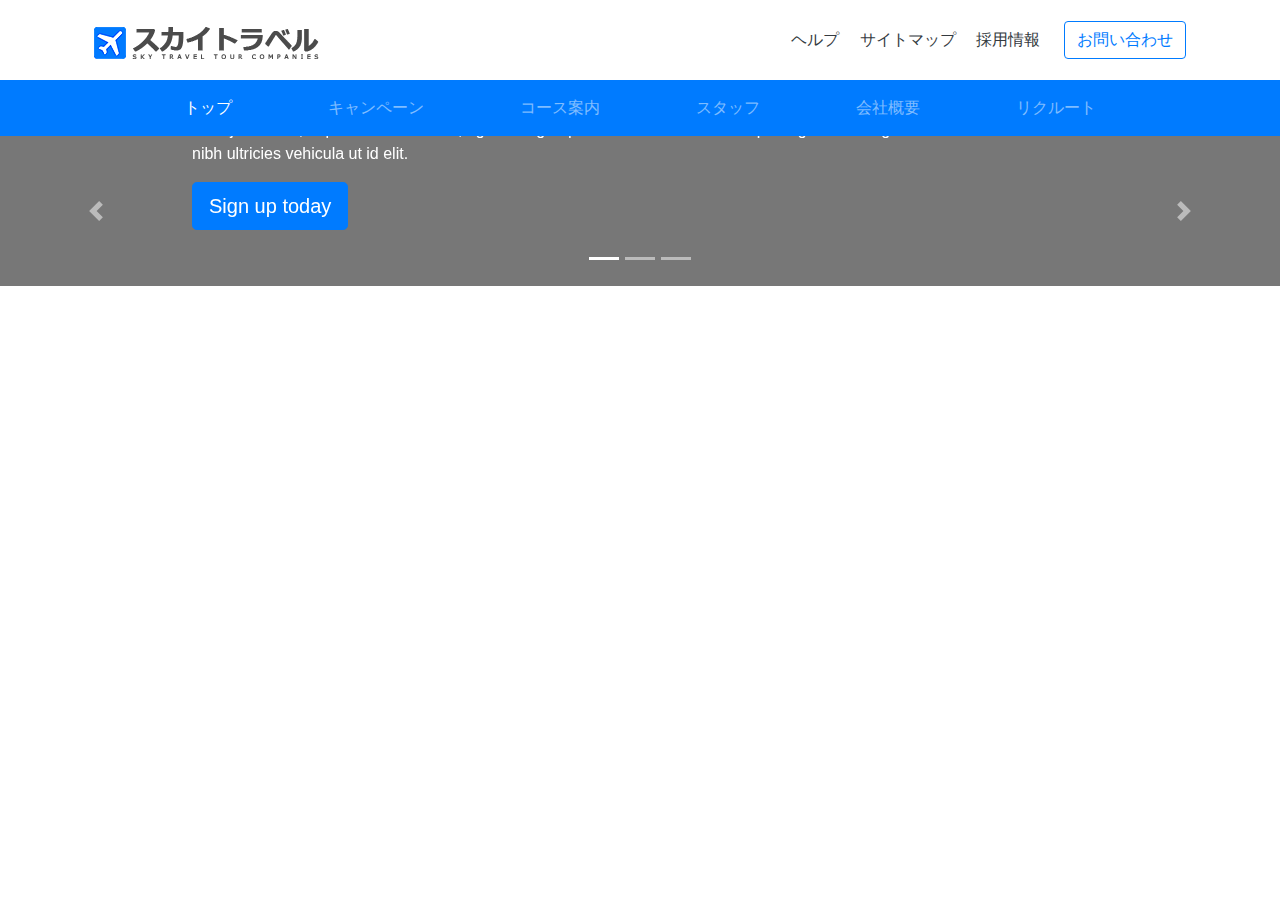
==== html/index.html @ 1e682286 "add nav" ====
<!DOCTYPE html>
<html lang="ja">

<head>
    <meta charset="UTF-8">
    <title>SkyTravel</title>
    <meta name="viewport" content="width=device-width, initial-scale=1.0">
    <link rel="stylesheet" href="css/style.css">
    <link rel="stylesheet" href="https://maxcdn.bootstrapcdn.com/font-awesome/4.6.2/css/font-awesome.min.css" />
    <link rel="icon" type="image/png" href="images/favicon.png">
</head>

<body>
    <header>
        <div class="container d-flex flex-column flex-md-row align-items-center p-3 px-md-4">
            <h1 class="my-0 mr-md-auto font-weight-normal"><a href="#"><img src="images/logo.png" alt="スカ
イトラベル"></a></h1>
            <nav class="my-2 my-md-0 mr-md-3">
                <a class="p-2 text-dark" href="#">ヘルプ</a>
                <a class="p-2 text-dark" href="#">サイトマップ</a>
                <a class="p-2 text-dark" href="#">採用情報</a>
            </nav>
            <a class="btn btn-outline-primary" href="#recruit">お問い合わせ</a>
        </div>
    </header>
    <nav class="navbar navbar-expand-md navbar-dark bg-primary">
        <div class="container">
            <button class="navbar-toggler" type="button" data-toggle="collapse" data-target="#navbarCollapse" aria-controls="navbarCollapse" aria-expanded="false" aria-label="Toggle navigation">
                <span class="navbar-toggler-icon"></span>
            </button>
            <div class="collapse navbar-collapse" id="navbarCollapse">
                <ul class="navbar-nav mx-auto">
                    <li class="nav-item active"><a class="nav-link px-5" href="index.html">トップ</a></li>
                    <li class="nav-item"><a class="nav-link px-5" href="#campain">キャンペーン</a></li>
                    <li class="nav-item"><a class="nav-link px-5" href="#course">コース案内</a></li>
                    <li class="nav-item"><a class="nav-link px-5" href="#staff">スタッフ</a></li>
                    <li class="nav-item"><a class="nav-link px-5" href="#corporate">会社概要</a></li>
                    <li class="nav-item"><a class="nav-link px-5" href="#recruit">リクルート</a></li>
                </ul>
            </div>
        </div>
    </nav>
    <main role="main">
        <div id="myCarousel" class="carousel slide" data-ride="carousel">
            <ol class="carousel-indicators">
                <li data-target="#myCarousel" data-slide-to="0" class="active"></li>
                <li data-target="#myCarousel" data-slide-to="1"></li>
                <li data-target="#myCarousel" data-slide-to="2"></li>
            </ol>
            <div class="carousel-inner">
                <div class="carousel-item active">
                    <svg class="bd-placeholder-img" width="100%" height="100%" xmlns="http://www.w3.org/2000/svg" preserveAspectRatio="xMidYMid slice" focusable="false" role="img">
                        <rect width="100%" height="100%" fill="#777" /></svg>
                    <div class="container">
                        <div class="carousel-caption text-left">
                            <h1>Example headline.</h1>
                            <p>Cras justo odio, dapibus ac facilisis in, egestas eget quam. Donec id elit non mi porta gravida at eget metus. Nullam id dolor id nibh ultricies vehicula ut id elit.</p>
                            <p><a class="btn btn-lg btn-primary" href="#" role="button">Sign up today</a></p>
                        </div>
                    </div>
                </div>
                <div class="carousel-item">
                    <svg class="bd-placeholder-img" width="100%" height="100%" xmlns="http://www.w3.org/2000/svg" preserveAspectRatio="xMidYMid slice" focusable="false" role="img">
                        <rect width="100%" height="100%" fill="#777" /></svg>
                    <div class="container">
                        <div class="carousel-caption">
                            <h1>Another example headline.</h1>
                            <p>Cras justo odio, dapibus ac facilisis in, egestas eget quam. Donec id elit non mi porta gravida at eget metus. Nullam id dolor id nibh ultricies vehicula ut id elit.</p>
                            <p><a class="btn btn-lg btn-primary" href="#" role="button">Learn more</a></p>
                        </div>
                    </div>
                </div>
                <div class="carousel-item">
                    <svg class="bd-placeholder-img" width="100%" height="100%" xmlns="http://www.w3.org/2000/svg" preserveAspectRatio="xMidYMid slice" focusable="false" role="img">
                        <rect width="100%" height="100%" fill="#777" /></svg>
                    <div class="container">
                        <div class="carousel-caption text-right">
                            <h1>One more for good measure.</h1>
                            <p>Cras justo odio, dapibus ac facilisis in, egestas eget quam. Donec id elit non mi porta gravida at eget metus. Nullam id dolor id nibh ultricies vehicula ut id elit.</p>
                            <p><a class="btn btn-lg btn-primary" href="#" role="button">Browse gallery</a></p>
                        </div>
                    </div>
                </div>
            </div>
            <a class="carousel-control-prev" href="#myCarousel" role="button" data-slide="prev">
                <span class="carousel-control-prev-icon" aria-hidden="true"></span>
                <span class="sr-only">Previous</span>
            </a>
            <a class="carousel-control-next" href="#myCarousel" role="button" data-slide="next">
                <span class="carousel-control-next-icon" aria-hidden="true"></span>
                <span class="sr-only">Next</span>
            </a>
        </div>
    </main>
    <script src="https://ajax.googleapis.com/ajax/libs/jquery/3.4.1/jquery.min.js"></script>
    <script src="js/bootstrap.bundle.min.js"></script>
    <script src="js/holder.min.js"></script>
</body>

</html>
---- html/css/style.css ----
@import url("https://fonts.googleapis.com/css?family=Raleway:400,700&display=swap");/*!
 * Bootstrap v4.3.1 (https://getbootstrap.com/)
 * Copyright 2011-2019 The Bootstrap Authors
 * Copyright 2011-2019 Twitter, Inc.
 * Licensed under MIT (https://github.com/twbs/bootstrap/blob/master/LICENSE)
 */:root{--blue: #007bff;--indigo: #6610f2;--purple: #6f42c1;--pink: #e83e8c;--red: #dc3545;--orange: #fd7e14;--yellow: #ffc107;--green: #28a745;--teal: #20c997;--cyan: #17a2b8;--white: #fff;--gray: #6c757d;--gray-dark: #343a40;--primary: #007bff;--secondary: #6c757d;--success: #28a745;--info: #17a2b8;--warning: #ffc107;--danger: #dc3545;--light: #f8f9fa;--dark: #343a40;--breakpoint-xs: 0;--breakpoint-sm: 576px;--breakpoint-md: 768px;--breakpoint-lg: 992px;--breakpoint-xl: 1200px;--font-family-sans-serif: -apple-system, BlinkMacSystemFont, "Segoe UI", Roboto, "Helvetica Neue", Arial, "Noto Sans", sans-serif, "Apple Color Emoji", "Segoe UI Emoji", "Segoe UI Symbol", "Noto Color Emoji";--font-family-monospace: SFMono-Regular, Menlo, Monaco, Consolas, "Liberation Mono", "Courier New", monospace}*,*::before,*::after{box-sizing:border-box}html{font-family:sans-serif;line-height:1.15;-webkit-text-size-adjust:100%;-webkit-tap-highlight-color:rgba(0,0,0,0)}article,aside,figcaption,figure,footer,header,hgroup,main,nav,section{display:block}body{margin:0;font-family:-apple-system,BlinkMacSystemFont,"Segoe UI",Roboto,"Helvetica Neue",Arial,"Noto Sans",sans-serif,"Apple Color Emoji","Segoe UI Emoji","Segoe UI Symbol","Noto Color Emoji";font-size:1rem;font-weight:400;line-height:1.5;color:#212529;text-align:left;background-color:#fff}[tabindex="-1"]:focus{outline:0 !important}hr{box-sizing:content-box;height:0;overflow:visible}h1,h2,h3,h4,h5,h6{margin-top:0;margin-bottom:.5rem}p{margin-top:0;margin-bottom:1rem}abbr[title],abbr[data-original-title]{text-decoration:underline;text-decoration:underline dotted;cursor:help;border-bottom:0;text-decoration-skip-ink:none}address{margin-bottom:1rem;font-style:normal;line-height:inherit}ol,ul,dl{margin-top:0;margin-bottom:1rem}ol ol,ul ul,ol ul,ul ol{margin-bottom:0}dt{font-weight:700}dd{margin-bottom:.5rem;margin-left:0}blockquote{margin:0 0 1rem}b,strong{font-weight:bolder}small{font-size:80%}sub,sup{position:relative;font-size:75%;line-height:0;vertical-align:baseline}sub{bottom:-.25em}sup{top:-.5em}a{color:#007bff;text-decoration:none;background-color:transparent}a:hover{color:#0056b3;text-decoration:underline}a:not([href]):not([tabindex]){color:inherit;text-decoration:none}a:not([href]):not([tabindex]):hover,a:not([href]):not([tabindex]):focus{color:inherit;text-decoration:none}a:not([href]):not([tabindex]):focus{outline:0}pre,code,kbd,samp{font-family:SFMono-Regular,Menlo,Monaco,Consolas,"Liberation Mono","Courier New",monospace;font-size:1em}pre{margin-top:0;margin-bottom:1rem;overflow:auto}figure{margin:0 0 1rem}img{vertical-align:middle;border-style:none}svg{overflow:hidden;vertical-align:middle}table{border-collapse:collapse}caption{padding-top:.75rem;padding-bottom:.75rem;color:#6c757d;text-align:left;caption-side:bottom}th{text-align:inherit}label{display:inline-block;margin-bottom:.5rem}button{border-radius:0}button:focus{outline:1px dotted;outline:5px auto -webkit-focus-ring-color}input,button,select,optgroup,textarea{margin:0;font-family:inherit;font-size:inherit;line-height:inherit}button,input{overflow:visible}button,select{text-transform:none}select{word-wrap:normal}button,[type="button"],[type="reset"],[type="submit"]{-webkit-appearance:button}button:not(:disabled),[type="button"]:not(:disabled),[type="reset"]:not(:disabled),[type="submit"]:not(:disabled){cursor:pointer}button::-moz-focus-inner,[type="button"]::-moz-focus-inner,[type="reset"]::-moz-focus-inner,[type="submit"]::-moz-focus-inner{padding:0;border-style:none}input[type="radio"],input[type="checkbox"]{box-sizing:border-box;padding:0}input[type="date"],input[type="time"],input[type="datetime-local"],input[type="month"]{-webkit-appearance:listbox}textarea{overflow:auto;resize:vertical}fieldset{min-width:0;padding:0;margin:0;border:0}legend{display:block;width:100%;max-width:100%;padding:0;margin-bottom:.5rem;font-size:1.5rem;line-height:inherit;color:inherit;white-space:normal}progress{vertical-align:baseline}[type="number"]::-webkit-inner-spin-button,[type="number"]::-webkit-outer-spin-button{height:auto}[type="search"]{outline-offset:-2px;-webkit-appearance:none}[type="search"]::-webkit-search-decoration{-webkit-appearance:none}::-webkit-file-upload-button{font:inherit;-webkit-appearance:button}output{display:inline-block}summary{display:list-item;cursor:pointer}template{display:none}[hidden]{display:none !important}h1,h2,h3,h4,h5,h6,.h1,.h2,.h3,.h4,.h5,.h6{margin-bottom:.5rem;font-weight:500;line-height:1.2}h1,.h1{font-size:2.5rem}h2,.h2{font-size:2rem}h3,.h3{font-size:1.75rem}h4,.h4{font-size:1.5rem}h5,.h5{font-size:1.25rem}h6,.h6{font-size:1rem}.lead{font-size:1.25rem;font-weight:300}.display-1{font-size:6rem;font-weight:300;line-height:1.2}.display-2{font-size:5.5rem;font-weight:300;line-height:1.2}.display-3{font-size:4.5rem;font-weight:300;line-height:1.2}.display-4{font-size:3.5rem;font-weight:300;line-height:1.2}hr{margin-top:1rem;margin-bottom:1rem;border:0;border-top:1px solid rgba(0,0,0,0.1)}small,.small{font-size:80%;font-weight:400}mark,.mark{padding:.2em;background-color:#fcf8e3}.list-unstyled{padding-left:0;list-style:none}.list-inline{padding-left:0;list-style:none}.list-inline-item{display:inline-block}.list-inline-item:not(:last-child){margin-right:.5rem}.initialism{font-size:90%;text-transform:uppercase}.blockquote{margin-bottom:1rem;font-size:1.25rem}.blockquote-footer{display:block;font-size:80%;color:#6c757d}.blockquote-footer::before{content:"\2014\00A0"}.img-fluid{max-width:100%;height:auto}.img-thumbnail{padding:.25rem;background-color:#fff;border:1px solid #dee2e6;border-radius:.25rem;max-width:100%;height:auto}.figure{display:inline-block}.figure-img{margin-bottom:.5rem;line-height:1}.figure-caption{font-size:90%;color:#6c757d}code{font-size:87.5%;color:#e83e8c;word-break:break-word}a>code{color:inherit}kbd{padding:.2rem .4rem;font-size:87.5%;color:#fff;background-color:#212529;border-radius:.2rem}kbd kbd{padding:0;font-size:100%;font-weight:700}pre{display:block;font-size:87.5%;color:#212529}pre code{font-size:inherit;color:inherit;word-break:normal}.pre-scrollable{max-height:340px;overflow-y:scroll}.container{width:100%;padding-right:15px;padding-left:15px;margin-right:auto;margin-left:auto}@media (min-width: 576px){.container{max-width:540px}}@media (min-width: 768px){.container{max-width:720px}}@media (min-width: 992px){.container{max-width:960px}}@media (min-width: 1200px){.container{max-width:1140px}}.container-fluid{width:100%;padding-right:15px;padding-left:15px;margin-right:auto;margin-left:auto}.row{display:flex;flex-wrap:wrap;margin-right:-15px;margin-left:-15px}.no-gutters{margin-right:0;margin-left:0}.no-gutters>.col,.no-gutters>[class*="col-"]{padding-right:0;padding-left:0}.col-1,.col-2,.col-3,.col-4,.col-5,.col-6,.col-7,.col-8,.col-9,.col-10,.col-11,.col-12,.col,.col-auto,.col-sm-1,.col-sm-2,.col-sm-3,.col-sm-4,.col-sm-5,.col-sm-6,.col-sm-7,.col-sm-8,.col-sm-9,.col-sm-10,.col-sm-11,.col-sm-12,.col-sm,.col-sm-auto,.col-md-1,.col-md-2,.col-md-3,.col-md-4,.col-md-5,.col-md-6,.col-md-7,.col-md-8,.col-md-9,.col-md-10,.col-md-11,.col-md-12,.col-md,.col-md-auto,.col-lg-1,.col-lg-2,.col-lg-3,.col-lg-4,.col-lg-5,.col-lg-6,.col-lg-7,.col-lg-8,.col-lg-9,.col-lg-10,.col-lg-11,.col-lg-12,.col-lg,.col-lg-auto,.col-xl-1,.col-xl-2,.col-xl-3,.col-xl-4,.col-xl-5,.col-xl-6,.col-xl-7,.col-xl-8,.col-xl-9,.col-xl-10,.col-xl-11,.col-xl-12,.col-xl,.col-xl-auto{position:relative;width:100%;padding-right:15px;padding-left:15px}.col{flex-basis:0;flex-grow:1;max-width:100%}.col-auto{flex:0 0 auto;width:auto;max-width:100%}.col-1{flex:0 0 8.33333%;max-width:8.33333%}.col-2{flex:0 0 16.66667%;max-width:16.66667%}.col-3{flex:0 0 25%;max-width:25%}.col-4{flex:0 0 33.33333%;max-width:33.33333%}.col-5{flex:0 0 41.66667%;max-width:41.66667%}.col-6{flex:0 0 50%;max-width:50%}.col-7{flex:0 0 58.33333%;max-width:58.33333%}.col-8{flex:0 0 66.66667%;max-width:66.66667%}.col-9{flex:0 0 75%;max-width:75%}.col-10{flex:0 0 83.33333%;max-width:83.33333%}.col-11{flex:0 0 91.66667%;max-width:91.66667%}.col-12{flex:0 0 100%;max-width:100%}.order-first{order:-1}.order-last{order:13}.order-0{order:0}.order-1{order:1}.order-2{order:2}.order-3{order:3}.order-4{order:4}.order-5{order:5}.order-6{order:6}.order-7{order:7}.order-8{order:8}.order-9{order:9}.order-10{order:10}.order-11{order:11}.order-12{order:12}.offset-1{margin-left:8.33333%}.offset-2{margin-left:16.66667%}.offset-3{margin-left:25%}.offset-4{margin-left:33.33333%}.offset-5{margin-left:41.66667%}.offset-6{margin-left:50%}.offset-7{margin-left:58.33333%}.offset-8{margin-left:66.66667%}.offset-9{margin-left:75%}.offset-10{margin-left:83.33333%}.offset-11{margin-left:91.66667%}@media (min-width: 576px){.col-sm{flex-basis:0;flex-grow:1;max-width:100%}.col-sm-auto{flex:0 0 auto;width:auto;max-width:100%}.col-sm-1{flex:0 0 8.33333%;max-width:8.33333%}.col-sm-2{flex:0 0 16.66667%;max-width:16.66667%}.col-sm-3{flex:0 0 25%;max-width:25%}.col-sm-4{flex:0 0 33.33333%;max-width:33.33333%}.col-sm-5{flex:0 0 41.66667%;max-width:41.66667%}.col-sm-6{flex:0 0 50%;max-width:50%}.col-sm-7{flex:0 0 58.33333%;max-width:58.33333%}.col-sm-8{flex:0 0 66.66667%;max-width:66.66667%}.col-sm-9{flex:0 0 75%;max-width:75%}.col-sm-10{flex:0 0 83.33333%;max-width:83.33333%}.col-sm-11{flex:0 0 91.66667%;max-width:91.66667%}.col-sm-12{flex:0 0 100%;max-width:100%}.order-sm-first{order:-1}.order-sm-last{order:13}.order-sm-0{order:0}.order-sm-1{order:1}.order-sm-2{order:2}.order-sm-3{order:3}.order-sm-4{order:4}.order-sm-5{order:5}.order-sm-6{order:6}.order-sm-7{order:7}.order-sm-8{order:8}.order-sm-9{order:9}.order-sm-10{order:10}.order-sm-11{order:11}.order-sm-12{order:12}.offset-sm-0{margin-left:0}.offset-sm-1{margin-left:8.33333%}.offset-sm-2{margin-left:16.66667%}.offset-sm-3{margin-left:25%}.offset-sm-4{margin-left:33.33333%}.offset-sm-5{margin-left:41.66667%}.offset-sm-6{margin-left:50%}.offset-sm-7{margin-left:58.33333%}.offset-sm-8{margin-left:66.66667%}.offset-sm-9{margin-left:75%}.offset-sm-10{margin-left:83.33333%}.offset-sm-11{margin-left:91.66667%}}@media (min-width: 768px){.col-md{flex-basis:0;flex-grow:1;max-width:100%}.col-md-auto{flex:0 0 auto;width:auto;max-width:100%}.col-md-1{flex:0 0 8.33333%;max-width:8.33333%}.col-md-2{flex:0 0 16.66667%;max-width:16.66667%}.col-md-3{flex:0 0 25%;max-width:25%}.col-md-4{flex:0 0 33.33333%;max-width:33.33333%}.col-md-5{flex:0 0 41.66667%;max-width:41.66667%}.col-md-6{flex:0 0 50%;max-width:50%}.col-md-7{flex:0 0 58.33333%;max-width:58.33333%}.col-md-8{flex:0 0 66.66667%;max-width:66.66667%}.col-md-9{flex:0 0 75%;max-width:75%}.col-md-10{flex:0 0 83.33333%;max-width:83.33333%}.col-md-11{flex:0 0 91.66667%;max-width:91.66667%}.col-md-12{flex:0 0 100%;max-width:100%}.order-md-first{order:-1}.order-md-last{order:13}.order-md-0{order:0}.order-md-1{order:1}.order-md-2{order:2}.order-md-3{order:3}.order-md-4{order:4}.order-md-5{order:5}.order-md-6{order:6}.order-md-7{order:7}.order-md-8{order:8}.order-md-9{order:9}.order-md-10{order:10}.order-md-11{order:11}.order-md-12{order:12}.offset-md-0{margin-left:0}.offset-md-1{margin-left:8.33333%}.offset-md-2{margin-left:16.66667%}.offset-md-3{margin-left:25%}.offset-md-4{margin-left:33.33333%}.offset-md-5{margin-left:41.66667%}.offset-md-6{margin-left:50%}.offset-md-7{margin-left:58.33333%}.offset-md-8{margin-left:66.66667%}.offset-md-9{margin-left:75%}.offset-md-10{margin-left:83.33333%}.offset-md-11{margin-left:91.66667%}}@media (min-width: 992px){.col-lg{flex-basis:0;flex-grow:1;max-width:100%}.col-lg-auto{flex:0 0 auto;width:auto;max-width:100%}.col-lg-1{flex:0 0 8.33333%;max-width:8.33333%}.col-lg-2{flex:0 0 16.66667%;max-width:16.66667%}.col-lg-3{flex:0 0 25%;max-width:25%}.col-lg-4{flex:0 0 33.33333%;max-width:33.33333%}.col-lg-5{flex:0 0 41.66667%;max-width:41.66667%}.col-lg-6{flex:0 0 50%;max-width:50%}.col-lg-7{flex:0 0 58.33333%;max-width:58.33333%}.col-lg-8{flex:0 0 66.66667%;max-width:66.66667%}.col-lg-9{flex:0 0 75%;max-width:75%}.col-lg-10{flex:0 0 83.33333%;max-width:83.33333%}.col-lg-11{flex:0 0 91.66667%;max-width:91.66667%}.col-lg-12{flex:0 0 100%;max-width:100%}.order-lg-first{order:-1}.order-lg-last{order:13}.order-lg-0{order:0}.order-lg-1{order:1}.order-lg-2{order:2}.order-lg-3{order:3}.order-lg-4{order:4}.order-lg-5{order:5}.order-lg-6{order:6}.order-lg-7{order:7}.order-lg-8{order:8}.order-lg-9{order:9}.order-lg-10{order:10}.order-lg-11{order:11}.order-lg-12{order:12}.offset-lg-0{margin-left:0}.offset-lg-1{margin-left:8.33333%}.offset-lg-2{margin-left:16.66667%}.offset-lg-3{margin-left:25%}.offset-lg-4{margin-left:33.33333%}.offset-lg-5{margin-left:41.66667%}.offset-lg-6{margin-left:50%}.offset-lg-7{margin-left:58.33333%}.offset-lg-8{margin-left:66.66667%}.offset-lg-9{margin-left:75%}.offset-lg-10{margin-left:83.33333%}.offset-lg-11{margin-left:91.66667%}}@media (min-width: 1200px){.col-xl{flex-basis:0;flex-grow:1;max-width:100%}.col-xl-auto{flex:0 0 auto;width:auto;max-width:100%}.col-xl-1{flex:0 0 8.33333%;max-width:8.33333%}.col-xl-2{flex:0 0 16.66667%;max-width:16.66667%}.col-xl-3{flex:0 0 25%;max-width:25%}.col-xl-4{flex:0 0 33.33333%;max-width:33.33333%}.col-xl-5{flex:0 0 41.66667%;max-width:41.66667%}.col-xl-6{flex:0 0 50%;max-width:50%}.col-xl-7{flex:0 0 58.33333%;max-width:58.33333%}.col-xl-8{flex:0 0 66.66667%;max-width:66.66667%}.col-xl-9{flex:0 0 75%;max-width:75%}.col-xl-10{flex:0 0 83.33333%;max-width:83.33333%}.col-xl-11{flex:0 0 91.66667%;max-width:91.66667%}.col-xl-12{flex:0 0 100%;max-width:100%}.order-xl-first{order:-1}.order-xl-last{order:13}.order-xl-0{order:0}.order-xl-1{order:1}.order-xl-2{order:2}.order-xl-3{order:3}.order-xl-4{order:4}.order-xl-5{order:5}.order-xl-6{order:6}.order-xl-7{order:7}.order-xl-8{order:8}.order-xl-9{order:9}.order-xl-10{order:10}.order-xl-11{order:11}.order-xl-12{order:12}.offset-xl-0{margin-left:0}.offset-xl-1{margin-left:8.33333%}.offset-xl-2{margin-left:16.66667%}.offset-xl-3{margin-left:25%}.offset-xl-4{margin-left:33.33333%}.offset-xl-5{margin-left:41.66667%}.offset-xl-6{margin-left:50%}.offset-xl-7{margin-left:58.33333%}.offset-xl-8{margin-left:66.66667%}.offset-xl-9{margin-left:75%}.offset-xl-10{margin-left:83.33333%}.offset-xl-11{margin-left:91.66667%}}.table{width:100%;margin-bottom:1rem;color:#212529}.table th,.table td{padding:.75rem;vertical-align:top;border-top:1px solid #dee2e6}.table thead th{vertical-align:bottom;border-bottom:2px solid #dee2e6}.table tbody+tbody{border-top:2px solid #dee2e6}.table-sm th,.table-sm td{padding:.3rem}.table-bordered{border:1px solid #dee2e6}.table-bordered th,.table-bordered td{border:1px solid #dee2e6}.table-bordered thead th,.table-bordered thead td{border-bottom-width:2px}.table-borderless th,.table-borderless td,.table-borderless thead th,.table-borderless tbody+tbody{border:0}.table-striped tbody tr:nth-of-type(odd){background-color:rgba(0,0,0,0.05)}.table-hover tbody tr:hover{color:#212529;background-color:rgba(0,0,0,0.075)}.table-primary,.table-primary>th,.table-primary>td{background-color:#b8daff}.table-primary th,.table-primary td,.table-primary thead th,.table-primary tbody+tbody{border-color:#7abaff}.table-hover .table-primary:hover{background-color:#9fcdff}.table-hover .table-primary:hover>td,.table-hover .table-primary:hover>th{background-color:#9fcdff}.table-secondary,.table-secondary>th,.table-secondary>td{background-color:#d6d8db}.table-secondary th,.table-secondary td,.table-secondary thead th,.table-secondary tbody+tbody{border-color:#b3b7bb}.table-hover .table-secondary:hover{background-color:#c8cbcf}.table-hover .table-secondary:hover>td,.table-hover .table-secondary:hover>th{background-color:#c8cbcf}.table-success,.table-success>th,.table-success>td{background-color:#c3e6cb}.table-success th,.table-success td,.table-success thead th,.table-success tbody+tbody{border-color:#8fd19e}.table-hover .table-success:hover{background-color:#b1dfbb}.table-hover .table-success:hover>td,.table-hover .table-success:hover>th{background-color:#b1dfbb}.table-info,.table-info>th,.table-info>td{background-color:#bee5eb}.table-info th,.table-info td,.table-info thead th,.table-info tbody+tbody{border-color:#86cfda}.table-hover .table-info:hover{background-color:#abdde5}.table-hover .table-info:hover>td,.table-hover .table-info:hover>th{background-color:#abdde5}.table-warning,.table-warning>th,.table-warning>td{background-color:#ffeeba}.table-warning th,.table-warning td,.table-warning thead th,.table-warning tbody+tbody{border-color:#ffdf7e}.table-hover .table-warning:hover{background-color:#ffe8a1}.table-hover .table-warning:hover>td,.table-hover .table-warning:hover>th{background-color:#ffe8a1}.table-danger,.table-danger>th,.table-danger>td{background-color:#f5c6cb}.table-danger th,.table-danger td,.table-danger thead th,.table-danger tbody+tbody{border-color:#ed969e}.table-hover .table-danger:hover{background-color:#f1b0b7}.table-hover .table-danger:hover>td,.table-hover .table-danger:hover>th{background-color:#f1b0b7}.table-light,.table-light>th,.table-light>td{background-color:#fdfdfe}.table-light th,.table-light td,.table-light thead th,.table-light tbody+tbody{border-color:#fbfcfc}.table-hover .table-light:hover{background-color:#ececf6}.table-hover .table-light:hover>td,.table-hover .table-light:hover>th{background-color:#ececf6}.table-dark,.table-dark>th,.table-dark>td{background-color:#c6c8ca}.table-dark th,.table-dark td,.table-dark thead th,.table-dark tbody+tbody{border-color:#95999c}.table-hover .table-dark:hover{background-color:#b9bbbe}.table-hover .table-dark:hover>td,.table-hover .table-dark:hover>th{background-color:#b9bbbe}.table-active,.table-active>th,.table-active>td{background-color:rgba(0,0,0,0.075)}.table-hover .table-active:hover{background-color:rgba(0,0,0,0.075)}.table-hover .table-active:hover>td,.table-hover .table-active:hover>th{background-color:rgba(0,0,0,0.075)}.table .thead-dark th{color:#fff;background-color:#343a40;border-color:#454d55}.table .thead-light th{color:#495057;background-color:#e9ecef;border-color:#dee2e6}.table-dark{color:#fff;background-color:#343a40}.table-dark th,.table-dark td,.table-dark thead th{border-color:#454d55}.table-dark.table-bordered{border:0}.table-dark.table-striped tbody tr:nth-of-type(odd){background-color:rgba(255,255,255,0.05)}.table-dark.table-hover tbody tr:hover{color:#fff;background-color:rgba(255,255,255,0.075)}@media (max-width: 575.98px){.table-responsive-sm{display:block;width:100%;overflow-x:auto;-webkit-overflow-scrolling:touch}.table-responsive-sm>.table-bordered{border:0}}@media (max-width: 767.98px){.table-responsive-md{display:block;width:100%;overflow-x:auto;-webkit-overflow-scrolling:touch}.table-responsive-md>.table-bordered{border:0}}@media (max-width: 991.98px){.table-responsive-lg{display:block;width:100%;overflow-x:auto;-webkit-overflow-scrolling:touch}.table-responsive-lg>.table-bordered{border:0}}@media (max-width: 1199.98px){.table-responsive-xl{display:block;width:100%;overflow-x:auto;-webkit-overflow-scrolling:touch}.table-responsive-xl>.table-bordered{border:0}}.table-responsive{display:block;width:100%;overflow-x:auto;-webkit-overflow-scrolling:touch}.table-responsive>.table-bordered{border:0}.form-control{display:block;width:100%;height:calc(1.5em + .75rem + 2px);padding:.375rem .75rem;font-size:1rem;font-weight:400;line-height:1.5;color:#495057;background-color:#fff;background-clip:padding-box;border:1px solid #ced4da;border-radius:.25rem;transition:border-color 0.15s ease-in-out,box-shadow 0.15s ease-in-out}@media (prefers-reduced-motion: reduce){.form-control{transition:none}}.form-control::-ms-expand{background-color:transparent;border:0}.form-control:focus{color:#495057;background-color:#fff;border-color:#80bdff;outline:0;box-shadow:0 0 0 .2rem rgba(0,123,255,0.25)}.form-control::placeholder{color:#6c757d;opacity:1}.form-control:disabled,.form-control[readonly]{background-color:#e9ecef;opacity:1}select.form-control:focus::-ms-value{color:#495057;background-color:#fff}.form-control-file,.form-control-range{display:block;width:100%}.col-form-label{padding-top:calc(.375rem + 1px);padding-bottom:calc(.375rem + 1px);margin-bottom:0;font-size:inherit;line-height:1.5}.col-form-label-lg{padding-top:calc(.5rem + 1px);padding-bottom:calc(.5rem + 1px);font-size:1.25rem;line-height:1.5}.col-form-label-sm{padding-top:calc(.25rem + 1px);padding-bottom:calc(.25rem + 1px);font-size:.875rem;line-height:1.5}.form-control-plaintext{display:block;width:100%;padding-top:.375rem;padding-bottom:.375rem;margin-bottom:0;line-height:1.5;color:#212529;background-color:transparent;border:solid transparent;border-width:1px 0}.form-control-plaintext.form-control-sm,.form-control-plaintext.form-control-lg{padding-right:0;padding-left:0}.form-control-sm{height:calc(1.5em + .5rem + 2px);padding:.25rem .5rem;font-size:.875rem;line-height:1.5;border-radius:.2rem}.form-control-lg{height:calc(1.5em + 1rem + 2px);padding:.5rem 1rem;font-size:1.25rem;line-height:1.5;border-radius:.3rem}select.form-control[size],select.form-control[multiple]{height:auto}textarea.form-control{height:auto}.form-group{margin-bottom:1rem}.form-text{display:block;margin-top:.25rem}.form-row{display:flex;flex-wrap:wrap;margin-right:-5px;margin-left:-5px}.form-row>.col,.form-row>[class*="col-"]{padding-right:5px;padding-left:5px}.form-check{position:relative;display:block;padding-left:1.25rem}.form-check-input{position:absolute;margin-top:.3rem;margin-left:-1.25rem}.form-check-input:disabled ~ .form-check-label{color:#6c757d}.form-check-label{margin-bottom:0}.form-check-inline{display:inline-flex;align-items:center;padding-left:0;margin-right:.75rem}.form-check-inline .form-check-input{position:static;margin-top:0;margin-right:.3125rem;margin-left:0}.valid-feedback{display:none;width:100%;margin-top:.25rem;font-size:80%;color:#28a745}.valid-tooltip{position:absolute;top:100%;z-index:5;display:none;max-width:100%;padding:.25rem .5rem;margin-top:.1rem;font-size:.875rem;line-height:1.5;color:#fff;background-color:rgba(40,167,69,0.9);border-radius:.25rem}.was-validated .form-control:valid,.form-control.is-valid{border-color:#28a745;padding-right:calc(1.5em + .75rem);background-image:url("data:image/svg+xml,%3csvg xmlns='http://www.w3.org/2000/svg' viewBox='0 0 8 8'%3e%3cpath fill='%2328a745' d='M2.3 6.73L.6 4.53c-.4-1.04.46-1.4 1.1-.8l1.1 1.4 3.4-3.8c.6-.63 1.6-.27 1.2.7l-4 4.6c-.43.5-.8.4-1.1.1z'/%3e%3c/svg%3e");background-repeat:no-repeat;background-position:center right calc(.375em + .1875rem);background-size:calc(.75em + .375rem) calc(.75em + .375rem)}.was-validated .form-control:valid:focus,.form-control.is-valid:focus{border-color:#28a745;box-shadow:0 0 0 .2rem rgba(40,167,69,0.25)}.was-validated .form-control:valid ~ .valid-feedback,.was-validated .form-control:valid ~ .valid-tooltip,.form-control.is-valid ~ .valid-feedback,.form-control.is-valid ~ .valid-tooltip{display:block}.was-validated textarea.form-control:valid,textarea.form-control.is-valid{padding-right:calc(1.5em + .75rem);background-position:top calc(.375em + .1875rem) right calc(.375em + .1875rem)}.was-validated .custom-select:valid,.custom-select.is-valid{border-color:#28a745;padding-right:calc((1em + .75rem) * 3 / 4 + 1.75rem);background:url("data:image/svg+xml,%3csvg xmlns='http://www.w3.org/2000/svg' viewBox='0 0 4 5'%3e%3cpath fill='%23343a40' d='M2 0L0 2h4zm0 5L0 3h4z'/%3e%3c/svg%3e") no-repeat right .75rem center/8px 10px,url("data:image/svg+xml,%3csvg xmlns='http://www.w3.org/2000/svg' viewBox='0 0 8 8'%3e%3cpath fill='%2328a745' d='M2.3 6.73L.6 4.53c-.4-1.04.46-1.4 1.1-.8l1.1 1.4 3.4-3.8c.6-.63 1.6-.27 1.2.7l-4 4.6c-.43.5-.8.4-1.1.1z'/%3e%3c/svg%3e") #fff no-repeat center right 1.75rem/calc(.75em + .375rem) calc(.75em + .375rem)}.was-validated .custom-select:valid:focus,.custom-select.is-valid:focus{border-color:#28a745;box-shadow:0 0 0 .2rem rgba(40,167,69,0.25)}.was-validated .custom-select:valid ~ .valid-feedback,.was-validated .custom-select:valid ~ .valid-tooltip,.custom-select.is-valid ~ .valid-feedback,.custom-select.is-valid ~ .valid-tooltip{display:block}.was-validated .form-control-file:valid ~ .valid-feedback,.was-validated .form-control-file:valid ~ .valid-tooltip,.form-control-file.is-valid ~ .valid-feedback,.form-control-file.is-valid ~ .valid-tooltip{display:block}.was-validated .form-check-input:valid ~ .form-check-label,.form-check-input.is-valid ~ .form-check-label{color:#28a745}.was-validated .form-check-input:valid ~ .valid-feedback,.was-validated .form-check-input:valid ~ .valid-tooltip,.form-check-input.is-valid ~ .valid-feedback,.form-check-input.is-valid ~ .valid-tooltip{display:block}.was-validated .custom-control-input:valid ~ .custom-control-label,.custom-control-input.is-valid ~ .custom-control-label{color:#28a745}.was-validated .custom-control-input:valid ~ .custom-control-label::before,.custom-control-input.is-valid ~ .custom-control-label::before{border-color:#28a745}.was-validated .custom-control-input:valid ~ .valid-feedback,.was-validated .custom-control-input:valid ~ .valid-tooltip,.custom-control-input.is-valid ~ .valid-feedback,.custom-control-input.is-valid ~ .valid-tooltip{display:block}.was-validated .custom-control-input:valid:checked ~ .custom-control-label::before,.custom-control-input.is-valid:checked ~ .custom-control-label::before{border-color:#34ce57;background-color:#34ce57}.was-validated .custom-control-input:valid:focus ~ .custom-control-label::before,.custom-control-input.is-valid:focus ~ .custom-control-label::before{box-shadow:0 0 0 .2rem rgba(40,167,69,0.25)}.was-validated .custom-control-input:valid:focus:not(:checked) ~ .custom-control-label::before,.custom-control-input.is-valid:focus:not(:checked) ~ .custom-control-label::before{border-color:#28a745}.was-validated .custom-file-input:valid ~ .custom-file-label,.custom-file-input.is-valid ~ .custom-file-label{border-color:#28a745}.was-validated .custom-file-input:valid ~ .valid-feedback,.was-validated .custom-file-input:valid ~ .valid-tooltip,.custom-file-input.is-valid ~ .valid-feedback,.custom-file-input.is-valid ~ .valid-tooltip{display:block}.was-validated .custom-file-input:valid:focus ~ .custom-file-label,.custom-file-input.is-valid:focus ~ .custom-file-label{border-color:#28a745;box-shadow:0 0 0 .2rem rgba(40,167,69,0.25)}.invalid-feedback{display:none;width:100%;margin-top:.25rem;font-size:80%;color:#dc3545}.invalid-tooltip{position:absolute;top:100%;z-index:5;display:none;max-width:100%;padding:.25rem .5rem;margin-top:.1rem;font-size:.875rem;line-height:1.5;color:#fff;background-color:rgba(220,53,69,0.9);border-radius:.25rem}.was-validated .form-control:invalid,.form-control.is-invalid{border-color:#dc3545;padding-right:calc(1.5em + .75rem);background-image:url("data:image/svg+xml,%3csvg xmlns='http://www.w3.org/2000/svg' fill='%23dc3545' viewBox='-2 -2 7 7'%3e%3cpath stroke='%23dc3545' d='M0 0l3 3m0-3L0 3'/%3e%3ccircle r='.5'/%3e%3ccircle cx='3' r='.5'/%3e%3ccircle cy='3' r='.5'/%3e%3ccircle cx='3' cy='3' r='.5'/%3e%3c/svg%3E");background-repeat:no-repeat;background-position:center right calc(.375em + .1875rem);background-size:calc(.75em + .375rem) calc(.75em + .375rem)}.was-validated .form-control:invalid:focus,.form-control.is-invalid:focus{border-color:#dc3545;box-shadow:0 0 0 .2rem rgba(220,53,69,0.25)}.was-validated .form-control:invalid ~ .invalid-feedback,.was-validated .form-control:invalid ~ .invalid-tooltip,.form-control.is-invalid ~ .invalid-feedback,.form-control.is-invalid ~ .invalid-tooltip{display:block}.was-validated textarea.form-control:invalid,textarea.form-control.is-invalid{padding-right:calc(1.5em + .75rem);background-position:top calc(.375em + .1875rem) right calc(.375em + .1875rem)}.was-validated .custom-select:invalid,.custom-select.is-invalid{border-color:#dc3545;padding-right:calc((1em + .75rem) * 3 / 4 + 1.75rem);background:url("data:image/svg+xml,%3csvg xmlns='http://www.w3.org/2000/svg' viewBox='0 0 4 5'%3e%3cpath fill='%23343a40' d='M2 0L0 2h4zm0 5L0 3h4z'/%3e%3c/svg%3e") no-repeat right .75rem center/8px 10px,url("data:image/svg+xml,%3csvg xmlns='http://www.w3.org/2000/svg' fill='%23dc3545' viewBox='-2 -2 7 7'%3e%3cpath stroke='%23dc3545' d='M0 0l3 3m0-3L0 3'/%3e%3ccircle r='.5'/%3e%3ccircle cx='3' r='.5'/%3e%3ccircle cy='3' r='.5'/%3e%3ccircle cx='3' cy='3' r='.5'/%3e%3c/svg%3E") #fff no-repeat center right 1.75rem/calc(.75em + .375rem) calc(.75em + .375rem)}.was-validated .custom-select:invalid:focus,.custom-select.is-invalid:focus{border-color:#dc3545;box-shadow:0 0 0 .2rem rgba(220,53,69,0.25)}.was-validated .custom-select:invalid ~ .invalid-feedback,.was-validated .custom-select:invalid ~ .invalid-tooltip,.custom-select.is-invalid ~ .invalid-feedback,.custom-select.is-invalid ~ .invalid-tooltip{display:block}.was-validated .form-control-file:invalid ~ .invalid-feedback,.was-validated .form-control-file:invalid ~ .invalid-tooltip,.form-control-file.is-invalid ~ .invalid-feedback,.form-control-file.is-invalid ~ .invalid-tooltip{display:block}.was-validated .form-check-input:invalid ~ .form-check-label,.form-check-input.is-invalid ~ .form-check-label{color:#dc3545}.was-validated .form-check-input:invalid ~ .invalid-feedback,.was-validated .form-check-input:invalid ~ .invalid-tooltip,.form-check-input.is-invalid ~ .invalid-feedback,.form-check-input.is-invalid ~ .invalid-tooltip{display:block}.was-validated .custom-control-input:invalid ~ .custom-control-label,.custom-control-input.is-invalid ~ .custom-control-label{color:#dc3545}.was-validated .custom-control-input:invalid ~ .custom-control-label::before,.custom-control-input.is-invalid ~ .custom-control-label::before{border-color:#dc3545}.was-validated .custom-control-input:invalid ~ .invalid-feedback,.was-validated .custom-control-input:invalid ~ .invalid-tooltip,.custom-control-input.is-invalid ~ .invalid-feedback,.custom-control-input.is-invalid ~ .invalid-tooltip{display:block}.was-validated .custom-control-input:invalid:checked ~ .custom-control-label::before,.custom-control-input.is-invalid:checked ~ .custom-control-label::before{border-color:#e4606d;background-color:#e4606d}.was-validated .custom-control-input:invalid:focus ~ .custom-control-label::before,.custom-control-input.is-invalid:focus ~ .custom-control-label::before{box-shadow:0 0 0 .2rem rgba(220,53,69,0.25)}.was-validated .custom-control-input:invalid:focus:not(:checked) ~ .custom-control-label::before,.custom-control-input.is-invalid:focus:not(:checked) ~ .custom-control-label::before{border-color:#dc3545}.was-validated .custom-file-input:invalid ~ .custom-file-label,.custom-file-input.is-invalid ~ .custom-file-label{border-color:#dc3545}.was-validated .custom-file-input:invalid ~ .invalid-feedback,.was-validated .custom-file-input:invalid ~ .invalid-tooltip,.custom-file-input.is-invalid ~ .invalid-feedback,.custom-file-input.is-invalid ~ .invalid-tooltip{display:block}.was-validated .custom-file-input:invalid:focus ~ .custom-file-label,.custom-file-input.is-invalid:focus ~ .custom-file-label{border-color:#dc3545;box-shadow:0 0 0 .2rem rgba(220,53,69,0.25)}.form-inline{display:flex;flex-flow:row wrap;align-items:center}.form-inline .form-check{width:100%}@media (min-width: 576px){.form-inline label{display:flex;align-items:center;justify-content:center;margin-bottom:0}.form-inline .form-group{display:flex;flex:0 0 auto;flex-flow:row wrap;align-items:center;margin-bottom:0}.form-inline .form-control{display:inline-block;width:auto;vertical-align:middle}.form-inline .form-control-plaintext{display:inline-block}.form-inline .input-group,.form-inline .custom-select{width:auto}.form-inline .form-check{display:flex;align-items:center;justify-content:center;width:auto;padding-left:0}.form-inline .form-check-input{position:relative;flex-shrink:0;margin-top:0;margin-right:.25rem;margin-left:0}.form-inline .custom-control{align-items:center;justify-content:center}.form-inline .custom-control-label{margin-bottom:0}}.btn{display:inline-block;font-weight:400;color:#212529;text-align:center;vertical-align:middle;user-select:none;background-color:transparent;border:1px solid transparent;padding:.375rem .75rem;font-size:1rem;line-height:1.5;border-radius:.25rem;transition:color 0.15s ease-in-out,background-color 0.15s ease-in-out,border-color 0.15s ease-in-out,box-shadow 0.15s ease-in-out}@media (prefers-reduced-motion: reduce){.btn{transition:none}}.btn:hover{color:#212529;text-decoration:none}.btn:focus,.btn.focus{outline:0;box-shadow:0 0 0 .2rem rgba(0,123,255,0.25)}.btn.disabled,.btn:disabled{opacity:.65}a.btn.disabled,fieldset:disabled a.btn{pointer-events:none}.btn-primary{color:#fff;background-color:#007bff;border-color:#007bff}.btn-primary:hover{color:#fff;background-color:#0069d9;border-color:#0062cc}.btn-primary:focus,.btn-primary.focus{box-shadow:0 0 0 .2rem rgba(38,143,255,0.5)}.btn-primary.disabled,.btn-primary:disabled{color:#fff;background-color:#007bff;border-color:#007bff}.btn-primary:not(:disabled):not(.disabled):active,.btn-primary:not(:disabled):not(.disabled).active,.show>.btn-primary.dropdown-toggle{color:#fff;background-color:#0062cc;border-color:#005cbf}.btn-primary:not(:disabled):not(.disabled):active:focus,.btn-primary:not(:disabled):not(.disabled).active:focus,.show>.btn-primary.dropdown-toggle:focus{box-shadow:0 0 0 .2rem rgba(38,143,255,0.5)}.btn-secondary{color:#fff;background-color:#6c757d;border-color:#6c757d}.btn-secondary:hover{color:#fff;background-color:#5a6268;border-color:#545b62}.btn-secondary:focus,.btn-secondary.focus{box-shadow:0 0 0 .2rem rgba(130,138,145,0.5)}.btn-secondary.disabled,.btn-secondary:disabled{color:#fff;background-color:#6c757d;border-color:#6c757d}.btn-secondary:not(:disabled):not(.disabled):active,.btn-secondary:not(:disabled):not(.disabled).active,.show>.btn-secondary.dropdown-toggle{color:#fff;background-color:#545b62;border-color:#4e555b}.btn-secondary:not(:disabled):not(.disabled):active:focus,.btn-secondary:not(:disabled):not(.disabled).active:focus,.show>.btn-secondary.dropdown-toggle:focus{box-shadow:0 0 0 .2rem rgba(130,138,145,0.5)}.btn-success{color:#fff;background-color:#28a745;border-color:#28a745}.btn-success:hover{color:#fff;background-color:#218838;border-color:#1e7e34}.btn-success:focus,.btn-success.focus{box-shadow:0 0 0 .2rem rgba(72,180,97,0.5)}.btn-success.disabled,.btn-success:disabled{color:#fff;background-color:#28a745;border-color:#28a745}.btn-success:not(:disabled):not(.disabled):active,.btn-success:not(:disabled):not(.disabled).active,.show>.btn-success.dropdown-toggle{color:#fff;background-color:#1e7e34;border-color:#1c7430}.btn-success:not(:disabled):not(.disabled):active:focus,.btn-success:not(:disabled):not(.disabled).active:focus,.show>.btn-success.dropdown-toggle:focus{box-shadow:0 0 0 .2rem rgba(72,180,97,0.5)}.btn-info{color:#fff;background-color:#17a2b8;border-color:#17a2b8}.btn-info:hover{color:#fff;background-color:#138496;border-color:#117a8b}.btn-info:focus,.btn-info.focus{box-shadow:0 0 0 .2rem rgba(58,176,195,0.5)}.btn-info.disabled,.btn-info:disabled{color:#fff;background-color:#17a2b8;border-color:#17a2b8}.btn-info:not(:disabled):not(.disabled):active,.btn-info:not(:disabled):not(.disabled).active,.show>.btn-info.dropdown-toggle{color:#fff;background-color:#117a8b;border-color:#10707f}.btn-info:not(:disabled):not(.disabled):active:focus,.btn-info:not(:disabled):not(.disabled).active:focus,.show>.btn-info.dropdown-toggle:focus{box-shadow:0 0 0 .2rem rgba(58,176,195,0.5)}.btn-warning{color:#212529;background-color:#ffc107;border-color:#ffc107}.btn-warning:hover{color:#212529;background-color:#e0a800;border-color:#d39e00}.btn-warning:focus,.btn-warning.focus{box-shadow:0 0 0 .2rem rgba(222,170,12,0.5)}.btn-warning.disabled,.btn-warning:disabled{color:#212529;background-color:#ffc107;border-color:#ffc107}.btn-warning:not(:disabled):not(.disabled):active,.btn-warning:not(:disabled):not(.disabled).active,.show>.btn-warning.dropdown-toggle{color:#212529;background-color:#d39e00;border-color:#c69500}.btn-warning:not(:disabled):not(.disabled):active:focus,.btn-warning:not(:disabled):not(.disabled).active:focus,.show>.btn-warning.dropdown-toggle:focus{box-shadow:0 0 0 .2rem rgba(222,170,12,0.5)}.btn-danger{color:#fff;background-color:#dc3545;border-color:#dc3545}.btn-danger:hover{color:#fff;background-color:#c82333;border-color:#bd2130}.btn-danger:focus,.btn-danger.focus{box-shadow:0 0 0 .2rem rgba(225,83,97,0.5)}.btn-danger.disabled,.btn-danger:disabled{color:#fff;background-color:#dc3545;border-color:#dc3545}.btn-danger:not(:disabled):not(.disabled):active,.btn-danger:not(:disabled):not(.disabled).active,.show>.btn-danger.dropdown-toggle{color:#fff;background-color:#bd2130;border-color:#b21f2d}.btn-danger:not(:disabled):not(.disabled):active:focus,.btn-danger:not(:disabled):not(.disabled).active:focus,.show>.btn-danger.dropdown-toggle:focus{box-shadow:0 0 0 .2rem rgba(225,83,97,0.5)}.btn-light{color:#212529;background-color:#f8f9fa;border-color:#f8f9fa}.btn-light:hover{color:#212529;background-color:#e2e6ea;border-color:#dae0e5}.btn-light:focus,.btn-light.focus{box-shadow:0 0 0 .2rem rgba(216,217,219,0.5)}.btn-light.disabled,.btn-light:disabled{color:#212529;background-color:#f8f9fa;border-color:#f8f9fa}.btn-light:not(:disabled):not(.disabled):active,.btn-light:not(:disabled):not(.disabled).active,.show>.btn-light.dropdown-toggle{color:#212529;background-color:#dae0e5;border-color:#d3d9df}.btn-light:not(:disabled):not(.disabled):active:focus,.btn-light:not(:disabled):not(.disabled).active:focus,.show>.btn-light.dropdown-toggle:focus{box-shadow:0 0 0 .2rem rgba(216,217,219,0.5)}.btn-dark{color:#fff;background-color:#343a40;border-color:#343a40}.btn-dark:hover{color:#fff;background-color:#23272b;border-color:#1d2124}.btn-dark:focus,.btn-dark.focus{box-shadow:0 0 0 .2rem rgba(82,88,93,0.5)}.btn-dark.disabled,.btn-dark:disabled{color:#fff;background-color:#343a40;border-color:#343a40}.btn-dark:not(:disabled):not(.disabled):active,.btn-dark:not(:disabled):not(.disabled).active,.show>.btn-dark.dropdown-toggle{color:#fff;background-color:#1d2124;border-color:#171a1d}.btn-dark:not(:disabled):not(.disabled):active:focus,.btn-dark:not(:disabled):not(.disabled).active:focus,.show>.btn-dark.dropdown-toggle:focus{box-shadow:0 0 0 .2rem rgba(82,88,93,0.5)}.btn-outline-primary{color:#007bff;border-color:#007bff}.btn-outline-primary:hover{color:#fff;background-color:#007bff;border-color:#007bff}.btn-outline-primary:focus,.btn-outline-primary.focus{box-shadow:0 0 0 .2rem rgba(0,123,255,0.5)}.btn-outline-primary.disabled,.btn-outline-primary:disabled{color:#007bff;background-color:transparent}.btn-outline-primary:not(:disabled):not(.disabled):active,.btn-outline-primary:not(:disabled):not(.disabled).active,.show>.btn-outline-primary.dropdown-toggle{color:#fff;background-color:#007bff;border-color:#007bff}.btn-outline-primary:not(:disabled):not(.disabled):active:focus,.btn-outline-primary:not(:disabled):not(.disabled).active:focus,.show>.btn-outline-primary.dropdown-toggle:focus{box-shadow:0 0 0 .2rem rgba(0,123,255,0.5)}.btn-outline-secondary{color:#6c757d;border-color:#6c757d}.btn-outline-secondary:hover{color:#fff;background-color:#6c757d;border-color:#6c757d}.btn-outline-secondary:focus,.btn-outline-secondary.focus{box-shadow:0 0 0 .2rem rgba(108,117,125,0.5)}.btn-outline-secondary.disabled,.btn-outline-secondary:disabled{color:#6c757d;background-color:transparent}.btn-outline-secondary:not(:disabled):not(.disabled):active,.btn-outline-secondary:not(:disabled):not(.disabled).active,.show>.btn-outline-secondary.dropdown-toggle{color:#fff;background-color:#6c757d;border-color:#6c757d}.btn-outline-secondary:not(:disabled):not(.disabled):active:focus,.btn-outline-secondary:not(:disabled):not(.disabled).active:focus,.show>.btn-outline-secondary.dropdown-toggle:focus{box-shadow:0 0 0 .2rem rgba(108,117,125,0.5)}.btn-outline-success{color:#28a745;border-color:#28a745}.btn-outline-success:hover{color:#fff;background-color:#28a745;border-color:#28a745}.btn-outline-success:focus,.btn-outline-success.focus{box-shadow:0 0 0 .2rem rgba(40,167,69,0.5)}.btn-outline-success.disabled,.btn-outline-success:disabled{color:#28a745;background-color:transparent}.btn-outline-success:not(:disabled):not(.disabled):active,.btn-outline-success:not(:disabled):not(.disabled).active,.show>.btn-outline-success.dropdown-toggle{color:#fff;background-color:#28a745;border-color:#28a745}.btn-outline-success:not(:disabled):not(.disabled):active:focus,.btn-outline-success:not(:disabled):not(.disabled).active:focus,.show>.btn-outline-success.dropdown-toggle:focus{box-shadow:0 0 0 .2rem rgba(40,167,69,0.5)}.btn-outline-info{color:#17a2b8;border-color:#17a2b8}.btn-outline-info:hover{color:#fff;background-color:#17a2b8;border-color:#17a2b8}.btn-outline-info:focus,.btn-outline-info.focus{box-shadow:0 0 0 .2rem rgba(23,162,184,0.5)}.btn-outline-info.disabled,.btn-outline-info:disabled{color:#17a2b8;background-color:transparent}.btn-outline-info:not(:disabled):not(.disabled):active,.btn-outline-info:not(:disabled):not(.disabled).active,.show>.btn-outline-info.dropdown-toggle{color:#fff;background-color:#17a2b8;border-color:#17a2b8}.btn-outline-info:not(:disabled):not(.disabled):active:focus,.btn-outline-info:not(:disabled):not(.disabled).active:focus,.show>.btn-outline-info.dropdown-toggle:focus{box-shadow:0 0 0 .2rem rgba(23,162,184,0.5)}.btn-outline-warning{color:#ffc107;border-color:#ffc107}.btn-outline-warning:hover{color:#212529;background-color:#ffc107;border-color:#ffc107}.btn-outline-warning:focus,.btn-outline-warning.focus{box-shadow:0 0 0 .2rem rgba(255,193,7,0.5)}.btn-outline-warning.disabled,.btn-outline-warning:disabled{color:#ffc107;background-color:transparent}.btn-outline-warning:not(:disabled):not(.disabled):active,.btn-outline-warning:not(:disabled):not(.disabled).active,.show>.btn-outline-warning.dropdown-toggle{color:#212529;background-color:#ffc107;border-color:#ffc107}.btn-outline-warning:not(:disabled):not(.disabled):active:focus,.btn-outline-warning:not(:disabled):not(.disabled).active:focus,.show>.btn-outline-warning.dropdown-toggle:focus{box-shadow:0 0 0 .2rem rgba(255,193,7,0.5)}.btn-outline-danger{color:#dc3545;border-color:#dc3545}.btn-outline-danger:hover{color:#fff;background-color:#dc3545;border-color:#dc3545}.btn-outline-danger:focus,.btn-outline-danger.focus{box-shadow:0 0 0 .2rem rgba(220,53,69,0.5)}.btn-outline-danger.disabled,.btn-outline-danger:disabled{color:#dc3545;background-color:transparent}.btn-outline-danger:not(:disabled):not(.disabled):active,.btn-outline-danger:not(:disabled):not(.disabled).active,.show>.btn-outline-danger.dropdown-toggle{color:#fff;background-color:#dc3545;border-color:#dc3545}.btn-outline-danger:not(:disabled):not(.disabled):active:focus,.btn-outline-danger:not(:disabled):not(.disabled).active:focus,.show>.btn-outline-danger.dropdown-toggle:focus{box-shadow:0 0 0 .2rem rgba(220,53,69,0.5)}.btn-outline-light{color:#f8f9fa;border-color:#f8f9fa}.btn-outline-light:hover{color:#212529;background-color:#f8f9fa;border-color:#f8f9fa}.btn-outline-light:focus,.btn-outline-light.focus{box-shadow:0 0 0 .2rem rgba(248,249,250,0.5)}.btn-outline-light.disabled,.btn-outline-light:disabled{color:#f8f9fa;background-color:transparent}.btn-outline-light:not(:disabled):not(.disabled):active,.btn-outline-light:not(:disabled):not(.disabled).active,.show>.btn-outline-light.dropdown-toggle{color:#212529;background-color:#f8f9fa;border-color:#f8f9fa}.btn-outline-light:not(:disabled):not(.disabled):active:focus,.btn-outline-light:not(:disabled):not(.disabled).active:focus,.show>.btn-outline-light.dropdown-toggle:focus{box-shadow:0 0 0 .2rem rgba(248,249,250,0.5)}.btn-outline-dark{color:#343a40;border-color:#343a40}.btn-outline-dark:hover{color:#fff;background-color:#343a40;border-color:#343a40}.btn-outline-dark:focus,.btn-outline-dark.focus{box-shadow:0 0 0 .2rem rgba(52,58,64,0.5)}.btn-outline-dark.disabled,.btn-outline-dark:disabled{color:#343a40;background-color:transparent}.btn-outline-dark:not(:disabled):not(.disabled):active,.btn-outline-dark:not(:disabled):not(.disabled).active,.show>.btn-outline-dark.dropdown-toggle{color:#fff;background-color:#343a40;border-color:#343a40}.btn-outline-dark:not(:disabled):not(.disabled):active:focus,.btn-outline-dark:not(:disabled):not(.disabled).active:focus,.show>.btn-outline-dark.dropdown-toggle:focus{box-shadow:0 0 0 .2rem rgba(52,58,64,0.5)}.btn-link{font-weight:400;color:#007bff;text-decoration:none}.btn-link:hover{color:#0056b3;text-decoration:underline}.btn-link:focus,.btn-link.focus{text-decoration:underline;box-shadow:none}.btn-link:disabled,.btn-link.disabled{color:#6c757d;pointer-events:none}.btn-lg,.btn-group-lg>.btn{padding:.5rem 1rem;font-size:1.25rem;line-height:1.5;border-radius:.3rem}.btn-sm,.btn-group-sm>.btn{padding:.25rem .5rem;font-size:.875rem;line-height:1.5;border-radius:.2rem}.btn-block{display:block;width:100%}.btn-block+.btn-block{margin-top:.5rem}input[type="submit"].btn-block,input[type="reset"].btn-block,input[type="button"].btn-block{width:100%}.fade{transition:opacity 0.15s linear}@media (prefers-reduced-motion: reduce){.fade{transition:none}}.fade:not(.show){opacity:0}.collapse:not(.show){display:none}.collapsing{position:relative;height:0;overflow:hidden;transition:height 0.35s ease}@media (prefers-reduced-motion: reduce){.collapsing{transition:none}}.dropup,.dropright,.dropdown,.dropleft{position:relative}.dropdown-toggle{white-space:nowrap}.dropdown-toggle::after{display:inline-block;margin-left:.255em;vertical-align:.255em;content:"";border-top:.3em solid;border-right:.3em solid transparent;border-bottom:0;border-left:.3em solid transparent}.dropdown-toggle:empty::after{margin-left:0}.dropdown-menu{position:absolute;top:100%;left:0;z-index:1000;display:none;float:left;min-width:10rem;padding:.5rem 0;margin:.125rem 0 0;font-size:1rem;color:#212529;text-align:left;list-style:none;background-color:#fff;background-clip:padding-box;border:1px solid rgba(0,0,0,0.15);border-radius:.25rem}.dropdown-menu-left{right:auto;left:0}.dropdown-menu-right{right:0;left:auto}@media (min-width: 576px){.dropdown-menu-sm-left{right:auto;left:0}.dropdown-menu-sm-right{right:0;left:auto}}@media (min-width: 768px){.dropdown-menu-md-left{right:auto;left:0}.dropdown-menu-md-right{right:0;left:auto}}@media (min-width: 992px){.dropdown-menu-lg-left{right:auto;left:0}.dropdown-menu-lg-right{right:0;left:auto}}@media (min-width: 1200px){.dropdown-menu-xl-left{right:auto;left:0}.dropdown-menu-xl-right{right:0;left:auto}}.dropup .dropdown-menu{top:auto;bottom:100%;margin-top:0;margin-bottom:.125rem}.dropup .dropdown-toggle::after{display:inline-block;margin-left:.255em;vertical-align:.255em;content:"";border-top:0;border-right:.3em solid transparent;border-bottom:.3em solid;border-left:.3em solid transparent}.dropup .dropdown-toggle:empty::after{margin-left:0}.dropright .dropdown-menu{top:0;right:auto;left:100%;margin-top:0;margin-left:.125rem}.dropright .dropdown-toggle::after{display:inline-block;margin-left:.255em;vertical-align:.255em;content:"";border-top:.3em solid transparent;border-right:0;border-bottom:.3em solid transparent;border-left:.3em solid}.dropright .dropdown-toggle:empty::after{margin-left:0}.dropright .dropdown-toggle::after{vertical-align:0}.dropleft .dropdown-menu{top:0;right:100%;left:auto;margin-top:0;margin-right:.125rem}.dropleft .dropdown-toggle::after{display:inline-block;margin-left:.255em;vertical-align:.255em;content:""}.dropleft .dropdown-toggle::after{display:none}.dropleft .dropdown-toggle::before{display:inline-block;margin-right:.255em;vertical-align:.255em;content:"";border-top:.3em solid transparent;border-right:.3em solid;border-bottom:.3em solid transparent}.dropleft .dropdown-toggle:empty::after{margin-left:0}.dropleft .dropdown-toggle::before{vertical-align:0}.dropdown-menu[x-placement^="top"],.dropdown-menu[x-placement^="right"],.dropdown-menu[x-placement^="bottom"],.dropdown-menu[x-placement^="left"]{right:auto;bottom:auto}.dropdown-divider{height:0;margin:.5rem 0;overflow:hidden;border-top:1px solid #e9ecef}.dropdown-item{display:block;width:100%;padding:.25rem 1.5rem;clear:both;font-weight:400;color:#212529;text-align:inherit;white-space:nowrap;background-color:transparent;border:0}.dropdown-item:hover,.dropdown-item:focus{color:#16181b;text-decoration:none;background-color:#f8f9fa}.dropdown-item.active,.dropdown-item:active{color:#fff;text-decoration:none;background-color:#007bff}.dropdown-item.disabled,.dropdown-item:disabled{color:#6c757d;pointer-events:none;background-color:transparent}.dropdown-menu.show{display:block}.dropdown-header{display:block;padding:.5rem 1.5rem;margin-bottom:0;font-size:.875rem;color:#6c757d;white-space:nowrap}.dropdown-item-text{display:block;padding:.25rem 1.5rem;color:#212529}.btn-group,.btn-group-vertical{position:relative;display:inline-flex;vertical-align:middle}.btn-group>.btn,.btn-group-vertical>.btn{position:relative;flex:1 1 auto}.btn-group>.btn:hover,.btn-group-vertical>.btn:hover{z-index:1}.btn-group>.btn:focus,.btn-group>.btn:active,.btn-group>.btn.active,.btn-group-vertical>.btn:focus,.btn-group-vertical>.btn:active,.btn-group-vertical>.btn.active{z-index:1}.btn-toolbar{display:flex;flex-wrap:wrap;justify-content:flex-start}.btn-toolbar .input-group{width:auto}.btn-group>.btn:not(:first-child),.btn-group>.btn-group:not(:first-child){margin-left:-1px}.btn-group>.btn:not(:last-child):not(.dropdown-toggle),.btn-group>.btn-group:not(:last-child)>.btn{border-top-right-radius:0;border-bottom-right-radius:0}.btn-group>.btn:not(:first-child),.btn-group>.btn-group:not(:first-child)>.btn{border-top-left-radius:0;border-bottom-left-radius:0}.dropdown-toggle-split{padding-right:.5625rem;padding-left:.5625rem}.dropdown-toggle-split::after,.dropup .dropdown-toggle-split::after,.dropright .dropdown-toggle-split::after{margin-left:0}.dropleft .dropdown-toggle-split::before{margin-right:0}.btn-sm+.dropdown-toggle-split,.btn-group-sm>.btn+.dropdown-toggle-split{padding-right:.375rem;padding-left:.375rem}.btn-lg+.dropdown-toggle-split,.btn-group-lg>.btn+.dropdown-toggle-split{padding-right:.75rem;padding-left:.75rem}.btn-group-vertical{flex-direction:column;align-items:flex-start;justify-content:center}.btn-group-vertical>.btn,.btn-group-vertical>.btn-group{width:100%}.btn-group-vertical>.btn:not(:first-child),.btn-group-vertical>.btn-group:not(:first-child){margin-top:-1px}.btn-group-vertical>.btn:not(:last-child):not(.dropdown-toggle),.btn-group-vertical>.btn-group:not(:last-child)>.btn{border-bottom-right-radius:0;border-bottom-left-radius:0}.btn-group-vertical>.btn:not(:first-child),.btn-group-vertical>.btn-group:not(:first-child)>.btn{border-top-left-radius:0;border-top-right-radius:0}.btn-group-toggle>.btn,.btn-group-toggle>.btn-group>.btn{margin-bottom:0}.btn-group-toggle>.btn input[type="radio"],.btn-group-toggle>.btn input[type="checkbox"],.btn-group-toggle>.btn-group>.btn input[type="radio"],.btn-group-toggle>.btn-group>.btn input[type="checkbox"]{position:absolute;clip:rect(0, 0, 0, 0);pointer-events:none}.input-group{position:relative;display:flex;flex-wrap:wrap;align-items:stretch;width:100%}.input-group>.form-control,.input-group>.form-control-plaintext,.input-group>.custom-select,.input-group>.custom-file{position:relative;flex:1 1 auto;width:1%;margin-bottom:0}.input-group>.form-control+.form-control,.input-group>.form-control+.custom-select,.input-group>.form-control+.custom-file,.input-group>.form-control-plaintext+.form-control,.input-group>.form-control-plaintext+.custom-select,.input-group>.form-control-plaintext+.custom-file,.input-group>.custom-select+.form-control,.input-group>.custom-select+.custom-select,.input-group>.custom-select+.custom-file,.input-group>.custom-file+.form-control,.input-group>.custom-file+.custom-select,.input-group>.custom-file+.custom-file{margin-left:-1px}.input-group>.form-control:focus,.input-group>.custom-select:focus,.input-group>.custom-file .custom-file-input:focus ~ .custom-file-label{z-index:3}.input-group>.custom-file .custom-file-input:focus{z-index:4}.input-group>.form-control:not(:last-child),.input-group>.custom-select:not(:last-child){border-top-right-radius:0;border-bottom-right-radius:0}.input-group>.form-control:not(:first-child),.input-group>.custom-select:not(:first-child){border-top-left-radius:0;border-bottom-left-radius:0}.input-group>.custom-file{display:flex;align-items:center}.input-group>.custom-file:not(:last-child) .custom-file-label,.input-group>.custom-file:not(:last-child) .custom-file-label::after{border-top-right-radius:0;border-bottom-right-radius:0}.input-group>.custom-file:not(:first-child) .custom-file-label{border-top-left-radius:0;border-bottom-left-radius:0}.input-group-prepend,.input-group-append{display:flex}.input-group-prepend .btn,.input-group-append .btn{position:relative;z-index:2}.input-group-prepend .btn:focus,.input-group-append .btn:focus{z-index:3}.input-group-prepend .btn+.btn,.input-group-prepend .btn+.input-group-text,.input-group-prepend .input-group-text+.input-group-text,.input-group-prepend .input-group-text+.btn,.input-group-append .btn+.btn,.input-group-append .btn+.input-group-text,.input-group-append .input-group-text+.input-group-text,.input-group-append .input-group-text+.btn{margin-left:-1px}.input-group-prepend{margin-right:-1px}.input-group-append{margin-left:-1px}.input-group-text{display:flex;align-items:center;padding:.375rem .75rem;margin-bottom:0;font-size:1rem;font-weight:400;line-height:1.5;color:#495057;text-align:center;white-space:nowrap;background-color:#e9ecef;border:1px solid #ced4da;border-radius:.25rem}.input-group-text input[type="radio"],.input-group-text input[type="checkbox"]{margin-top:0}.input-group-lg>.form-control:not(textarea),.input-group-lg>.custom-select{height:calc(1.5em + 1rem + 2px)}.input-group-lg>.form-control,.input-group-lg>.custom-select,.input-group-lg>.input-group-prepend>.input-group-text,.input-group-lg>.input-group-append>.input-group-text,.input-group-lg>.input-group-prepend>.btn,.input-group-lg>.input-group-append>.btn{padding:.5rem 1rem;font-size:1.25rem;line-height:1.5;border-radius:.3rem}.input-group-sm>.form-control:not(textarea),.input-group-sm>.custom-select{height:calc(1.5em + .5rem + 2px)}.input-group-sm>.form-control,.input-group-sm>.custom-select,.input-group-sm>.input-group-prepend>.input-group-text,.input-group-sm>.input-group-append>.input-group-text,.input-group-sm>.input-group-prepend>.btn,.input-group-sm>.input-group-append>.btn{padding:.25rem .5rem;font-size:.875rem;line-height:1.5;border-radius:.2rem}.input-group-lg>.custom-select,.input-group-sm>.custom-select{padding-right:1.75rem}.input-group>.input-group-prepend>.btn,.input-group>.input-group-prepend>.input-group-text,.input-group>.input-group-append:not(:last-child)>.btn,.input-group>.input-group-append:not(:last-child)>.input-group-text,.input-group>.input-group-append:last-child>.btn:not(:last-child):not(.dropdown-toggle),.input-group>.input-group-append:last-child>.input-group-text:not(:last-child){border-top-right-radius:0;border-bottom-right-radius:0}.input-group>.input-group-append>.btn,.input-group>.input-group-append>.input-group-text,.input-group>.input-group-prepend:not(:first-child)>.btn,.input-group>.input-group-prepend:not(:first-child)>.input-group-text,.input-group>.input-group-prepend:first-child>.btn:not(:first-child),.input-group>.input-group-prepend:first-child>.input-group-text:not(:first-child){border-top-left-radius:0;border-bottom-left-radius:0}.custom-control{position:relative;display:block;min-height:1.5rem;padding-left:1.5rem}.custom-control-inline{display:inline-flex;margin-right:1rem}.custom-control-input{position:absolute;z-index:-1;opacity:0}.custom-control-input:checked ~ .custom-control-label::before{color:#fff;border-color:#007bff;background-color:#007bff}.custom-control-input:focus ~ .custom-control-label::before{box-shadow:0 0 0 .2rem rgba(0,123,255,0.25)}.custom-control-input:focus:not(:checked) ~ .custom-control-label::before{border-color:#80bdff}.custom-control-input:not(:disabled):active ~ .custom-control-label::before{color:#fff;background-color:#b3d7ff;border-color:#b3d7ff}.custom-control-input:disabled ~ .custom-control-label{color:#6c757d}.custom-control-input:disabled ~ .custom-control-label::before{background-color:#e9ecef}.custom-control-label{position:relative;margin-bottom:0;vertical-align:top}.custom-control-label::before{position:absolute;top:.25rem;left:-1.5rem;display:block;width:1rem;height:1rem;pointer-events:none;content:"";background-color:#fff;border:#adb5bd solid 1px}.custom-control-label::after{position:absolute;top:.25rem;left:-1.5rem;display:block;width:1rem;height:1rem;content:"";background:no-repeat 50% / 50% 50%}.custom-checkbox .custom-control-label::before{border-radius:.25rem}.custom-checkbox .custom-control-input:checked ~ .custom-control-label::after{background-image:url("data:image/svg+xml,%3csvg xmlns='http://www.w3.org/2000/svg' viewBox='0 0 8 8'%3e%3cpath fill='%23fff' d='M6.564.75l-3.59 3.612-1.538-1.55L0 4.26 2.974 7.25 8 2.193z'/%3e%3c/svg%3e")}.custom-checkbox .custom-control-input:indeterminate ~ .custom-control-label::before{border-color:#007bff;background-color:#007bff}.custom-checkbox .custom-control-input:indeterminate ~ .custom-control-label::after{background-image:url("data:image/svg+xml,%3csvg xmlns='http://www.w3.org/2000/svg' viewBox='0 0 4 4'%3e%3cpath stroke='%23fff' d='M0 2h4'/%3e%3c/svg%3e")}.custom-checkbox .custom-control-input:disabled:checked ~ .custom-control-label::before{background-color:rgba(0,123,255,0.5)}.custom-checkbox .custom-control-input:disabled:indeterminate ~ .custom-control-label::before{background-color:rgba(0,123,255,0.5)}.custom-radio .custom-control-label::before{border-radius:50%}.custom-radio .custom-control-input:checked ~ .custom-control-label::after{background-image:url("data:image/svg+xml,%3csvg xmlns='http://www.w3.org/2000/svg' viewBox='-4 -4 8 8'%3e%3ccircle r='3' fill='%23fff'/%3e%3c/svg%3e")}.custom-radio .custom-control-input:disabled:checked ~ .custom-control-label::before{background-color:rgba(0,123,255,0.5)}.custom-switch{padding-left:2.25rem}.custom-switch .custom-control-label::before{left:-2.25rem;width:1.75rem;pointer-events:all;border-radius:.5rem}.custom-switch .custom-control-label::after{top:calc(.25rem + 2px);left:calc(-2.25rem + 2px);width:calc(1rem - 4px);height:calc(1rem - 4px);background-color:#adb5bd;border-radius:.5rem;transition:transform 0.15s ease-in-out,background-color 0.15s ease-in-out,border-color 0.15s ease-in-out,box-shadow 0.15s ease-in-out}@media (prefers-reduced-motion: reduce){.custom-switch .custom-control-label::after{transition:none}}.custom-switch .custom-control-input:checked ~ .custom-control-label::after{background-color:#fff;transform:translateX(.75rem)}.custom-switch .custom-control-input:disabled:checked ~ .custom-control-label::before{background-color:rgba(0,123,255,0.5)}.custom-select{display:inline-block;width:100%;height:calc(1.5em + .75rem + 2px);padding:.375rem 1.75rem .375rem .75rem;font-size:1rem;font-weight:400;line-height:1.5;color:#495057;vertical-align:middle;background:url("data:image/svg+xml,%3csvg xmlns='http://www.w3.org/2000/svg' viewBox='0 0 4 5'%3e%3cpath fill='%23343a40' d='M2 0L0 2h4zm0 5L0 3h4z'/%3e%3c/svg%3e") no-repeat right .75rem center/8px 10px;background-color:#fff;border:1px solid #ced4da;border-radius:.25rem;appearance:none}.custom-select:focus{border-color:#80bdff;outline:0;box-shadow:0 0 0 .2rem rgba(0,123,255,0.25)}.custom-select:focus::-ms-value{color:#495057;background-color:#fff}.custom-select[multiple],.custom-select[size]:not([size="1"]){height:auto;padding-right:.75rem;background-image:none}.custom-select:disabled{color:#6c757d;background-color:#e9ecef}.custom-select::-ms-expand{display:none}.custom-select-sm{height:calc(1.5em + .5rem + 2px);padding-top:.25rem;padding-bottom:.25rem;padding-left:.5rem;font-size:.875rem}.custom-select-lg{height:calc(1.5em + 1rem + 2px);padding-top:.5rem;padding-bottom:.5rem;padding-left:1rem;font-size:1.25rem}.custom-file{position:relative;display:inline-block;width:100%;height:calc(1.5em + .75rem + 2px);margin-bottom:0}.custom-file-input{position:relative;z-index:2;width:100%;height:calc(1.5em + .75rem + 2px);margin:0;opacity:0}.custom-file-input:focus ~ .custom-file-label{border-color:#80bdff;box-shadow:0 0 0 .2rem rgba(0,123,255,0.25)}.custom-file-input:disabled ~ .custom-file-label{background-color:#e9ecef}.custom-file-input:lang(en) ~ .custom-file-label::after{content:"Browse"}.custom-file-input ~ .custom-file-label[data-browse]::after{content:attr(data-browse)}.custom-file-label{position:absolute;top:0;right:0;left:0;z-index:1;height:calc(1.5em + .75rem + 2px);padding:.375rem .75rem;font-weight:400;line-height:1.5;color:#495057;background-color:#fff;border:1px solid #ced4da;border-radius:.25rem}.custom-file-label::after{position:absolute;top:0;right:0;bottom:0;z-index:3;display:block;height:calc(1.5em + .75rem);padding:.375rem .75rem;line-height:1.5;color:#495057;content:"Browse";background-color:#e9ecef;border-left:inherit;border-radius:0 .25rem .25rem 0}.custom-range{width:100%;height:calc(1rem + .4rem);padding:0;background-color:transparent;appearance:none}.custom-range:focus{outline:none}.custom-range:focus::-webkit-slider-thumb{box-shadow:0 0 0 1px #fff,0 0 0 .2rem rgba(0,123,255,0.25)}.custom-range:focus::-moz-range-thumb{box-shadow:0 0 0 1px #fff,0 0 0 .2rem rgba(0,123,255,0.25)}.custom-range:focus::-ms-thumb{box-shadow:0 0 0 1px #fff,0 0 0 .2rem rgba(0,123,255,0.25)}.custom-range::-moz-focus-outer{border:0}.custom-range::-webkit-slider-thumb{width:1rem;height:1rem;margin-top:-.25rem;background-color:#007bff;border:0;border-radius:1rem;transition:background-color 0.15s ease-in-out,border-color 0.15s ease-in-out,box-shadow 0.15s ease-in-out;appearance:none}@media (prefers-reduced-motion: reduce){.custom-range::-webkit-slider-thumb{transition:none}}.custom-range::-webkit-slider-thumb:active{background-color:#b3d7ff}.custom-range::-webkit-slider-runnable-track{width:100%;height:.5rem;color:transparent;cursor:pointer;background-color:#dee2e6;border-color:transparent;border-radius:1rem}.custom-range::-moz-range-thumb{width:1rem;height:1rem;background-color:#007bff;border:0;border-radius:1rem;transition:background-color 0.15s ease-in-out,border-color 0.15s ease-in-out,box-shadow 0.15s ease-in-out;appearance:none}@media (prefers-reduced-motion: reduce){.custom-range::-moz-range-thumb{transition:none}}.custom-range::-moz-range-thumb:active{background-color:#b3d7ff}.custom-range::-moz-range-track{width:100%;height:.5rem;color:transparent;cursor:pointer;background-color:#dee2e6;border-color:transparent;border-radius:1rem}.custom-range::-ms-thumb{width:1rem;height:1rem;margin-top:0;margin-right:.2rem;margin-left:.2rem;background-color:#007bff;border:0;border-radius:1rem;transition:background-color 0.15s ease-in-out,border-color 0.15s ease-in-out,box-shadow 0.15s ease-in-out;appearance:none}@media (prefers-reduced-motion: reduce){.custom-range::-ms-thumb{transition:none}}.custom-range::-ms-thumb:active{background-color:#b3d7ff}.custom-range::-ms-track{width:100%;height:.5rem;color:transparent;cursor:pointer;background-color:transparent;border-color:transparent;border-width:.5rem}.custom-range::-ms-fill-lower{background-color:#dee2e6;border-radius:1rem}.custom-range::-ms-fill-upper{margin-right:15px;background-color:#dee2e6;border-radius:1rem}.custom-range:disabled::-webkit-slider-thumb{background-color:#adb5bd}.custom-range:disabled::-webkit-slider-runnable-track{cursor:default}.custom-range:disabled::-moz-range-thumb{background-color:#adb5bd}.custom-range:disabled::-moz-range-track{cursor:default}.custom-range:disabled::-ms-thumb{background-color:#adb5bd}.custom-control-label::before,.custom-file-label,.custom-select{transition:background-color 0.15s ease-in-out,border-color 0.15s ease-in-out,box-shadow 0.15s ease-in-out}@media (prefers-reduced-motion: reduce){.custom-control-label::before,.custom-file-label,.custom-select{transition:none}}.nav{display:flex;flex-wrap:wrap;padding-left:0;margin-bottom:0;list-style:none}.nav-link{display:block;padding:.5rem 1rem}.nav-link:hover,.nav-link:focus{text-decoration:none}.nav-link.disabled{color:#6c757d;pointer-events:none;cursor:default}.nav-tabs{border-bottom:1px solid #dee2e6}.nav-tabs .nav-item{margin-bottom:-1px}.nav-tabs .nav-link{border:1px solid transparent;border-top-left-radius:.25rem;border-top-right-radius:.25rem}.nav-tabs .nav-link:hover,.nav-tabs .nav-link:focus{border-color:#e9ecef #e9ecef #dee2e6}.nav-tabs .nav-link.disabled{color:#6c757d;background-color:transparent;border-color:transparent}.nav-tabs .nav-link.active,.nav-tabs .nav-item.show .nav-link{color:#495057;background-color:#fff;border-color:#dee2e6 #dee2e6 #fff}.nav-tabs .dropdown-menu{margin-top:-1px;border-top-left-radius:0;border-top-right-radius:0}.nav-pills .nav-link{border-radius:.25rem}.nav-pills .nav-link.active,.nav-pills .show>.nav-link{color:#fff;background-color:#007bff}.nav-fill .nav-item{flex:1 1 auto;text-align:center}.nav-justified .nav-item{flex-basis:0;flex-grow:1;text-align:center}.tab-content>.tab-pane{display:none}.tab-content>.active{display:block}.navbar{position:relative;display:flex;flex-wrap:wrap;align-items:center;justify-content:space-between;padding:.5rem 1rem}.navbar>.container,.navbar>.container-fluid{display:flex;flex-wrap:wrap;align-items:center;justify-content:space-between}.navbar-brand{display:inline-block;padding-top:.3125rem;padding-bottom:.3125rem;margin-right:1rem;font-size:1.25rem;line-height:inherit;white-space:nowrap}.navbar-brand:hover,.navbar-brand:focus{text-decoration:none}.navbar-nav{display:flex;flex-direction:column;padding-left:0;margin-bottom:0;list-style:none}.navbar-nav .nav-link{padding-right:0;padding-left:0}.navbar-nav .dropdown-menu{position:static;float:none}.navbar-text{display:inline-block;padding-top:.5rem;padding-bottom:.5rem}.navbar-collapse{flex-basis:100%;flex-grow:1;align-items:center}.navbar-toggler{padding:.25rem .75rem;font-size:1.25rem;line-height:1;background-color:transparent;border:1px solid transparent;border-radius:.25rem}.navbar-toggler:hover,.navbar-toggler:focus{text-decoration:none}.navbar-toggler-icon{display:inline-block;width:1.5em;height:1.5em;vertical-align:middle;content:"";background:no-repeat center center;background-size:100% 100%}@media (max-width: 575.98px){.navbar-expand-sm>.container,.navbar-expand-sm>.container-fluid{padding-right:0;padding-left:0}}@media (min-width: 576px){.navbar-expand-sm{flex-flow:row nowrap;justify-content:flex-start}.navbar-expand-sm .navbar-nav{flex-direction:row}.navbar-expand-sm .navbar-nav .dropdown-menu{position:absolute}.navbar-expand-sm .navbar-nav .nav-link{padding-right:.5rem;padding-left:.5rem}.navbar-expand-sm>.container,.navbar-expand-sm>.container-fluid{flex-wrap:nowrap}.navbar-expand-sm .navbar-collapse{display:flex !important;flex-basis:auto}.navbar-expand-sm .navbar-toggler{display:none}}@media (max-width: 767.98px){.navbar-expand-md>.container,.navbar-expand-md>.container-fluid{padding-right:0;padding-left:0}}@media (min-width: 768px){.navbar-expand-md{flex-flow:row nowrap;justify-content:flex-start}.navbar-expand-md .navbar-nav{flex-direction:row}.navbar-expand-md .navbar-nav .dropdown-menu{position:absolute}.navbar-expand-md .navbar-nav .nav-link{padding-right:.5rem;padding-left:.5rem}.navbar-expand-md>.container,.navbar-expand-md>.container-fluid{flex-wrap:nowrap}.navbar-expand-md .navbar-collapse{display:flex !important;flex-basis:auto}.navbar-expand-md .navbar-toggler{display:none}}@media (max-width: 991.98px){.navbar-expand-lg>.container,.navbar-expand-lg>.container-fluid{padding-right:0;padding-left:0}}@media (min-width: 992px){.navbar-expand-lg{flex-flow:row nowrap;justify-content:flex-start}.navbar-expand-lg .navbar-nav{flex-direction:row}.navbar-expand-lg .navbar-nav .dropdown-menu{position:absolute}.navbar-expand-lg .navbar-nav .nav-link{padding-right:.5rem;padding-left:.5rem}.navbar-expand-lg>.container,.navbar-expand-lg>.container-fluid{flex-wrap:nowrap}.navbar-expand-lg .navbar-collapse{display:flex !important;flex-basis:auto}.navbar-expand-lg .navbar-toggler{display:none}}@media (max-width: 1199.98px){.navbar-expand-xl>.container,.navbar-expand-xl>.container-fluid{padding-right:0;padding-left:0}}@media (min-width: 1200px){.navbar-expand-xl{flex-flow:row nowrap;justify-content:flex-start}.navbar-expand-xl .navbar-nav{flex-direction:row}.navbar-expand-xl .navbar-nav .dropdown-menu{position:absolute}.navbar-expand-xl .navbar-nav .nav-link{padding-right:.5rem;padding-left:.5rem}.navbar-expand-xl>.container,.navbar-expand-xl>.container-fluid{flex-wrap:nowrap}.navbar-expand-xl .navbar-collapse{display:flex !important;flex-basis:auto}.navbar-expand-xl .navbar-toggler{display:none}}.navbar-expand{flex-flow:row nowrap;justify-content:flex-start}.navbar-expand>.container,.navbar-expand>.container-fluid{padding-right:0;padding-left:0}.navbar-expand .navbar-nav{flex-direction:row}.navbar-expand .navbar-nav .dropdown-menu{position:absolute}.navbar-expand .navbar-nav .nav-link{padding-right:.5rem;padding-left:.5rem}.navbar-expand>.container,.navbar-expand>.container-fluid{flex-wrap:nowrap}.navbar-expand .navbar-collapse{display:flex !important;flex-basis:auto}.navbar-expand .navbar-toggler{display:none}.navbar-light .navbar-brand{color:rgba(0,0,0,0.9)}.navbar-light .navbar-brand:hover,.navbar-light .navbar-brand:focus{color:rgba(0,0,0,0.9)}.navbar-light .navbar-nav .nav-link{color:rgba(0,0,0,0.5)}.navbar-light .navbar-nav .nav-link:hover,.navbar-light .navbar-nav .nav-link:focus{color:rgba(0,0,0,0.7)}.navbar-light .navbar-nav .nav-link.disabled{color:rgba(0,0,0,0.3)}.navbar-light .navbar-nav .show>.nav-link,.navbar-light .navbar-nav .active>.nav-link,.navbar-light .navbar-nav .nav-link.show,.navbar-light .navbar-nav .nav-link.active{color:rgba(0,0,0,0.9)}.navbar-light .navbar-toggler{color:rgba(0,0,0,0.5);border-color:rgba(0,0,0,0.1)}.navbar-light .navbar-toggler-icon{background-image:url("data:image/svg+xml,%3csvg viewBox='0 0 30 30' xmlns='http://www.w3.org/2000/svg'%3e%3cpath stroke='rgba(0,0,0,0.5)' stroke-width='2' stroke-linecap='round' stroke-miterlimit='10' d='M4 7h22M4 15h22M4 23h22'/%3e%3c/svg%3e")}.navbar-light .navbar-text{color:rgba(0,0,0,0.5)}.navbar-light .navbar-text a{color:rgba(0,0,0,0.9)}.navbar-light .navbar-text a:hover,.navbar-light .navbar-text a:focus{color:rgba(0,0,0,0.9)}.navbar-dark .navbar-brand{color:#fff}.navbar-dark .navbar-brand:hover,.navbar-dark .navbar-brand:focus{color:#fff}.navbar-dark .navbar-nav .nav-link{color:rgba(255,255,255,0.5)}.navbar-dark .navbar-nav .nav-link:hover,.navbar-dark .navbar-nav .nav-link:focus{color:rgba(255,255,255,0.75)}.navbar-dark .navbar-nav .nav-link.disabled{color:rgba(255,255,255,0.25)}.navbar-dark .navbar-nav .show>.nav-link,.navbar-dark .navbar-nav .active>.nav-link,.navbar-dark .navbar-nav .nav-link.show,.navbar-dark .navbar-nav .nav-link.active{color:#fff}.navbar-dark .navbar-toggler{color:rgba(255,255,255,0.5);border-color:rgba(255,255,255,0.1)}.navbar-dark .navbar-toggler-icon{background-image:url("data:image/svg+xml,%3csvg viewBox='0 0 30 30' xmlns='http://www.w3.org/2000/svg'%3e%3cpath stroke='rgba(255,255,255,0.5)' stroke-width='2' stroke-linecap='round' stroke-miterlimit='10' d='M4 7h22M4 15h22M4 23h22'/%3e%3c/svg%3e")}.navbar-dark .navbar-text{color:rgba(255,255,255,0.5)}.navbar-dark .navbar-text a{color:#fff}.navbar-dark .navbar-text a:hover,.navbar-dark .navbar-text a:focus{color:#fff}.card{position:relative;display:flex;flex-direction:column;min-width:0;word-wrap:break-word;background-color:#fff;background-clip:border-box;border:1px solid rgba(0,0,0,0.125);border-radius:.25rem}.card>hr{margin-right:0;margin-left:0}.card>.list-group:first-child .list-group-item:first-child{border-top-left-radius:.25rem;border-top-right-radius:.25rem}.card>.list-group:last-child .list-group-item:last-child{border-bottom-right-radius:.25rem;border-bottom-left-radius:.25rem}.card-body{flex:1 1 auto;padding:1.25rem}.card-title{margin-bottom:.75rem}.card-subtitle{margin-top:-.375rem;margin-bottom:0}.card-text:last-child{margin-bottom:0}.card-link:hover{text-decoration:none}.card-link+.card-link{margin-left:1.25rem}.card-header{padding:.75rem 1.25rem;margin-bottom:0;background-color:rgba(0,0,0,0.03);border-bottom:1px solid rgba(0,0,0,0.125)}.card-header:first-child{border-radius:calc(.25rem - 1px) calc(.25rem - 1px) 0 0}.card-header+.list-group .list-group-item:first-child{border-top:0}.card-footer{padding:.75rem 1.25rem;background-color:rgba(0,0,0,0.03);border-top:1px solid rgba(0,0,0,0.125)}.card-footer:last-child{border-radius:0 0 calc(.25rem - 1px) calc(.25rem - 1px)}.card-header-tabs{margin-right:-.625rem;margin-bottom:-.75rem;margin-left:-.625rem;border-bottom:0}.card-header-pills{margin-right:-.625rem;margin-left:-.625rem}.card-img-overlay{position:absolute;top:0;right:0;bottom:0;left:0;padding:1.25rem}.card-img{width:100%;border-radius:calc(.25rem - 1px)}.card-img-top{width:100%;border-top-left-radius:calc(.25rem - 1px);border-top-right-radius:calc(.25rem - 1px)}.card-img-bottom{width:100%;border-bottom-right-radius:calc(.25rem - 1px);border-bottom-left-radius:calc(.25rem - 1px)}.card-deck{display:flex;flex-direction:column}.card-deck .card{margin-bottom:15px}@media (min-width: 576px){.card-deck{flex-flow:row wrap;margin-right:-15px;margin-left:-15px}.card-deck .card{display:flex;flex:1 0 0%;flex-direction:column;margin-right:15px;margin-bottom:0;margin-left:15px}}.card-group{display:flex;flex-direction:column}.card-group>.card{margin-bottom:15px}@media (min-width: 576px){.card-group{flex-flow:row wrap}.card-group>.card{flex:1 0 0%;margin-bottom:0}.card-group>.card+.card{margin-left:0;border-left:0}.card-group>.card:not(:last-child){border-top-right-radius:0;border-bottom-right-radius:0}.card-group>.card:not(:last-child) .card-img-top,.card-group>.card:not(:last-child) .card-header{border-top-right-radius:0}.card-group>.card:not(:last-child) .card-img-bottom,.card-group>.card:not(:last-child) .card-footer{border-bottom-right-radius:0}.card-group>.card:not(:first-child){border-top-left-radius:0;border-bottom-left-radius:0}.card-group>.card:not(:first-child) .card-img-top,.card-group>.card:not(:first-child) .card-header{border-top-left-radius:0}.card-group>.card:not(:first-child) .card-img-bottom,.card-group>.card:not(:first-child) .card-footer{border-bottom-left-radius:0}}.card-columns .card{margin-bottom:.75rem}@media (min-width: 576px){.card-columns{column-count:3;column-gap:1.25rem;orphans:1;widows:1}.card-columns .card{display:inline-block;width:100%}}.accordion>.card{overflow:hidden}.accordion>.card:not(:first-of-type) .card-header:first-child{border-radius:0}.accordion>.card:not(:first-of-type):not(:last-of-type){border-bottom:0;border-radius:0}.accordion>.card:first-of-type{border-bottom:0;border-bottom-right-radius:0;border-bottom-left-radius:0}.accordion>.card:last-of-type{border-top-left-radius:0;border-top-right-radius:0}.accordion>.card .card-header{margin-bottom:-1px}.breadcrumb{display:flex;flex-wrap:wrap;padding:.75rem 1rem;margin-bottom:1rem;list-style:none;background-color:#e9ecef;border-radius:.25rem}.breadcrumb-item+.breadcrumb-item{padding-left:.5rem}.breadcrumb-item+.breadcrumb-item::before{display:inline-block;padding-right:.5rem;color:#6c757d;content:"/"}.breadcrumb-item+.breadcrumb-item:hover::before{text-decoration:underline}.breadcrumb-item+.breadcrumb-item:hover::before{text-decoration:none}.breadcrumb-item.active{color:#6c757d}.pagination{display:flex;padding-left:0;list-style:none;border-radius:.25rem}.page-link{position:relative;display:block;padding:.5rem .75rem;margin-left:-1px;line-height:1.25;color:#007bff;background-color:#fff;border:1px solid #dee2e6}.page-link:hover{z-index:2;color:#0056b3;text-decoration:none;background-color:#e9ecef;border-color:#dee2e6}.page-link:focus{z-index:2;outline:0;box-shadow:0 0 0 .2rem rgba(0,123,255,0.25)}.page-item:first-child .page-link{margin-left:0;border-top-left-radius:.25rem;border-bottom-left-radius:.25rem}.page-item:last-child .page-link{border-top-right-radius:.25rem;border-bottom-right-radius:.25rem}.page-item.active .page-link{z-index:1;color:#fff;background-color:#007bff;border-color:#007bff}.page-item.disabled .page-link{color:#6c757d;pointer-events:none;cursor:auto;background-color:#fff;border-color:#dee2e6}.pagination-lg .page-link{padding:.75rem 1.5rem;font-size:1.25rem;line-height:1.5}.pagination-lg .page-item:first-child .page-link{border-top-left-radius:.3rem;border-bottom-left-radius:.3rem}.pagination-lg .page-item:last-child .page-link{border-top-right-radius:.3rem;border-bottom-right-radius:.3rem}.pagination-sm .page-link{padding:.25rem .5rem;font-size:.875rem;line-height:1.5}.pagination-sm .page-item:first-child .page-link{border-top-left-radius:.2rem;border-bottom-left-radius:.2rem}.pagination-sm .page-item:last-child .page-link{border-top-right-radius:.2rem;border-bottom-right-radius:.2rem}.badge{display:inline-block;padding:.25em .4em;font-size:75%;font-weight:700;line-height:1;text-align:center;white-space:nowrap;vertical-align:baseline;border-radius:.25rem;transition:color 0.15s ease-in-out,background-color 0.15s ease-in-out,border-color 0.15s ease-in-out,box-shadow 0.15s ease-in-out}@media (prefers-reduced-motion: reduce){.badge{transition:none}}a.badge:hover,a.badge:focus{text-decoration:none}.badge:empty{display:none}.btn .badge{position:relative;top:-1px}.badge-pill{padding-right:.6em;padding-left:.6em;border-radius:10rem}.badge-primary{color:#fff;background-color:#007bff}a.badge-primary:hover,a.badge-primary:focus{color:#fff;background-color:#0062cc}a.badge-primary:focus,a.badge-primary.focus{outline:0;box-shadow:0 0 0 .2rem rgba(0,123,255,0.5)}.badge-secondary{color:#fff;background-color:#6c757d}a.badge-secondary:hover,a.badge-secondary:focus{color:#fff;background-color:#545b62}a.badge-secondary:focus,a.badge-secondary.focus{outline:0;box-shadow:0 0 0 .2rem rgba(108,117,125,0.5)}.badge-success{color:#fff;background-color:#28a745}a.badge-success:hover,a.badge-success:focus{color:#fff;background-color:#1e7e34}a.badge-success:focus,a.badge-success.focus{outline:0;box-shadow:0 0 0 .2rem rgba(40,167,69,0.5)}.badge-info{color:#fff;background-color:#17a2b8}a.badge-info:hover,a.badge-info:focus{color:#fff;background-color:#117a8b}a.badge-info:focus,a.badge-info.focus{outline:0;box-shadow:0 0 0 .2rem rgba(23,162,184,0.5)}.badge-warning{color:#212529;background-color:#ffc107}a.badge-warning:hover,a.badge-warning:focus{color:#212529;background-color:#d39e00}a.badge-warning:focus,a.badge-warning.focus{outline:0;box-shadow:0 0 0 .2rem rgba(255,193,7,0.5)}.badge-danger{color:#fff;background-color:#dc3545}a.badge-danger:hover,a.badge-danger:focus{color:#fff;background-color:#bd2130}a.badge-danger:focus,a.badge-danger.focus{outline:0;box-shadow:0 0 0 .2rem rgba(220,53,69,0.5)}.badge-light{color:#212529;background-color:#f8f9fa}a.badge-light:hover,a.badge-light:focus{color:#212529;background-color:#dae0e5}a.badge-light:focus,a.badge-light.focus{outline:0;box-shadow:0 0 0 .2rem rgba(248,249,250,0.5)}.badge-dark{color:#fff;background-color:#343a40}a.badge-dark:hover,a.badge-dark:focus{color:#fff;background-color:#1d2124}a.badge-dark:focus,a.badge-dark.focus{outline:0;box-shadow:0 0 0 .2rem rgba(52,58,64,0.5)}.jumbotron{padding:2rem 1rem;margin-bottom:2rem;background-color:#e9ecef;border-radius:.3rem}@media (min-width: 576px){.jumbotron{padding:4rem 2rem}}.jumbotron-fluid{padding-right:0;padding-left:0;border-radius:0}.alert{position:relative;padding:.75rem 1.25rem;margin-bottom:1rem;border:1px solid transparent;border-radius:.25rem}.alert-heading{color:inherit}.alert-link{font-weight:700}.alert-dismissible{padding-right:4rem}.alert-dismissible .close{position:absolute;top:0;right:0;padding:.75rem 1.25rem;color:inherit}.alert-primary{color:#004085;background-color:#cce5ff;border-color:#b8daff}.alert-primary hr{border-top-color:#9fcdff}.alert-primary .alert-link{color:#002752}.alert-secondary{color:#383d41;background-color:#e2e3e5;border-color:#d6d8db}.alert-secondary hr{border-top-color:#c8cbcf}.alert-secondary .alert-link{color:#202326}.alert-success{color:#155724;background-color:#d4edda;border-color:#c3e6cb}.alert-success hr{border-top-color:#b1dfbb}.alert-success .alert-link{color:#0b2e13}.alert-info{color:#0c5460;background-color:#d1ecf1;border-color:#bee5eb}.alert-info hr{border-top-color:#abdde5}.alert-info .alert-link{color:#062c33}.alert-warning{color:#856404;background-color:#fff3cd;border-color:#ffeeba}.alert-warning hr{border-top-color:#ffe8a1}.alert-warning .alert-link{color:#533f03}.alert-danger{color:#721c24;background-color:#f8d7da;border-color:#f5c6cb}.alert-danger hr{border-top-color:#f1b0b7}.alert-danger .alert-link{color:#491217}.alert-light{color:#818182;background-color:#fefefe;border-color:#fdfdfe}.alert-light hr{border-top-color:#ececf6}.alert-light .alert-link{color:#686868}.alert-dark{color:#1b1e21;background-color:#d6d8d9;border-color:#c6c8ca}.alert-dark hr{border-top-color:#b9bbbe}.alert-dark .alert-link{color:#040505}@keyframes progress-bar-stripes{from{background-position:1rem 0}to{background-position:0 0}}.progress{display:flex;height:1rem;overflow:hidden;font-size:.75rem;background-color:#e9ecef;border-radius:.25rem}.progress-bar{display:flex;flex-direction:column;justify-content:center;color:#fff;text-align:center;white-space:nowrap;background-color:#007bff;transition:width 0.6s ease}@media (prefers-reduced-motion: reduce){.progress-bar{transition:none}}.progress-bar-striped{background-image:linear-gradient(45deg, rgba(255,255,255,0.15) 25%, transparent 25%, transparent 50%, rgba(255,255,255,0.15) 50%, rgba(255,255,255,0.15) 75%, transparent 75%, transparent);background-size:1rem 1rem}.progress-bar-animated{animation:progress-bar-stripes 1s linear infinite}@media (prefers-reduced-motion: reduce){.progress-bar-animated{animation:none}}.media{display:flex;align-items:flex-start}.media-body{flex:1}.list-group{display:flex;flex-direction:column;padding-left:0;margin-bottom:0}.list-group-item-action{width:100%;color:#495057;text-align:inherit}.list-group-item-action:hover,.list-group-item-action:focus{z-index:1;color:#495057;text-decoration:none;background-color:#f8f9fa}.list-group-item-action:active{color:#212529;background-color:#e9ecef}.list-group-item{position:relative;display:block;padding:.75rem 1.25rem;margin-bottom:-1px;background-color:#fff;border:1px solid rgba(0,0,0,0.125)}.list-group-item:first-child{border-top-left-radius:.25rem;border-top-right-radius:.25rem}.list-group-item:last-child{margin-bottom:0;border-bottom-right-radius:.25rem;border-bottom-left-radius:.25rem}.list-group-item.disabled,.list-group-item:disabled{color:#6c757d;pointer-events:none;background-color:#fff}.list-group-item.active{z-index:2;color:#fff;background-color:#007bff;border-color:#007bff}.list-group-horizontal{flex-direction:row}.list-group-horizontal .list-group-item{margin-right:-1px;margin-bottom:0}.list-group-horizontal .list-group-item:first-child{border-top-left-radius:.25rem;border-bottom-left-radius:.25rem;border-top-right-radius:0}.list-group-horizontal .list-group-item:last-child{margin-right:0;border-top-right-radius:.25rem;border-bottom-right-radius:.25rem;border-bottom-left-radius:0}@media (min-width: 576px){.list-group-horizontal-sm{flex-direction:row}.list-group-horizontal-sm .list-group-item{margin-right:-1px;margin-bottom:0}.list-group-horizontal-sm .list-group-item:first-child{border-top-left-radius:.25rem;border-bottom-left-radius:.25rem;border-top-right-radius:0}.list-group-horizontal-sm .list-group-item:last-child{margin-right:0;border-top-right-radius:.25rem;border-bottom-right-radius:.25rem;border-bottom-left-radius:0}}@media (min-width: 768px){.list-group-horizontal-md{flex-direction:row}.list-group-horizontal-md .list-group-item{margin-right:-1px;margin-bottom:0}.list-group-horizontal-md .list-group-item:first-child{border-top-left-radius:.25rem;border-bottom-left-radius:.25rem;border-top-right-radius:0}.list-group-horizontal-md .list-group-item:last-child{margin-right:0;border-top-right-radius:.25rem;border-bottom-right-radius:.25rem;border-bottom-left-radius:0}}@media (min-width: 992px){.list-group-horizontal-lg{flex-direction:row}.list-group-horizontal-lg .list-group-item{margin-right:-1px;margin-bottom:0}.list-group-horizontal-lg .list-group-item:first-child{border-top-left-radius:.25rem;border-bottom-left-radius:.25rem;border-top-right-radius:0}.list-group-horizontal-lg .list-group-item:last-child{margin-right:0;border-top-right-radius:.25rem;border-bottom-right-radius:.25rem;border-bottom-left-radius:0}}@media (min-width: 1200px){.list-group-horizontal-xl{flex-direction:row}.list-group-horizontal-xl .list-group-item{margin-right:-1px;margin-bottom:0}.list-group-horizontal-xl .list-group-item:first-child{border-top-left-radius:.25rem;border-bottom-left-radius:.25rem;border-top-right-radius:0}.list-group-horizontal-xl .list-group-item:last-child{margin-right:0;border-top-right-radius:.25rem;border-bottom-right-radius:.25rem;border-bottom-left-radius:0}}.list-group-flush .list-group-item{border-right:0;border-left:0;border-radius:0}.list-group-flush .list-group-item:last-child{margin-bottom:-1px}.list-group-flush:first-child .list-group-item:first-child{border-top:0}.list-group-flush:last-child .list-group-item:last-child{margin-bottom:0;border-bottom:0}.list-group-item-primary{color:#004085;background-color:#b8daff}.list-group-item-primary.list-group-item-action:hover,.list-group-item-primary.list-group-item-action:focus{color:#004085;background-color:#9fcdff}.list-group-item-primary.list-group-item-action.active{color:#fff;background-color:#004085;border-color:#004085}.list-group-item-secondary{color:#383d41;background-color:#d6d8db}.list-group-item-secondary.list-group-item-action:hover,.list-group-item-secondary.list-group-item-action:focus{color:#383d41;background-color:#c8cbcf}.list-group-item-secondary.list-group-item-action.active{color:#fff;background-color:#383d41;border-color:#383d41}.list-group-item-success{color:#155724;background-color:#c3e6cb}.list-group-item-success.list-group-item-action:hover,.list-group-item-success.list-group-item-action:focus{color:#155724;background-color:#b1dfbb}.list-group-item-success.list-group-item-action.active{color:#fff;background-color:#155724;border-color:#155724}.list-group-item-info{color:#0c5460;background-color:#bee5eb}.list-group-item-info.list-group-item-action:hover,.list-group-item-info.list-group-item-action:focus{color:#0c5460;background-color:#abdde5}.list-group-item-info.list-group-item-action.active{color:#fff;background-color:#0c5460;border-color:#0c5460}.list-group-item-warning{color:#856404;background-color:#ffeeba}.list-group-item-warning.list-group-item-action:hover,.list-group-item-warning.list-group-item-action:focus{color:#856404;background-color:#ffe8a1}.list-group-item-warning.list-group-item-action.active{color:#fff;background-color:#856404;border-color:#856404}.list-group-item-danger{color:#721c24;background-color:#f5c6cb}.list-group-item-danger.list-group-item-action:hover,.list-group-item-danger.list-group-item-action:focus{color:#721c24;background-color:#f1b0b7}.list-group-item-danger.list-group-item-action.active{color:#fff;background-color:#721c24;border-color:#721c24}.list-group-item-light{color:#818182;background-color:#fdfdfe}.list-group-item-light.list-group-item-action:hover,.list-group-item-light.list-group-item-action:focus{color:#818182;background-color:#ececf6}.list-group-item-light.list-group-item-action.active{color:#fff;background-color:#818182;border-color:#818182}.list-group-item-dark{color:#1b1e21;background-color:#c6c8ca}.list-group-item-dark.list-group-item-action:hover,.list-group-item-dark.list-group-item-action:focus{color:#1b1e21;background-color:#b9bbbe}.list-group-item-dark.list-group-item-action.active{color:#fff;background-color:#1b1e21;border-color:#1b1e21}.close{float:right;font-size:1.5rem;font-weight:700;line-height:1;color:#000;text-shadow:0 1px 0 #fff;opacity:.5}.close:hover{color:#000;text-decoration:none}.close:not(:disabled):not(.disabled):hover,.close:not(:disabled):not(.disabled):focus{opacity:.75}button.close{padding:0;background-color:transparent;border:0;appearance:none}a.close.disabled{pointer-events:none}.toast{max-width:350px;overflow:hidden;font-size:.875rem;background-color:rgba(255,255,255,0.85);background-clip:padding-box;border:1px solid rgba(0,0,0,0.1);box-shadow:0 0.25rem 0.75rem rgba(0,0,0,0.1);backdrop-filter:blur(10px);opacity:0;border-radius:.25rem}.toast:not(:last-child){margin-bottom:.75rem}.toast.showing{opacity:1}.toast.show{display:block;opacity:1}.toast.hide{display:none}.toast-header{display:flex;align-items:center;padding:.25rem .75rem;color:#6c757d;background-color:rgba(255,255,255,0.85);background-clip:padding-box;border-bottom:1px solid rgba(0,0,0,0.05)}.toast-body{padding:.75rem}.modal-open{overflow:hidden}.modal-open .modal{overflow-x:hidden;overflow-y:auto}.modal{position:fixed;top:0;left:0;z-index:1050;display:none;width:100%;height:100%;overflow:hidden;outline:0}.modal-dialog{position:relative;width:auto;margin:.5rem;pointer-events:none}.modal.fade .modal-dialog{transition:transform 0.3s ease-out;transform:translate(0, -50px)}@media (prefers-reduced-motion: reduce){.modal.fade .modal-dialog{transition:none}}.modal.show .modal-dialog{transform:none}.modal-dialog-scrollable{display:flex;max-height:calc(100% - 1rem)}.modal-dialog-scrollable .modal-content{max-height:calc(100vh - 1rem);overflow:hidden}.modal-dialog-scrollable .modal-header,.modal-dialog-scrollable .modal-footer{flex-shrink:0}.modal-dialog-scrollable .modal-body{overflow-y:auto}.modal-dialog-centered{display:flex;align-items:center;min-height:calc(100% - 1rem)}.modal-dialog-centered::before{display:block;height:calc(100vh - 1rem);content:""}.modal-dialog-centered.modal-dialog-scrollable{flex-direction:column;justify-content:center;height:100%}.modal-dialog-centered.modal-dialog-scrollable .modal-content{max-height:none}.modal-dialog-centered.modal-dialog-scrollable::before{content:none}.modal-content{position:relative;display:flex;flex-direction:column;width:100%;pointer-events:auto;background-color:#fff;background-clip:padding-box;border:1px solid rgba(0,0,0,0.2);border-radius:.3rem;outline:0}.modal-backdrop{position:fixed;top:0;left:0;z-index:1040;width:100vw;height:100vh;background-color:#000}.modal-backdrop.fade{opacity:0}.modal-backdrop.show{opacity:.5}.modal-header{display:flex;align-items:flex-start;justify-content:space-between;padding:1rem 1rem;border-bottom:1px solid #dee2e6;border-top-left-radius:.3rem;border-top-right-radius:.3rem}.modal-header .close{padding:1rem 1rem;margin:-1rem -1rem -1rem auto}.modal-title{margin-bottom:0;line-height:1.5}.modal-body{position:relative;flex:1 1 auto;padding:1rem}.modal-footer{display:flex;align-items:center;justify-content:flex-end;padding:1rem;border-top:1px solid #dee2e6;border-bottom-right-radius:.3rem;border-bottom-left-radius:.3rem}.modal-footer>:not(:first-child){margin-left:.25rem}.modal-footer>:not(:last-child){margin-right:.25rem}.modal-scrollbar-measure{position:absolute;top:-9999px;width:50px;height:50px;overflow:scroll}@media (min-width: 576px){.modal-dialog{max-width:500px;margin:1.75rem auto}.modal-dialog-scrollable{max-height:calc(100% - 3.5rem)}.modal-dialog-scrollable .modal-content{max-height:calc(100vh - 3.5rem)}.modal-dialog-centered{min-height:calc(100% - 3.5rem)}.modal-dialog-centered::before{height:calc(100vh - 3.5rem)}.modal-sm{max-width:300px}}@media (min-width: 992px){.modal-lg,.modal-xl{max-width:800px}}@media (min-width: 1200px){.modal-xl{max-width:1140px}}.tooltip{position:absolute;z-index:1070;display:block;margin:0;font-family:-apple-system,BlinkMacSystemFont,"Segoe UI",Roboto,"Helvetica Neue",Arial,"Noto Sans",sans-serif,"Apple Color Emoji","Segoe UI Emoji","Segoe UI Symbol","Noto Color Emoji";font-style:normal;font-weight:400;line-height:1.5;text-align:left;text-align:start;text-decoration:none;text-shadow:none;text-transform:none;letter-spacing:normal;word-break:normal;word-spacing:normal;white-space:normal;line-break:auto;font-size:.875rem;word-wrap:break-word;opacity:0}.tooltip.show{opacity:.9}.tooltip .arrow{position:absolute;display:block;width:.8rem;height:.4rem}.tooltip .arrow::before{position:absolute;content:"";border-color:transparent;border-style:solid}.bs-tooltip-top,.bs-tooltip-auto[x-placement^="top"]{padding:.4rem 0}.bs-tooltip-top .arrow,.bs-tooltip-auto[x-placement^="top"] .arrow{bottom:0}.bs-tooltip-top .arrow::before,.bs-tooltip-auto[x-placement^="top"] .arrow::before{top:0;border-width:.4rem .4rem 0;border-top-color:#000}.bs-tooltip-right,.bs-tooltip-auto[x-placement^="right"]{padding:0 .4rem}.bs-tooltip-right .arrow,.bs-tooltip-auto[x-placement^="right"] .arrow{left:0;width:.4rem;height:.8rem}.bs-tooltip-right .arrow::before,.bs-tooltip-auto[x-placement^="right"] .arrow::before{right:0;border-width:.4rem .4rem .4rem 0;border-right-color:#000}.bs-tooltip-bottom,.bs-tooltip-auto[x-placement^="bottom"]{padding:.4rem 0}.bs-tooltip-bottom .arrow,.bs-tooltip-auto[x-placement^="bottom"] .arrow{top:0}.bs-tooltip-bottom .arrow::before,.bs-tooltip-auto[x-placement^="bottom"] .arrow::before{bottom:0;border-width:0 .4rem .4rem;border-bottom-color:#000}.bs-tooltip-left,.bs-tooltip-auto[x-placement^="left"]{padding:0 .4rem}.bs-tooltip-left .arrow,.bs-tooltip-auto[x-placement^="left"] .arrow{right:0;width:.4rem;height:.8rem}.bs-tooltip-left .arrow::before,.bs-tooltip-auto[x-placement^="left"] .arrow::before{left:0;border-width:.4rem 0 .4rem .4rem;border-left-color:#000}.tooltip-inner{max-width:200px;padding:.25rem .5rem;color:#fff;text-align:center;background-color:#000;border-radius:.25rem}.popover{position:absolute;top:0;left:0;z-index:1060;display:block;max-width:276px;font-family:-apple-system,BlinkMacSystemFont,"Segoe UI",Roboto,"Helvetica Neue",Arial,"Noto Sans",sans-serif,"Apple Color Emoji","Segoe UI Emoji","Segoe UI Symbol","Noto Color Emoji";font-style:normal;font-weight:400;line-height:1.5;text-align:left;text-align:start;text-decoration:none;text-shadow:none;text-transform:none;letter-spacing:normal;word-break:normal;word-spacing:normal;white-space:normal;line-break:auto;font-size:.875rem;word-wrap:break-word;background-color:#fff;background-clip:padding-box;border:1px solid rgba(0,0,0,0.2);border-radius:.3rem}.popover .arrow{position:absolute;display:block;width:1rem;height:.5rem;margin:0 .3rem}.popover .arrow::before,.popover .arrow::after{position:absolute;display:block;content:"";border-color:transparent;border-style:solid}.bs-popover-top,.bs-popover-auto[x-placement^="top"]{margin-bottom:.5rem}.bs-popover-top>.arrow,.bs-popover-auto[x-placement^="top"]>.arrow{bottom:calc((.5rem + 1px) * -1)}.bs-popover-top>.arrow::before,.bs-popover-auto[x-placement^="top"]>.arrow::before{bottom:0;border-width:.5rem .5rem 0;border-top-color:rgba(0,0,0,0.25)}.bs-popover-top>.arrow::after,.bs-popover-auto[x-placement^="top"]>.arrow::after{bottom:1px;border-width:.5rem .5rem 0;border-top-color:#fff}.bs-popover-right,.bs-popover-auto[x-placement^="right"]{margin-left:.5rem}.bs-popover-right>.arrow,.bs-popover-auto[x-placement^="right"]>.arrow{left:calc((.5rem + 1px) * -1);width:.5rem;height:1rem;margin:.3rem 0}.bs-popover-right>.arrow::before,.bs-popover-auto[x-placement^="right"]>.arrow::before{left:0;border-width:.5rem .5rem .5rem 0;border-right-color:rgba(0,0,0,0.25)}.bs-popover-right>.arrow::after,.bs-popover-auto[x-placement^="right"]>.arrow::after{left:1px;border-width:.5rem .5rem .5rem 0;border-right-color:#fff}.bs-popover-bottom,.bs-popover-auto[x-placement^="bottom"]{margin-top:.5rem}.bs-popover-bottom>.arrow,.bs-popover-auto[x-placement^="bottom"]>.arrow{top:calc((.5rem + 1px) * -1)}.bs-popover-bottom>.arrow::before,.bs-popover-auto[x-placement^="bottom"]>.arrow::before{top:0;border-width:0 .5rem .5rem .5rem;border-bottom-color:rgba(0,0,0,0.25)}.bs-popover-bottom>.arrow::after,.bs-popover-auto[x-placement^="bottom"]>.arrow::after{top:1px;border-width:0 .5rem .5rem .5rem;border-bottom-color:#fff}.bs-popover-bottom .popover-header::before,.bs-popover-auto[x-placement^="bottom"] .popover-header::before{position:absolute;top:0;left:50%;display:block;width:1rem;margin-left:-.5rem;content:"";border-bottom:1px solid #f7f7f7}.bs-popover-left,.bs-popover-auto[x-placement^="left"]{margin-right:.5rem}.bs-popover-left>.arrow,.bs-popover-auto[x-placement^="left"]>.arrow{right:calc((.5rem + 1px) * -1);width:.5rem;height:1rem;margin:.3rem 0}.bs-popover-left>.arrow::before,.bs-popover-auto[x-placement^="left"]>.arrow::before{right:0;border-width:.5rem 0 .5rem .5rem;border-left-color:rgba(0,0,0,0.25)}.bs-popover-left>.arrow::after,.bs-popover-auto[x-placement^="left"]>.arrow::after{right:1px;border-width:.5rem 0 .5rem .5rem;border-left-color:#fff}.popover-header{padding:.5rem .75rem;margin-bottom:0;font-size:1rem;background-color:#f7f7f7;border-bottom:1px solid #ebebeb;border-top-left-radius:calc(.3rem - 1px);border-top-right-radius:calc(.3rem - 1px)}.popover-header:empty{display:none}.popover-body{padding:.5rem .75rem;color:#212529}.carousel{position:relative}.carousel.pointer-event{touch-action:pan-y}.carousel-inner{position:relative;width:100%;overflow:hidden}.carousel-inner::after{display:block;clear:both;content:""}.carousel-item{position:relative;display:none;float:left;width:100%;margin-right:-100%;backface-visibility:hidden;transition:transform .6s ease-in-out}@media (prefers-reduced-motion: reduce){.carousel-item{transition:none}}.carousel-item.active,.carousel-item-next,.carousel-item-prev{display:block}.carousel-item-next:not(.carousel-item-left),.active.carousel-item-right{transform:translateX(100%)}.carousel-item-prev:not(.carousel-item-right),.active.carousel-item-left{transform:translateX(-100%)}.carousel-fade .carousel-item{opacity:0;transition-property:opacity;transform:none}.carousel-fade .carousel-item.active,.carousel-fade .carousel-item-next.carousel-item-left,.carousel-fade .carousel-item-prev.carousel-item-right{z-index:1;opacity:1}.carousel-fade .active.carousel-item-left,.carousel-fade .active.carousel-item-right{z-index:0;opacity:0;transition:0s .6s opacity}@media (prefers-reduced-motion: reduce){.carousel-fade .active.carousel-item-left,.carousel-fade .active.carousel-item-right{transition:none}}.carousel-control-prev,.carousel-control-next{position:absolute;top:0;bottom:0;z-index:1;display:flex;align-items:center;justify-content:center;width:15%;color:#fff;text-align:center;opacity:.5;transition:opacity 0.15s ease}@media (prefers-reduced-motion: reduce){.carousel-control-prev,.carousel-control-next{transition:none}}.carousel-control-prev:hover,.carousel-control-prev:focus,.carousel-control-next:hover,.carousel-control-next:focus{color:#fff;text-decoration:none;outline:0;opacity:.9}.carousel-control-prev{left:0}.carousel-control-next{right:0}.carousel-control-prev-icon,.carousel-control-next-icon{display:inline-block;width:20px;height:20px;background:no-repeat 50% / 100% 100%}.carousel-control-prev-icon{background-image:url("data:image/svg+xml,%3csvg xmlns='http://www.w3.org/2000/svg' fill='%23fff' viewBox='0 0 8 8'%3e%3cpath d='M5.25 0l-4 4 4 4 1.5-1.5-2.5-2.5 2.5-2.5-1.5-1.5z'/%3e%3c/svg%3e")}.carousel-control-next-icon{background-image:url("data:image/svg+xml,%3csvg xmlns='http://www.w3.org/2000/svg' fill='%23fff' viewBox='0 0 8 8'%3e%3cpath d='M2.75 0l-1.5 1.5 2.5 2.5-2.5 2.5 1.5 1.5 4-4-4-4z'/%3e%3c/svg%3e")}.carousel-indicators{position:absolute;right:0;bottom:0;left:0;z-index:15;display:flex;justify-content:center;padding-left:0;margin-right:15%;margin-left:15%;list-style:none}.carousel-indicators li{box-sizing:content-box;flex:0 1 auto;width:30px;height:3px;margin-right:3px;margin-left:3px;text-indent:-999px;cursor:pointer;background-color:#fff;background-clip:padding-box;border-top:10px solid transparent;border-bottom:10px solid transparent;opacity:.5;transition:opacity 0.6s ease}@media (prefers-reduced-motion: reduce){.carousel-indicators li{transition:none}}.carousel-indicators .active{opacity:1}.carousel-caption{position:absolute;right:15%;bottom:20px;left:15%;z-index:10;padding-top:20px;padding-bottom:20px;color:#fff;text-align:center}@keyframes spinner-border{to{transform:rotate(360deg)}}.spinner-border{display:inline-block;width:2rem;height:2rem;vertical-align:text-bottom;border:.25em solid currentColor;border-right-color:transparent;border-radius:50%;animation:spinner-border .75s linear infinite}.spinner-border-sm{width:1rem;height:1rem;border-width:.2em}@keyframes spinner-grow{0%{transform:scale(0)}50%{opacity:1}}.spinner-grow{display:inline-block;width:2rem;height:2rem;vertical-align:text-bottom;background-color:currentColor;border-radius:50%;opacity:0;animation:spinner-grow .75s linear infinite}.spinner-grow-sm{width:1rem;height:1rem}.align-baseline{vertical-align:baseline !important}.align-top{vertical-align:top !important}.align-middle{vertical-align:middle !important}.align-bottom{vertical-align:bottom !important}.align-text-bottom{vertical-align:text-bottom !important}.align-text-top{vertical-align:text-top !important}.bg-primary{background-color:#007bff !important}a.bg-primary:hover,a.bg-primary:focus,button.bg-primary:hover,button.bg-primary:focus{background-color:#0062cc !important}.bg-secondary{background-color:#6c757d !important}a.bg-secondary:hover,a.bg-secondary:focus,button.bg-secondary:hover,button.bg-secondary:focus{background-color:#545b62 !important}.bg-success{background-color:#28a745 !important}a.bg-success:hover,a.bg-success:focus,button.bg-success:hover,button.bg-success:focus{background-color:#1e7e34 !important}.bg-info{background-color:#17a2b8 !important}a.bg-info:hover,a.bg-info:focus,button.bg-info:hover,button.bg-info:focus{background-color:#117a8b !important}.bg-warning{background-color:#ffc107 !important}a.bg-warning:hover,a.bg-warning:focus,button.bg-warning:hover,button.bg-warning:focus{background-color:#d39e00 !important}.bg-danger{background-color:#dc3545 !important}a.bg-danger:hover,a.bg-danger:focus,button.bg-danger:hover,button.bg-danger:focus{background-color:#bd2130 !important}.bg-light{background-color:#f8f9fa !important}a.bg-light:hover,a.bg-light:focus,button.bg-light:hover,button.bg-light:focus{background-color:#dae0e5 !important}.bg-dark{background-color:#343a40 !important}a.bg-dark:hover,a.bg-dark:focus,button.bg-dark:hover,button.bg-dark:focus{background-color:#1d2124 !important}.bg-white{background-color:#fff !important}.bg-transparent{background-color:transparent !important}.border{border:1px solid #dee2e6 !important}.border-top{border-top:1px solid #dee2e6 !important}.border-right{border-right:1px solid #dee2e6 !important}.border-bottom{border-bottom:1px solid #dee2e6 !important}.border-left{border-left:1px solid #dee2e6 !important}.border-0{border:0 !important}.border-top-0{border-top:0 !important}.border-right-0{border-right:0 !important}.border-bottom-0{border-bottom:0 !important}.border-left-0{border-left:0 !important}.border-primary{border-color:#007bff !important}.border-secondary{border-color:#6c757d !important}.border-success{border-color:#28a745 !important}.border-info{border-color:#17a2b8 !important}.border-warning{border-color:#ffc107 !important}.border-danger{border-color:#dc3545 !important}.border-light{border-color:#f8f9fa !important}.border-dark{border-color:#343a40 !important}.border-white{border-color:#fff !important}.rounded-sm{border-radius:.2rem !important}.rounded{border-radius:.25rem !important}.rounded-top{border-top-left-radius:.25rem !important;border-top-right-radius:.25rem !important}.rounded-right{border-top-right-radius:.25rem !important;border-bottom-right-radius:.25rem !important}.rounded-bottom{border-bottom-right-radius:.25rem !important;border-bottom-left-radius:.25rem !important}.rounded-left{border-top-left-radius:.25rem !important;border-bottom-left-radius:.25rem !important}.rounded-lg{border-radius:.3rem !important}.rounded-circle{border-radius:50% !important}.rounded-pill{border-radius:50rem !important}.rounded-0{border-radius:0 !important}.clearfix::after{display:block;clear:both;content:""}.d-none{display:none !important}.d-inline{display:inline !important}.d-inline-block{display:inline-block !important}.d-block{display:block !important}.d-table{display:table !important}.d-table-row{display:table-row !important}.d-table-cell{display:table-cell !important}.d-flex{display:flex !important}.d-inline-flex{display:inline-flex !important}@media (min-width: 576px){.d-sm-none{display:none !important}.d-sm-inline{display:inline !important}.d-sm-inline-block{display:inline-block !important}.d-sm-block{display:block !important}.d-sm-table{display:table !important}.d-sm-table-row{display:table-row !important}.d-sm-table-cell{display:table-cell !important}.d-sm-flex{display:flex !important}.d-sm-inline-flex{display:inline-flex !important}}@media (min-width: 768px){.d-md-none{display:none !important}.d-md-inline{display:inline !important}.d-md-inline-block{display:inline-block !important}.d-md-block{display:block !important}.d-md-table{display:table !important}.d-md-table-row{display:table-row !important}.d-md-table-cell{display:table-cell !important}.d-md-flex{display:flex !important}.d-md-inline-flex{display:inline-flex !important}}@media (min-width: 992px){.d-lg-none{display:none !important}.d-lg-inline{display:inline !important}.d-lg-inline-block{display:inline-block !important}.d-lg-block{display:block !important}.d-lg-table{display:table !important}.d-lg-table-row{display:table-row !important}.d-lg-table-cell{display:table-cell !important}.d-lg-flex{display:flex !important}.d-lg-inline-flex{display:inline-flex !important}}@media (min-width: 1200px){.d-xl-none{display:none !important}.d-xl-inline{display:inline !important}.d-xl-inline-block{display:inline-block !important}.d-xl-block{display:block !important}.d-xl-table{display:table !important}.d-xl-table-row{display:table-row !important}.d-xl-table-cell{display:table-cell !important}.d-xl-flex{display:flex !important}.d-xl-inline-flex{display:inline-flex !important}}@media print{.d-print-none{display:none !important}.d-print-inline{display:inline !important}.d-print-inline-block{display:inline-block !important}.d-print-block{display:block !important}.d-print-table{display:table !important}.d-print-table-row{display:table-row !important}.d-print-table-cell{display:table-cell !important}.d-print-flex{display:flex !important}.d-print-inline-flex{display:inline-flex !important}}.embed-responsive{position:relative;display:block;width:100%;padding:0;overflow:hidden}.embed-responsive::before{display:block;content:""}.embed-responsive .embed-responsive-item,.embed-responsive iframe,.embed-responsive embed,.embed-responsive object,.embed-responsive video{position:absolute;top:0;bottom:0;left:0;width:100%;height:100%;border:0}.embed-responsive-21by9::before{padding-top:42.85714%}.embed-responsive-16by9::before{padding-top:56.25%}.embed-responsive-4by3::before{padding-top:75%}.embed-responsive-1by1::before{padding-top:100%}.flex-row{flex-direction:row !important}.flex-column{flex-direction:column !important}.flex-row-reverse{flex-direction:row-reverse !important}.flex-column-reverse{flex-direction:column-reverse !important}.flex-wrap{flex-wrap:wrap !important}.flex-nowrap{flex-wrap:nowrap !important}.flex-wrap-reverse{flex-wrap:wrap-reverse !important}.flex-fill{flex:1 1 auto !important}.flex-grow-0{flex-grow:0 !important}.flex-grow-1{flex-grow:1 !important}.flex-shrink-0{flex-shrink:0 !important}.flex-shrink-1{flex-shrink:1 !important}.justify-content-start{justify-content:flex-start !important}.justify-content-end{justify-content:flex-end !important}.justify-content-center{justify-content:center !important}.justify-content-between{justify-content:space-between !important}.justify-content-around{justify-content:space-around !important}.align-items-start{align-items:flex-start !important}.align-items-end{align-items:flex-end !important}.align-items-center{align-items:center !important}.align-items-baseline{align-items:baseline !important}.align-items-stretch{align-items:stretch !important}.align-content-start{align-content:flex-start !important}.align-content-end{align-content:flex-end !important}.align-content-center{align-content:center !important}.align-content-between{align-content:space-between !important}.align-content-around{align-content:space-around !important}.align-content-stretch{align-content:stretch !important}.align-self-auto{align-self:auto !important}.align-self-start{align-self:flex-start !important}.align-self-end{align-self:flex-end !important}.align-self-center{align-self:center !important}.align-self-baseline{align-self:baseline !important}.align-self-stretch{align-self:stretch !important}@media (min-width: 576px){.flex-sm-row{flex-direction:row !important}.flex-sm-column{flex-direction:column !important}.flex-sm-row-reverse{flex-direction:row-reverse !important}.flex-sm-column-reverse{flex-direction:column-reverse !important}.flex-sm-wrap{flex-wrap:wrap !important}.flex-sm-nowrap{flex-wrap:nowrap !important}.flex-sm-wrap-reverse{flex-wrap:wrap-reverse !important}.flex-sm-fill{flex:1 1 auto !important}.flex-sm-grow-0{flex-grow:0 !important}.flex-sm-grow-1{flex-grow:1 !important}.flex-sm-shrink-0{flex-shrink:0 !important}.flex-sm-shrink-1{flex-shrink:1 !important}.justify-content-sm-start{justify-content:flex-start !important}.justify-content-sm-end{justify-content:flex-end !important}.justify-content-sm-center{justify-content:center !important}.justify-content-sm-between{justify-content:space-between !important}.justify-content-sm-around{justify-content:space-around !important}.align-items-sm-start{align-items:flex-start !important}.align-items-sm-end{align-items:flex-end !important}.align-items-sm-center{align-items:center !important}.align-items-sm-baseline{align-items:baseline !important}.align-items-sm-stretch{align-items:stretch !important}.align-content-sm-start{align-content:flex-start !important}.align-content-sm-end{align-content:flex-end !important}.align-content-sm-center{align-content:center !important}.align-content-sm-between{align-content:space-between !important}.align-content-sm-around{align-content:space-around !important}.align-content-sm-stretch{align-content:stretch !important}.align-self-sm-auto{align-self:auto !important}.align-self-sm-start{align-self:flex-start !important}.align-self-sm-end{align-self:flex-end !important}.align-self-sm-center{align-self:center !important}.align-self-sm-baseline{align-self:baseline !important}.align-self-sm-stretch{align-self:stretch !important}}@media (min-width: 768px){.flex-md-row{flex-direction:row !important}.flex-md-column{flex-direction:column !important}.flex-md-row-reverse{flex-direction:row-reverse !important}.flex-md-column-reverse{flex-direction:column-reverse !important}.flex-md-wrap{flex-wrap:wrap !important}.flex-md-nowrap{flex-wrap:nowrap !important}.flex-md-wrap-reverse{flex-wrap:wrap-reverse !important}.flex-md-fill{flex:1 1 auto !important}.flex-md-grow-0{flex-grow:0 !important}.flex-md-grow-1{flex-grow:1 !important}.flex-md-shrink-0{flex-shrink:0 !important}.flex-md-shrink-1{flex-shrink:1 !important}.justify-content-md-start{justify-content:flex-start !important}.justify-content-md-end{justify-content:flex-end !important}.justify-content-md-center{justify-content:center !important}.justify-content-md-between{justify-content:space-between !important}.justify-content-md-around{justify-content:space-around !important}.align-items-md-start{align-items:flex-start !important}.align-items-md-end{align-items:flex-end !important}.align-items-md-center{align-items:center !important}.align-items-md-baseline{align-items:baseline !important}.align-items-md-stretch{align-items:stretch !important}.align-content-md-start{align-content:flex-start !important}.align-content-md-end{align-content:flex-end !important}.align-content-md-center{align-content:center !important}.align-content-md-between{align-content:space-between !important}.align-content-md-around{align-content:space-around !important}.align-content-md-stretch{align-content:stretch !important}.align-self-md-auto{align-self:auto !important}.align-self-md-start{align-self:flex-start !important}.align-self-md-end{align-self:flex-end !important}.align-self-md-center{align-self:center !important}.align-self-md-baseline{align-self:baseline !important}.align-self-md-stretch{align-self:stretch !important}}@media (min-width: 992px){.flex-lg-row{flex-direction:row !important}.flex-lg-column{flex-direction:column !important}.flex-lg-row-reverse{flex-direction:row-reverse !important}.flex-lg-column-reverse{flex-direction:column-reverse !important}.flex-lg-wrap{flex-wrap:wrap !important}.flex-lg-nowrap{flex-wrap:nowrap !important}.flex-lg-wrap-reverse{flex-wrap:wrap-reverse !important}.flex-lg-fill{flex:1 1 auto !important}.flex-lg-grow-0{flex-grow:0 !important}.flex-lg-grow-1{flex-grow:1 !important}.flex-lg-shrink-0{flex-shrink:0 !important}.flex-lg-shrink-1{flex-shrink:1 !important}.justify-content-lg-start{justify-content:flex-start !important}.justify-content-lg-end{justify-content:flex-end !important}.justify-content-lg-center{justify-content:center !important}.justify-content-lg-between{justify-content:space-between !important}.justify-content-lg-around{justify-content:space-around !important}.align-items-lg-start{align-items:flex-start !important}.align-items-lg-end{align-items:flex-end !important}.align-items-lg-center{align-items:center !important}.align-items-lg-baseline{align-items:baseline !important}.align-items-lg-stretch{align-items:stretch !important}.align-content-lg-start{align-content:flex-start !important}.align-content-lg-end{align-content:flex-end !important}.align-content-lg-center{align-content:center !important}.align-content-lg-between{align-content:space-between !important}.align-content-lg-around{align-content:space-around !important}.align-content-lg-stretch{align-content:stretch !important}.align-self-lg-auto{align-self:auto !important}.align-self-lg-start{align-self:flex-start !important}.align-self-lg-end{align-self:flex-end !important}.align-self-lg-center{align-self:center !important}.align-self-lg-baseline{align-self:baseline !important}.align-self-lg-stretch{align-self:stretch !important}}@media (min-width: 1200px){.flex-xl-row{flex-direction:row !important}.flex-xl-column{flex-direction:column !important}.flex-xl-row-reverse{flex-direction:row-reverse !important}.flex-xl-column-reverse{flex-direction:column-reverse !important}.flex-xl-wrap{flex-wrap:wrap !important}.flex-xl-nowrap{flex-wrap:nowrap !important}.flex-xl-wrap-reverse{flex-wrap:wrap-reverse !important}.flex-xl-fill{flex:1 1 auto !important}.flex-xl-grow-0{flex-grow:0 !important}.flex-xl-grow-1{flex-grow:1 !important}.flex-xl-shrink-0{flex-shrink:0 !important}.flex-xl-shrink-1{flex-shrink:1 !important}.justify-content-xl-start{justify-content:flex-start !important}.justify-content-xl-end{justify-content:flex-end !important}.justify-content-xl-center{justify-content:center !important}.justify-content-xl-between{justify-content:space-between !important}.justify-content-xl-around{justify-content:space-around !important}.align-items-xl-start{align-items:flex-start !important}.align-items-xl-end{align-items:flex-end !important}.align-items-xl-center{align-items:center !important}.align-items-xl-baseline{align-items:baseline !important}.align-items-xl-stretch{align-items:stretch !important}.align-content-xl-start{align-content:flex-start !important}.align-content-xl-end{align-content:flex-end !important}.align-content-xl-center{align-content:center !important}.align-content-xl-between{align-content:space-between !important}.align-content-xl-around{align-content:space-around !important}.align-content-xl-stretch{align-content:stretch !important}.align-self-xl-auto{align-self:auto !important}.align-self-xl-start{align-self:flex-start !important}.align-self-xl-end{align-self:flex-end !important}.align-self-xl-center{align-self:center !important}.align-self-xl-baseline{align-self:baseline !important}.align-self-xl-stretch{align-self:stretch !important}}.float-left{float:left !important}.float-right{float:right !important}.float-none{float:none !important}@media (min-width: 576px){.float-sm-left{float:left !important}.float-sm-right{float:right !important}.float-sm-none{float:none !important}}@media (min-width: 768px){.float-md-left{float:left !important}.float-md-right{float:right !important}.float-md-none{float:none !important}}@media (min-width: 992px){.float-lg-left{float:left !important}.float-lg-right{float:right !important}.float-lg-none{float:none !important}}@media (min-width: 1200px){.float-xl-left{float:left !important}.float-xl-right{float:right !important}.float-xl-none{float:none !important}}.overflow-auto{overflow:auto !important}.overflow-hidden{overflow:hidden !important}.position-static{position:static !important}.position-relative{position:relative !important}.position-absolute{position:absolute !important}.position-fixed{position:fixed !important}.position-sticky{position:sticky !important}.fixed-top{position:fixed;top:0;right:0;left:0;z-index:1030}.fixed-bottom{position:fixed;right:0;bottom:0;left:0;z-index:1030}@supports (position: sticky){.sticky-top{position:sticky;top:0;z-index:1020}}.sr-only{position:absolute;width:1px;height:1px;padding:0;overflow:hidden;clip:rect(0, 0, 0, 0);white-space:nowrap;border:0}.sr-only-focusable:active,.sr-only-focusable:focus{position:static;width:auto;height:auto;overflow:visible;clip:auto;white-space:normal}.shadow-sm{box-shadow:0 0.125rem 0.25rem rgba(0,0,0,0.075) !important}.shadow{box-shadow:0 0.5rem 1rem rgba(0,0,0,0.15) !important}.shadow-lg{box-shadow:0 1rem 3rem rgba(0,0,0,0.175) !important}.shadow-none{box-shadow:none !important}.w-25{width:25% !important}.w-50{width:50% !important}.w-75{width:75% !important}.w-100{width:100% !important}.w-auto{width:auto !important}.h-25{height:25% !important}.h-50{height:50% !important}.h-75{height:75% !important}.h-100{height:100% !important}.h-auto{height:auto !important}.mw-100{max-width:100% !important}.mh-100{max-height:100% !important}.min-vw-100{min-width:100vw !important}.min-vh-100{min-height:100vh !important}.vw-100{width:100vw !important}.vh-100{height:100vh !important}.stretched-link::after{position:absolute;top:0;right:0;bottom:0;left:0;z-index:1;pointer-events:auto;content:"";background-color:rgba(0,0,0,0)}.m-0{margin:0 !important}.mt-0,.my-0{margin-top:0 !important}.mr-0,.mx-0{margin-right:0 !important}.mb-0,.my-0{margin-bottom:0 !important}.ml-0,.mx-0{margin-left:0 !important}.m-1{margin:.25rem !important}.mt-1,.my-1{margin-top:.25rem !important}.mr-1,.mx-1{margin-right:.25rem !important}.mb-1,.my-1{margin-bottom:.25rem !important}.ml-1,.mx-1{margin-left:.25rem !important}.m-2{margin:.5rem !important}.mt-2,.my-2{margin-top:.5rem !important}.mr-2,.mx-2{margin-right:.5rem !important}.mb-2,.my-2{margin-bottom:.5rem !important}.ml-2,.mx-2{margin-left:.5rem !important}.m-3{margin:1rem !important}.mt-3,.my-3{margin-top:1rem !important}.mr-3,.mx-3{margin-right:1rem !important}.mb-3,.my-3{margin-bottom:1rem !important}.ml-3,.mx-3{margin-left:1rem !important}.m-4{margin:1.5rem !important}.mt-4,.my-4{margin-top:1.5rem !important}.mr-4,.mx-4{margin-right:1.5rem !important}.mb-4,.my-4{margin-bottom:1.5rem !important}.ml-4,.mx-4{margin-left:1.5rem !important}.m-5{margin:3rem !important}.mt-5,.my-5{margin-top:3rem !important}.mr-5,.mx-5{margin-right:3rem !important}.mb-5,.my-5{margin-bottom:3rem !important}.ml-5,.mx-5{margin-left:3rem !important}.p-0{padding:0 !important}.pt-0,.py-0{padding-top:0 !important}.pr-0,.px-0{padding-right:0 !important}.pb-0,.py-0{padding-bottom:0 !important}.pl-0,.px-0{padding-left:0 !important}.p-1{padding:.25rem !important}.pt-1,.py-1{padding-top:.25rem !important}.pr-1,.px-1{padding-right:.25rem !important}.pb-1,.py-1{padding-bottom:.25rem !important}.pl-1,.px-1{padding-left:.25rem !important}.p-2{padding:.5rem !important}.pt-2,.py-2{padding-top:.5rem !important}.pr-2,.px-2{padding-right:.5rem !important}.pb-2,.py-2{padding-bottom:.5rem !important}.pl-2,.px-2{padding-left:.5rem !important}.p-3{padding:1rem !important}.pt-3,.py-3{padding-top:1rem !important}.pr-3,.px-3{padding-right:1rem !important}.pb-3,.py-3{padding-bottom:1rem !important}.pl-3,.px-3{padding-left:1rem !important}.p-4{padding:1.5rem !important}.pt-4,.py-4{padding-top:1.5rem !important}.pr-4,.px-4{padding-right:1.5rem !important}.pb-4,.py-4{padding-bottom:1.5rem !important}.pl-4,.px-4{padding-left:1.5rem !important}.p-5{padding:3rem !important}.pt-5,.py-5{padding-top:3rem !important}.pr-5,.px-5{padding-right:3rem !important}.pb-5,.py-5{padding-bottom:3rem !important}.pl-5,.px-5{padding-left:3rem !important}.m-n1{margin:-.25rem !important}.mt-n1,.my-n1{margin-top:-.25rem !important}.mr-n1,.mx-n1{margin-right:-.25rem !important}.mb-n1,.my-n1{margin-bottom:-.25rem !important}.ml-n1,.mx-n1{margin-left:-.25rem !important}.m-n2{margin:-.5rem !important}.mt-n2,.my-n2{margin-top:-.5rem !important}.mr-n2,.mx-n2{margin-right:-.5rem !important}.mb-n2,.my-n2{margin-bottom:-.5rem !important}.ml-n2,.mx-n2{margin-left:-.5rem !important}.m-n3{margin:-1rem !important}.mt-n3,.my-n3{margin-top:-1rem !important}.mr-n3,.mx-n3{margin-right:-1rem !important}.mb-n3,.my-n3{margin-bottom:-1rem !important}.ml-n3,.mx-n3{margin-left:-1rem !important}.m-n4{margin:-1.5rem !important}.mt-n4,.my-n4{margin-top:-1.5rem !important}.mr-n4,.mx-n4{margin-right:-1.5rem !important}.mb-n4,.my-n4{margin-bottom:-1.5rem !important}.ml-n4,.mx-n4{margin-left:-1.5rem !important}.m-n5{margin:-3rem !important}.mt-n5,.my-n5{margin-top:-3rem !important}.mr-n5,.mx-n5{margin-right:-3rem !important}.mb-n5,.my-n5{margin-bottom:-3rem !important}.ml-n5,.mx-n5{margin-left:-3rem !important}.m-auto{margin:auto !important}.mt-auto,.my-auto{margin-top:auto !important}.mr-auto,.mx-auto{margin-right:auto !important}.mb-auto,.my-auto{margin-bottom:auto !important}.ml-auto,.mx-auto{margin-left:auto !important}@media (min-width: 576px){.m-sm-0{margin:0 !important}.mt-sm-0,.my-sm-0{margin-top:0 !important}.mr-sm-0,.mx-sm-0{margin-right:0 !important}.mb-sm-0,.my-sm-0{margin-bottom:0 !important}.ml-sm-0,.mx-sm-0{margin-left:0 !important}.m-sm-1{margin:.25rem !important}.mt-sm-1,.my-sm-1{margin-top:.25rem !important}.mr-sm-1,.mx-sm-1{margin-right:.25rem !important}.mb-sm-1,.my-sm-1{margin-bottom:.25rem !important}.ml-sm-1,.mx-sm-1{margin-left:.25rem !important}.m-sm-2{margin:.5rem !important}.mt-sm-2,.my-sm-2{margin-top:.5rem !important}.mr-sm-2,.mx-sm-2{margin-right:.5rem !important}.mb-sm-2,.my-sm-2{margin-bottom:.5rem !important}.ml-sm-2,.mx-sm-2{margin-left:.5rem !important}.m-sm-3{margin:1rem !important}.mt-sm-3,.my-sm-3{margin-top:1rem !important}.mr-sm-3,.mx-sm-3{margin-right:1rem !important}.mb-sm-3,.my-sm-3{margin-bottom:1rem !important}.ml-sm-3,.mx-sm-3{margin-left:1rem !important}.m-sm-4{margin:1.5rem !important}.mt-sm-4,.my-sm-4{margin-top:1.5rem !important}.mr-sm-4,.mx-sm-4{margin-right:1.5rem !important}.mb-sm-4,.my-sm-4{margin-bottom:1.5rem !important}.ml-sm-4,.mx-sm-4{margin-left:1.5rem !important}.m-sm-5{margin:3rem !important}.mt-sm-5,.my-sm-5{margin-top:3rem !important}.mr-sm-5,.mx-sm-5{margin-right:3rem !important}.mb-sm-5,.my-sm-5{margin-bottom:3rem !important}.ml-sm-5,.mx-sm-5{margin-left:3rem !important}.p-sm-0{padding:0 !important}.pt-sm-0,.py-sm-0{padding-top:0 !important}.pr-sm-0,.px-sm-0{padding-right:0 !important}.pb-sm-0,.py-sm-0{padding-bottom:0 !important}.pl-sm-0,.px-sm-0{padding-left:0 !important}.p-sm-1{padding:.25rem !important}.pt-sm-1,.py-sm-1{padding-top:.25rem !important}.pr-sm-1,.px-sm-1{padding-right:.25rem !important}.pb-sm-1,.py-sm-1{padding-bottom:.25rem !important}.pl-sm-1,.px-sm-1{padding-left:.25rem !important}.p-sm-2{padding:.5rem !important}.pt-sm-2,.py-sm-2{padding-top:.5rem !important}.pr-sm-2,.px-sm-2{padding-right:.5rem !important}.pb-sm-2,.py-sm-2{padding-bottom:.5rem !important}.pl-sm-2,.px-sm-2{padding-left:.5rem !important}.p-sm-3{padding:1rem !important}.pt-sm-3,.py-sm-3{padding-top:1rem !important}.pr-sm-3,.px-sm-3{padding-right:1rem !important}.pb-sm-3,.py-sm-3{padding-bottom:1rem !important}.pl-sm-3,.px-sm-3{padding-left:1rem !important}.p-sm-4{padding:1.5rem !important}.pt-sm-4,.py-sm-4{padding-top:1.5rem !important}.pr-sm-4,.px-sm-4{padding-right:1.5rem !important}.pb-sm-4,.py-sm-4{padding-bottom:1.5rem !important}.pl-sm-4,.px-sm-4{padding-left:1.5rem !important}.p-sm-5{padding:3rem !important}.pt-sm-5,.py-sm-5{padding-top:3rem !important}.pr-sm-5,.px-sm-5{padding-right:3rem !important}.pb-sm-5,.py-sm-5{padding-bottom:3rem !important}.pl-sm-5,.px-sm-5{padding-left:3rem !important}.m-sm-n1{margin:-.25rem !important}.mt-sm-n1,.my-sm-n1{margin-top:-.25rem !important}.mr-sm-n1,.mx-sm-n1{margin-right:-.25rem !important}.mb-sm-n1,.my-sm-n1{margin-bottom:-.25rem !important}.ml-sm-n1,.mx-sm-n1{margin-left:-.25rem !important}.m-sm-n2{margin:-.5rem !important}.mt-sm-n2,.my-sm-n2{margin-top:-.5rem !important}.mr-sm-n2,.mx-sm-n2{margin-right:-.5rem !important}.mb-sm-n2,.my-sm-n2{margin-bottom:-.5rem !important}.ml-sm-n2,.mx-sm-n2{margin-left:-.5rem !important}.m-sm-n3{margin:-1rem !important}.mt-sm-n3,.my-sm-n3{margin-top:-1rem !important}.mr-sm-n3,.mx-sm-n3{margin-right:-1rem !important}.mb-sm-n3,.my-sm-n3{margin-bottom:-1rem !important}.ml-sm-n3,.mx-sm-n3{margin-left:-1rem !important}.m-sm-n4{margin:-1.5rem !important}.mt-sm-n4,.my-sm-n4{margin-top:-1.5rem !important}.mr-sm-n4,.mx-sm-n4{margin-right:-1.5rem !important}.mb-sm-n4,.my-sm-n4{margin-bottom:-1.5rem !important}.ml-sm-n4,.mx-sm-n4{margin-left:-1.5rem !important}.m-sm-n5{margin:-3rem !important}.mt-sm-n5,.my-sm-n5{margin-top:-3rem !important}.mr-sm-n5,.mx-sm-n5{margin-right:-3rem !important}.mb-sm-n5,.my-sm-n5{margin-bottom:-3rem !important}.ml-sm-n5,.mx-sm-n5{margin-left:-3rem !important}.m-sm-auto{margin:auto !important}.mt-sm-auto,.my-sm-auto{margin-top:auto !important}.mr-sm-auto,.mx-sm-auto{margin-right:auto !important}.mb-sm-auto,.my-sm-auto{margin-bottom:auto !important}.ml-sm-auto,.mx-sm-auto{margin-left:auto !important}}@media (min-width: 768px){.m-md-0{margin:0 !important}.mt-md-0,.my-md-0{margin-top:0 !important}.mr-md-0,.mx-md-0{margin-right:0 !important}.mb-md-0,.my-md-0{margin-bottom:0 !important}.ml-md-0,.mx-md-0{margin-left:0 !important}.m-md-1{margin:.25rem !important}.mt-md-1,.my-md-1{margin-top:.25rem !important}.mr-md-1,.mx-md-1{margin-right:.25rem !important}.mb-md-1,.my-md-1{margin-bottom:.25rem !important}.ml-md-1,.mx-md-1{margin-left:.25rem !important}.m-md-2{margin:.5rem !important}.mt-md-2,.my-md-2{margin-top:.5rem !important}.mr-md-2,.mx-md-2{margin-right:.5rem !important}.mb-md-2,.my-md-2{margin-bottom:.5rem !important}.ml-md-2,.mx-md-2{margin-left:.5rem !important}.m-md-3{margin:1rem !important}.mt-md-3,.my-md-3{margin-top:1rem !important}.mr-md-3,.mx-md-3{margin-right:1rem !important}.mb-md-3,.my-md-3{margin-bottom:1rem !important}.ml-md-3,.mx-md-3{margin-left:1rem !important}.m-md-4{margin:1.5rem !important}.mt-md-4,.my-md-4{margin-top:1.5rem !important}.mr-md-4,.mx-md-4{margin-right:1.5rem !important}.mb-md-4,.my-md-4{margin-bottom:1.5rem !important}.ml-md-4,.mx-md-4{margin-left:1.5rem !important}.m-md-5{margin:3rem !important}.mt-md-5,.my-md-5{margin-top:3rem !important}.mr-md-5,.mx-md-5{margin-right:3rem !important}.mb-md-5,.my-md-5{margin-bottom:3rem !important}.ml-md-5,.mx-md-5{margin-left:3rem !important}.p-md-0{padding:0 !important}.pt-md-0,.py-md-0{padding-top:0 !important}.pr-md-0,.px-md-0{padding-right:0 !important}.pb-md-0,.py-md-0{padding-bottom:0 !important}.pl-md-0,.px-md-0{padding-left:0 !important}.p-md-1{padding:.25rem !important}.pt-md-1,.py-md-1{padding-top:.25rem !important}.pr-md-1,.px-md-1{padding-right:.25rem !important}.pb-md-1,.py-md-1{padding-bottom:.25rem !important}.pl-md-1,.px-md-1{padding-left:.25rem !important}.p-md-2{padding:.5rem !important}.pt-md-2,.py-md-2{padding-top:.5rem !important}.pr-md-2,.px-md-2{padding-right:.5rem !important}.pb-md-2,.py-md-2{padding-bottom:.5rem !important}.pl-md-2,.px-md-2{padding-left:.5rem !important}.p-md-3{padding:1rem !important}.pt-md-3,.py-md-3{padding-top:1rem !important}.pr-md-3,.px-md-3{padding-right:1rem !important}.pb-md-3,.py-md-3{padding-bottom:1rem !important}.pl-md-3,.px-md-3{padding-left:1rem !important}.p-md-4{padding:1.5rem !important}.pt-md-4,.py-md-4{padding-top:1.5rem !important}.pr-md-4,.px-md-4{padding-right:1.5rem !important}.pb-md-4,.py-md-4{padding-bottom:1.5rem !important}.pl-md-4,.px-md-4{padding-left:1.5rem !important}.p-md-5{padding:3rem !important}.pt-md-5,.py-md-5{padding-top:3rem !important}.pr-md-5,.px-md-5{padding-right:3rem !important}.pb-md-5,.py-md-5{padding-bottom:3rem !important}.pl-md-5,.px-md-5{padding-left:3rem !important}.m-md-n1{margin:-.25rem !important}.mt-md-n1,.my-md-n1{margin-top:-.25rem !important}.mr-md-n1,.mx-md-n1{margin-right:-.25rem !important}.mb-md-n1,.my-md-n1{margin-bottom:-.25rem !important}.ml-md-n1,.mx-md-n1{margin-left:-.25rem !important}.m-md-n2{margin:-.5rem !important}.mt-md-n2,.my-md-n2{margin-top:-.5rem !important}.mr-md-n2,.mx-md-n2{margin-right:-.5rem !important}.mb-md-n2,.my-md-n2{margin-bottom:-.5rem !important}.ml-md-n2,.mx-md-n2{margin-left:-.5rem !important}.m-md-n3{margin:-1rem !important}.mt-md-n3,.my-md-n3{margin-top:-1rem !important}.mr-md-n3,.mx-md-n3{margin-right:-1rem !important}.mb-md-n3,.my-md-n3{margin-bottom:-1rem !important}.ml-md-n3,.mx-md-n3{margin-left:-1rem !important}.m-md-n4{margin:-1.5rem !important}.mt-md-n4,.my-md-n4{margin-top:-1.5rem !important}.mr-md-n4,.mx-md-n4{margin-right:-1.5rem !important}.mb-md-n4,.my-md-n4{margin-bottom:-1.5rem !important}.ml-md-n4,.mx-md-n4{margin-left:-1.5rem !important}.m-md-n5{margin:-3rem !important}.mt-md-n5,.my-md-n5{margin-top:-3rem !important}.mr-md-n5,.mx-md-n5{margin-right:-3rem !important}.mb-md-n5,.my-md-n5{margin-bottom:-3rem !important}.ml-md-n5,.mx-md-n5{margin-left:-3rem !important}.m-md-auto{margin:auto !important}.mt-md-auto,.my-md-auto{margin-top:auto !important}.mr-md-auto,.mx-md-auto{margin-right:auto !important}.mb-md-auto,.my-md-auto{margin-bottom:auto !important}.ml-md-auto,.mx-md-auto{margin-left:auto !important}}@media (min-width: 992px){.m-lg-0{margin:0 !important}.mt-lg-0,.my-lg-0{margin-top:0 !important}.mr-lg-0,.mx-lg-0{margin-right:0 !important}.mb-lg-0,.my-lg-0{margin-bottom:0 !important}.ml-lg-0,.mx-lg-0{margin-left:0 !important}.m-lg-1{margin:.25rem !important}.mt-lg-1,.my-lg-1{margin-top:.25rem !important}.mr-lg-1,.mx-lg-1{margin-right:.25rem !important}.mb-lg-1,.my-lg-1{margin-bottom:.25rem !important}.ml-lg-1,.mx-lg-1{margin-left:.25rem !important}.m-lg-2{margin:.5rem !important}.mt-lg-2,.my-lg-2{margin-top:.5rem !important}.mr-lg-2,.mx-lg-2{margin-right:.5rem !important}.mb-lg-2,.my-lg-2{margin-bottom:.5rem !important}.ml-lg-2,.mx-lg-2{margin-left:.5rem !important}.m-lg-3{margin:1rem !important}.mt-lg-3,.my-lg-3{margin-top:1rem !important}.mr-lg-3,.mx-lg-3{margin-right:1rem !important}.mb-lg-3,.my-lg-3{margin-bottom:1rem !important}.ml-lg-3,.mx-lg-3{margin-left:1rem !important}.m-lg-4{margin:1.5rem !important}.mt-lg-4,.my-lg-4{margin-top:1.5rem !important}.mr-lg-4,.mx-lg-4{margin-right:1.5rem !important}.mb-lg-4,.my-lg-4{margin-bottom:1.5rem !important}.ml-lg-4,.mx-lg-4{margin-left:1.5rem !important}.m-lg-5{margin:3rem !important}.mt-lg-5,.my-lg-5{margin-top:3rem !important}.mr-lg-5,.mx-lg-5{margin-right:3rem !important}.mb-lg-5,.my-lg-5{margin-bottom:3rem !important}.ml-lg-5,.mx-lg-5{margin-left:3rem !important}.p-lg-0{padding:0 !important}.pt-lg-0,.py-lg-0{padding-top:0 !important}.pr-lg-0,.px-lg-0{padding-right:0 !important}.pb-lg-0,.py-lg-0{padding-bottom:0 !important}.pl-lg-0,.px-lg-0{padding-left:0 !important}.p-lg-1{padding:.25rem !important}.pt-lg-1,.py-lg-1{padding-top:.25rem !important}.pr-lg-1,.px-lg-1{padding-right:.25rem !important}.pb-lg-1,.py-lg-1{padding-bottom:.25rem !important}.pl-lg-1,.px-lg-1{padding-left:.25rem !important}.p-lg-2{padding:.5rem !important}.pt-lg-2,.py-lg-2{padding-top:.5rem !important}.pr-lg-2,.px-lg-2{padding-right:.5rem !important}.pb-lg-2,.py-lg-2{padding-bottom:.5rem !important}.pl-lg-2,.px-lg-2{padding-left:.5rem !important}.p-lg-3{padding:1rem !important}.pt-lg-3,.py-lg-3{padding-top:1rem !important}.pr-lg-3,.px-lg-3{padding-right:1rem !important}.pb-lg-3,.py-lg-3{padding-bottom:1rem !important}.pl-lg-3,.px-lg-3{padding-left:1rem !important}.p-lg-4{padding:1.5rem !important}.pt-lg-4,.py-lg-4{padding-top:1.5rem !important}.pr-lg-4,.px-lg-4{padding-right:1.5rem !important}.pb-lg-4,.py-lg-4{padding-bottom:1.5rem !important}.pl-lg-4,.px-lg-4{padding-left:1.5rem !important}.p-lg-5{padding:3rem !important}.pt-lg-5,.py-lg-5{padding-top:3rem !important}.pr-lg-5,.px-lg-5{padding-right:3rem !important}.pb-lg-5,.py-lg-5{padding-bottom:3rem !important}.pl-lg-5,.px-lg-5{padding-left:3rem !important}.m-lg-n1{margin:-.25rem !important}.mt-lg-n1,.my-lg-n1{margin-top:-.25rem !important}.mr-lg-n1,.mx-lg-n1{margin-right:-.25rem !important}.mb-lg-n1,.my-lg-n1{margin-bottom:-.25rem !important}.ml-lg-n1,.mx-lg-n1{margin-left:-.25rem !important}.m-lg-n2{margin:-.5rem !important}.mt-lg-n2,.my-lg-n2{margin-top:-.5rem !important}.mr-lg-n2,.mx-lg-n2{margin-right:-.5rem !important}.mb-lg-n2,.my-lg-n2{margin-bottom:-.5rem !important}.ml-lg-n2,.mx-lg-n2{margin-left:-.5rem !important}.m-lg-n3{margin:-1rem !important}.mt-lg-n3,.my-lg-n3{margin-top:-1rem !important}.mr-lg-n3,.mx-lg-n3{margin-right:-1rem !important}.mb-lg-n3,.my-lg-n3{margin-bottom:-1rem !important}.ml-lg-n3,.mx-lg-n3{margin-left:-1rem !important}.m-lg-n4{margin:-1.5rem !important}.mt-lg-n4,.my-lg-n4{margin-top:-1.5rem !important}.mr-lg-n4,.mx-lg-n4{margin-right:-1.5rem !important}.mb-lg-n4,.my-lg-n4{margin-bottom:-1.5rem !important}.ml-lg-n4,.mx-lg-n4{margin-left:-1.5rem !important}.m-lg-n5{margin:-3rem !important}.mt-lg-n5,.my-lg-n5{margin-top:-3rem !important}.mr-lg-n5,.mx-lg-n5{margin-right:-3rem !important}.mb-lg-n5,.my-lg-n5{margin-bottom:-3rem !important}.ml-lg-n5,.mx-lg-n5{margin-left:-3rem !important}.m-lg-auto{margin:auto !important}.mt-lg-auto,.my-lg-auto{margin-top:auto !important}.mr-lg-auto,.mx-lg-auto{margin-right:auto !important}.mb-lg-auto,.my-lg-auto{margin-bottom:auto !important}.ml-lg-auto,.mx-lg-auto{margin-left:auto !important}}@media (min-width: 1200px){.m-xl-0{margin:0 !important}.mt-xl-0,.my-xl-0{margin-top:0 !important}.mr-xl-0,.mx-xl-0{margin-right:0 !important}.mb-xl-0,.my-xl-0{margin-bottom:0 !important}.ml-xl-0,.mx-xl-0{margin-left:0 !important}.m-xl-1{margin:.25rem !important}.mt-xl-1,.my-xl-1{margin-top:.25rem !important}.mr-xl-1,.mx-xl-1{margin-right:.25rem !important}.mb-xl-1,.my-xl-1{margin-bottom:.25rem !important}.ml-xl-1,.mx-xl-1{margin-left:.25rem !important}.m-xl-2{margin:.5rem !important}.mt-xl-2,.my-xl-2{margin-top:.5rem !important}.mr-xl-2,.mx-xl-2{margin-right:.5rem !important}.mb-xl-2,.my-xl-2{margin-bottom:.5rem !important}.ml-xl-2,.mx-xl-2{margin-left:.5rem !important}.m-xl-3{margin:1rem !important}.mt-xl-3,.my-xl-3{margin-top:1rem !important}.mr-xl-3,.mx-xl-3{margin-right:1rem !important}.mb-xl-3,.my-xl-3{margin-bottom:1rem !important}.ml-xl-3,.mx-xl-3{margin-left:1rem !important}.m-xl-4{margin:1.5rem !important}.mt-xl-4,.my-xl-4{margin-top:1.5rem !important}.mr-xl-4,.mx-xl-4{margin-right:1.5rem !important}.mb-xl-4,.my-xl-4{margin-bottom:1.5rem !important}.ml-xl-4,.mx-xl-4{margin-left:1.5rem !important}.m-xl-5{margin:3rem !important}.mt-xl-5,.my-xl-5{margin-top:3rem !important}.mr-xl-5,.mx-xl-5{margin-right:3rem !important}.mb-xl-5,.my-xl-5{margin-bottom:3rem !important}.ml-xl-5,.mx-xl-5{margin-left:3rem !important}.p-xl-0{padding:0 !important}.pt-xl-0,.py-xl-0{padding-top:0 !important}.pr-xl-0,.px-xl-0{padding-right:0 !important}.pb-xl-0,.py-xl-0{padding-bottom:0 !important}.pl-xl-0,.px-xl-0{padding-left:0 !important}.p-xl-1{padding:.25rem !important}.pt-xl-1,.py-xl-1{padding-top:.25rem !important}.pr-xl-1,.px-xl-1{padding-right:.25rem !important}.pb-xl-1,.py-xl-1{padding-bottom:.25rem !important}.pl-xl-1,.px-xl-1{padding-left:.25rem !important}.p-xl-2{padding:.5rem !important}.pt-xl-2,.py-xl-2{padding-top:.5rem !important}.pr-xl-2,.px-xl-2{padding-right:.5rem !important}.pb-xl-2,.py-xl-2{padding-bottom:.5rem !important}.pl-xl-2,.px-xl-2{padding-left:.5rem !important}.p-xl-3{padding:1rem !important}.pt-xl-3,.py-xl-3{padding-top:1rem !important}.pr-xl-3,.px-xl-3{padding-right:1rem !important}.pb-xl-3,.py-xl-3{padding-bottom:1rem !important}.pl-xl-3,.px-xl-3{padding-left:1rem !important}.p-xl-4{padding:1.5rem !important}.pt-xl-4,.py-xl-4{padding-top:1.5rem !important}.pr-xl-4,.px-xl-4{padding-right:1.5rem !important}.pb-xl-4,.py-xl-4{padding-bottom:1.5rem !important}.pl-xl-4,.px-xl-4{padding-left:1.5rem !important}.p-xl-5{padding:3rem !important}.pt-xl-5,.py-xl-5{padding-top:3rem !important}.pr-xl-5,.px-xl-5{padding-right:3rem !important}.pb-xl-5,.py-xl-5{padding-bottom:3rem !important}.pl-xl-5,.px-xl-5{padding-left:3rem !important}.m-xl-n1{margin:-.25rem !important}.mt-xl-n1,.my-xl-n1{margin-top:-.25rem !important}.mr-xl-n1,.mx-xl-n1{margin-right:-.25rem !important}.mb-xl-n1,.my-xl-n1{margin-bottom:-.25rem !important}.ml-xl-n1,.mx-xl-n1{margin-left:-.25rem !important}.m-xl-n2{margin:-.5rem !important}.mt-xl-n2,.my-xl-n2{margin-top:-.5rem !important}.mr-xl-n2,.mx-xl-n2{margin-right:-.5rem !important}.mb-xl-n2,.my-xl-n2{margin-bottom:-.5rem !important}.ml-xl-n2,.mx-xl-n2{margin-left:-.5rem !important}.m-xl-n3{margin:-1rem !important}.mt-xl-n3,.my-xl-n3{margin-top:-1rem !important}.mr-xl-n3,.mx-xl-n3{margin-right:-1rem !important}.mb-xl-n3,.my-xl-n3{margin-bottom:-1rem !important}.ml-xl-n3,.mx-xl-n3{margin-left:-1rem !important}.m-xl-n4{margin:-1.5rem !important}.mt-xl-n4,.my-xl-n4{margin-top:-1.5rem !important}.mr-xl-n4,.mx-xl-n4{margin-right:-1.5rem !important}.mb-xl-n4,.my-xl-n4{margin-bottom:-1.5rem !important}.ml-xl-n4,.mx-xl-n4{margin-left:-1.5rem !important}.m-xl-n5{margin:-3rem !important}.mt-xl-n5,.my-xl-n5{margin-top:-3rem !important}.mr-xl-n5,.mx-xl-n5{margin-right:-3rem !important}.mb-xl-n5,.my-xl-n5{margin-bottom:-3rem !important}.ml-xl-n5,.mx-xl-n5{margin-left:-3rem !important}.m-xl-auto{margin:auto !important}.mt-xl-auto,.my-xl-auto{margin-top:auto !important}.mr-xl-auto,.mx-xl-auto{margin-right:auto !important}.mb-xl-auto,.my-xl-auto{margin-bottom:auto !important}.ml-xl-auto,.mx-xl-auto{margin-left:auto !important}}.text-monospace{font-family:SFMono-Regular,Menlo,Monaco,Consolas,"Liberation Mono","Courier New",monospace !important}.text-justify{text-align:justify !important}.text-wrap{white-space:normal !important}.text-nowrap{white-space:nowrap !important}.text-truncate{overflow:hidden;text-overflow:ellipsis;white-space:nowrap}.text-left{text-align:left !important}.text-right{text-align:right !important}.text-center{text-align:center !important}@media (min-width: 576px){.text-sm-left{text-align:left !important}.text-sm-right{text-align:right !important}.text-sm-center{text-align:center !important}}@media (min-width: 768px){.text-md-left{text-align:left !important}.text-md-right{text-align:right !important}.text-md-center{text-align:center !important}}@media (min-width: 992px){.text-lg-left{text-align:left !important}.text-lg-right{text-align:right !important}.text-lg-center{text-align:center !important}}@media (min-width: 1200px){.text-xl-left{text-align:left !important}.text-xl-right{text-align:right !important}.text-xl-center{text-align:center !important}}.text-lowercase{text-transform:lowercase !important}.text-uppercase{text-transform:uppercase !important}.text-capitalize{text-transform:capitalize !important}.font-weight-light{font-weight:300 !important}.font-weight-lighter{font-weight:lighter !important}.font-weight-normal{font-weight:400 !important}.font-weight-bold{font-weight:700 !important}.font-weight-bolder{font-weight:bolder !important}.font-italic{font-style:italic !important}.text-white{color:#fff !important}.text-primary{color:#007bff !important}a.text-primary:hover,a.text-primary:focus{color:#0056b3 !important}.text-secondary{color:#6c757d !important}a.text-secondary:hover,a.text-secondary:focus{color:#494f54 !important}.text-success{color:#28a745 !important}a.text-success:hover,a.text-success:focus{color:#19692c !important}.text-info{color:#17a2b8 !important}a.text-info:hover,a.text-info:focus{color:#0f6674 !important}.text-warning{color:#ffc107 !important}a.text-warning:hover,a.text-warning:focus{color:#ba8b00 !important}.text-danger{color:#dc3545 !important}a.text-danger:hover,a.text-danger:focus{color:#a71d2a !important}.text-light{color:#f8f9fa !important}a.text-light:hover,a.text-light:focus{color:#cbd3da !important}.text-dark{color:#343a40 !important}a.text-dark:hover,a.text-dark:focus{color:#121416 !important}.text-body{color:#212529 !important}.text-muted{color:#6c757d !important}.text-black-50{color:rgba(0,0,0,0.5) !important}.text-white-50{color:rgba(255,255,255,0.5) !important}.text-hide{font:0/0 a;color:transparent;text-shadow:none;background-color:transparent;border:0}.text-decoration-none{text-decoration:none !important}.text-break{word-break:break-word !important;overflow-wrap:break-word !important}.text-reset{color:inherit !important}.visible{visibility:visible !important}.invisible{visibility:hidden !important}@media print{*,*::before,*::after{text-shadow:none !important;box-shadow:none !important}a:not(.btn){text-decoration:underline}abbr[title]::after{content:" (" attr(title) ")"}pre{white-space:pre-wrap !important}pre,blockquote{border:1px solid #adb5bd;page-break-inside:avoid}thead{display:table-header-group}tr,img{page-break-inside:avoid}p,h2,h3{orphans:3;widows:3}h2,h3{page-break-after:avoid}@page{size:a3}body{min-width:992px !important}.container{min-width:992px !important}.navbar{display:none}.badge{border:1px solid #000}.table{border-collapse:collapse !important}.table td,.table th{background-color:#fff !important}.table-bordered th,.table-bordered td{border:1px solid #dee2e6 !important}.table-dark{color:inherit}.table-dark th,.table-dark td,.table-dark thead th,.table-dark tbody+tbody{border-color:#dee2e6}.table .thead-dark th{color:inherit;border-color:#dee2e6}}
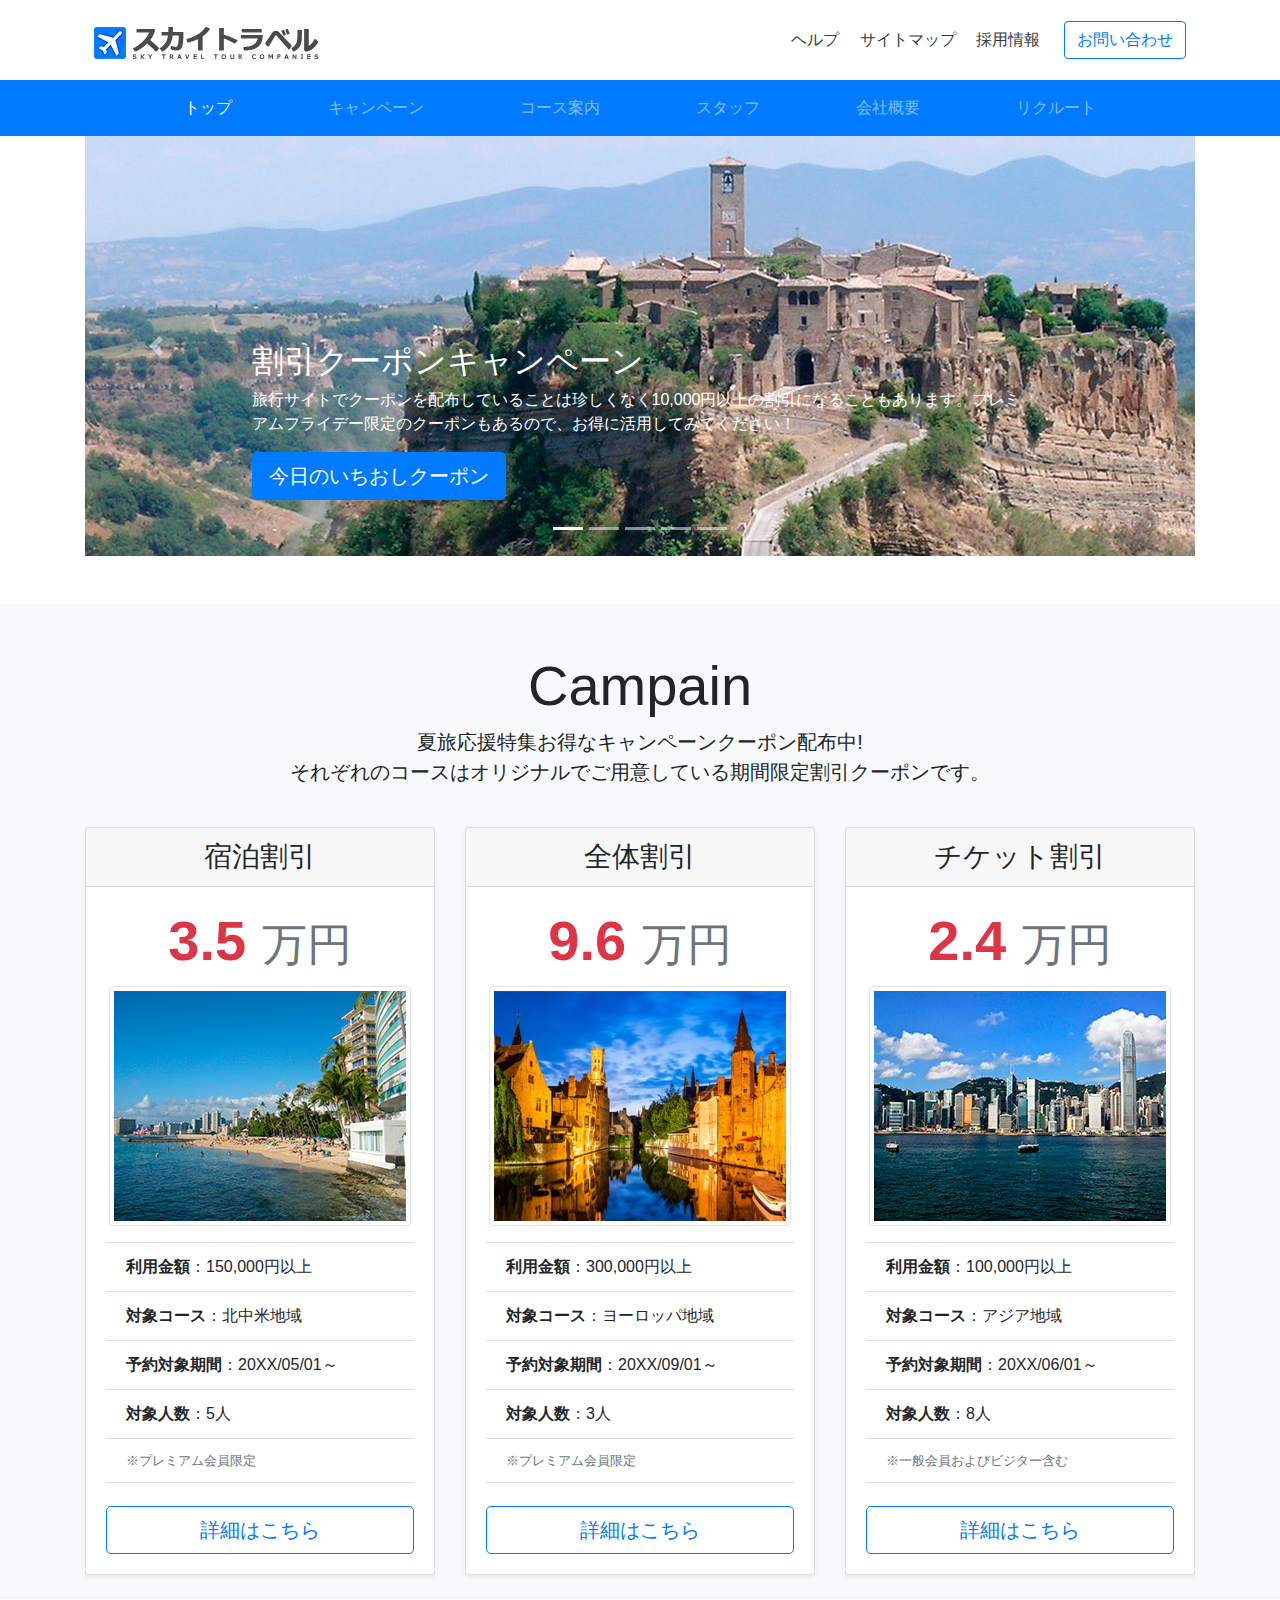
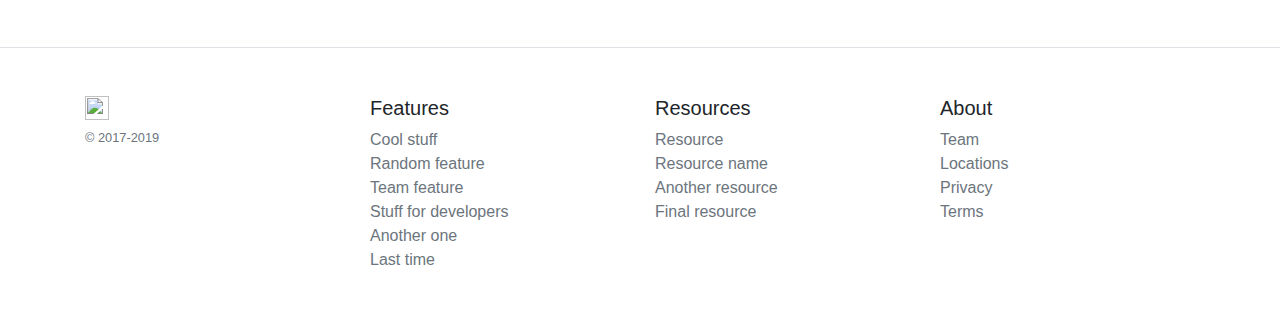
==== commit c8e3fe5e: "add carousel&campain" ====
--- a/html/index.html
+++ b/html/index.html
@@ -13,8 +13,7 @@
 <body>
     <header>
         <div class="container d-flex flex-column flex-md-row align-items-center p-3 px-md-4">
-            <h1 class="my-0 mr-md-auto font-weight-normal"><a href="#"><img src="images/logo.png" alt="スカ
-イトラベル"></a></h1>
+            <h1 class="my-0 mr-md-auto font-weight-normal"><a href="#"><img src="images/logo.png" alt="スカイトラベル"></a></h1>
             <nav class="my-2 my-md-0 mr-md-3">
                 <a class="p-2 text-dark" href="#">ヘルプ</a>
                 <a class="p-2 text-dark" href="#">サイトマップ</a>
@@ -22,62 +21,81 @@
             </nav>
             <a class="btn btn-outline-primary" href="#recruit">お問い合わせ</a>
         </div>
+        <nav class="navbar navbar-expand-md navbar-dark bg-primary">
+            <div class="container">
+                <button class="navbar-toggler" type="button" data-toggle="collapse" data-target="#navbarCollapse" aria-controls="navbarCollapse" aria-expanded="false" aria-label="Toggle navigation">
+                    <span class="navbar-toggler-icon"></span>
+                </button>
+                <div class="collapse navbar-collapse" id="navbarCollapse">
+                    <ul class="navbar-nav mx-auto">
+                        <li class="nav-item active"><a class="nav-link px-5" href="index.html">トップ</a></li>
+                        <li class="nav-item"><a class="nav-link px-5" href="#campain">キャンペーン</a></li>
+                        <li class="nav-item"><a class="nav-link px-5" href="#course">コース案内</a></li>
+                        <li class="nav-item"><a class="nav-link px-5" href="#staff">スタッフ</a></li>
+                        <li class="nav-item"><a class="nav-link px-5" href="#corporate">会社概要</a></li>
+                        <li class="nav-item"><a class="nav-link px-5" href="#recruit">リクルート</a></li>
+                    </ul>
+                </div>
+            </div>
+        </nav>
     </header>
-    <nav class="navbar navbar-expand-md navbar-dark bg-primary">
-        <div class="container">
-            <button class="navbar-toggler" type="button" data-toggle="collapse" data-target="#navbarCollapse" aria-controls="navbarCollapse" aria-expanded="false" aria-label="Toggle navigation">
-                <span class="navbar-toggler-icon"></span>
-            </button>
-            <div class="collapse navbar-collapse" id="navbarCollapse">
-                <ul class="navbar-nav mx-auto">
-                    <li class="nav-item active"><a class="nav-link px-5" href="index.html">トップ</a></li>
-                    <li class="nav-item"><a class="nav-link px-5" href="#campain">キャンペーン</a></li>
-                    <li class="nav-item"><a class="nav-link px-5" href="#course">コース案内</a></li>
-                    <li class="nav-item"><a class="nav-link px-5" href="#staff">スタッフ</a></li>
-                    <li class="nav-item"><a class="nav-link px-5" href="#corporate">会社概要</a></li>
-                    <li class="nav-item"><a class="nav-link px-5" href="#recruit">リクルート</a></li>
-                </ul>
-            </div>
-        </div>
-    </nav>
     <main role="main">
-        <div id="myCarousel" class="carousel slide" data-ride="carousel">
+        <div id="myCarousel" class="carousel slide container" data-ride="carousel">
             <ol class="carousel-indicators">
                 <li data-target="#myCarousel" data-slide-to="0" class="active"></li>
                 <li data-target="#myCarousel" data-slide-to="1"></li>
                 <li data-target="#myCarousel" data-slide-to="2"></li>
+                <li data-target="#myCarousel" data-slide-to="3"></li>
+                <li data-target="#myCarousel" data-slide-to="4"></li>
             </ol>
             <div class="carousel-inner">
                 <div class="carousel-item active">
-                    <svg class="bd-placeholder-img" width="100%" height="100%" xmlns="http://www.w3.org/2000/svg" preserveAspectRatio="xMidYMid slice" focusable="false" role="img">
-                        <rect width="100%" height="100%" fill="#777" /></svg>
+                    <img src="images/slide01.jpg" alt="First slide">
                     <div class="container">
                         <div class="carousel-caption text-left">
-                            <h1>Example headline.</h1>
-                            <p>Cras justo odio, dapibus ac facilisis in, egestas eget quam. Donec id elit non mi porta gravida at eget metus. Nullam id dolor id nibh ultricies vehicula ut id elit.</p>
-                            <p><a class="btn btn-lg btn-primary" href="#" role="button">Sign up today</a></p>
-                        </div>
-                    </div>
-                </div>
-                <div class="carousel-item">
-                    <svg class="bd-placeholder-img" width="100%" height="100%" xmlns="http://www.w3.org/2000/svg" preserveAspectRatio="xMidYMid slice" focusable="false" role="img">
-                        <rect width="100%" height="100%" fill="#777" /></svg>
+                            <h2>割引クーポンキャンペーン</h2>
+                            <p>旅行サイトでクーポンを配布していることは珍しくなく10,000円以上の割引になることもあります。プレミアムフライデー限定のクーポンもあるので、お得に活用してみてください！</p>
+                            <p><a class="btn btn-lg btn-primary" href="#campain" role="button">今日のいちおしクーポン</a></p>
+                        </div>
+                    </div>
+                </div>
+                <div class="carousel-item">
+                    <img src="images/slide02.jpg" alt="Second slide">
                     <div class="container">
                         <div class="carousel-caption">
-                            <h1>Another example headline.</h1>
-                            <p>Cras justo odio, dapibus ac facilisis in, egestas eget quam. Donec id elit non mi porta gravida at eget metus. Nullam id dolor id nibh ultricies vehicula ut id elit.</p>
-                            <p><a class="btn btn-lg btn-primary" href="#" role="button">Learn more</a></p>
-                        </div>
-                    </div>
-                </div>
-                <div class="carousel-item">
-                    <svg class="bd-placeholder-img" width="100%" height="100%" xmlns="http://www.w3.org/2000/svg" preserveAspectRatio="xMidYMid slice" focusable="false" role="img">
-                        <rect width="100%" height="100%" fill="#777" /></svg>
+                            <h2>人気の定番コース</h2>
+                            <p>1週間なら、中4日間はまるまる時間を使うことが可能。定番の世界遺産コースをゆっくり見たり、日帰りで近くの都市に足を延ばしたりなど、ぜいたくな滞在ができます。</p>
+                            <p><a class="btn btn-lg btn-primary" href="#course" role="button">いろいろなコース案内へ</a></p>
+                        </div>
+                    </div>
+                </div>
+                <div class="carousel-item">
+                    <img src="images/slide03.jpg" alt="Third slide">
                     <div class="container">
                         <div class="carousel-caption text-right">
-                            <h1>One more for good measure.</h1>
-                            <p>Cras justo odio, dapibus ac facilisis in, egestas eget quam. Donec id elit non mi porta gravida at eget metus. Nullam id dolor id nibh ultricies vehicula ut id elit.</p>
-                            <p><a class="btn btn-lg btn-primary" href="#" role="button">Browse gallery</a></p>
+                            <h2>プレミアムコンダクター</h2>
+                            <p>ツアーコンダクターオブザイヤーを受賞したスタッフはお客様から高い評価をいただいております。あなたの大切な旅にプレミアムな添乗員が同行するツアーはいかがでしょう？</p>
+                            <p><a class="btn btn-lg btn-primary" href="#staff" role="button">添乗員スタッフのご紹介</a></p>
+                        </div>
+                    </div>
+                </div>
+                <div class="carousel-item">
+                    <img src="images/slide04.jpg" alt="Fourth slide">
+                    <div class="container">
+                        <div class="carousel-caption text-right">
+                            <h2>社員優遇による業績アップ</h2>
+                            <p>さまざまな取り組みを行う企業が増えていますが、なかでも、ユニークな社内制度を導入し、業績アップにつなげている各部署やコースでの取り組みや工夫を紹介していきます。</p>
+                            <p><a class="btn btn-lg btn-primary" href="#corporate" role="button">驚きの仕組み導入とは</a></p>
+                        </div>
+                    </div>
+                </div>
+                <div class="carousel-item">
+                    <img src="images/slide05.jpg" alt="Fifth slide">
+                    <div class="container">
+                        <div class="carousel-caption text-right" style="top:50px">
+                            <h2>好きな気持ちが会社を創る!</h2>
+                            <p>海外旅行は感動と満足を創出する大事な「人」を変革の原動力としてバックアップサポートしていきます。マーケットの構造変化に柔軟に呼応しながらチャレンジ精神旺盛な方を募集いたします。</p>
+                            <p><a class="btn btn-lg btn-primary" href="#recruit" role="button">さまざまな採用形態を確認</a></p>
                         </div>
                     </div>
                 </div>
@@ -91,8 +109,108 @@
                 <span class="sr-only">Next</span>
             </a>
         </div>
+        <div class="bg-light">
+            <section id="#campain" class="container my-5">
+                <div class="pricing-header px-3 py-3 pt-md-5 pb-md-4 mx-auto text-center">
+                    <h2 class="display-4">Campain</h2>
+                    <p class="lead">夏旅応援特集お得なキャンペーンクーポン配布中!<br>それぞれのコースはオリジナルでご用意している期間限定割引クーポンです。</p>
+                </div>
+                <div class="card-deck mb-3 text-center">
+                    <div class="card mb-4 shadow-sm">
+                        <div class="card-header">
+                            <h3 class="my-0 font-weight-normal">宿泊割引</h3>
+                        </div>
+                        <div class="card-body">
+                            <h4 class="card-title pricing-card-title font-weight-bold display-4 text-danger">3.5 <small class="text-muted"> 万円</small></h4>
+                            <img src="images/campain01.jpg" alt="ヨーロッパ地域" class="img-thumbnail">
+                            <ul class="list-group list-group-flush text-left mt-3 mb-4">
+                                <li class="list-group-item"><span class="font-weight-bold">利用金額</span>：150,000円以上</li>
+                                <li class="list-group-item"><span class="font-weight-bold">対象コース</span>：北中米地域</li>
+                                <li class="list-group-item"><span class="font-weight-bold">予約対象期間</span>：20XX/05/01～</li>
+                                <li class="list-group-item"><span class="font-weight-bold">対象人数</span>：5人</li>
+                                <li class="list-group-item text-muted small">※プレミアム会員限定</li>
+                            </ul>
+                            <button type="button" class="btn btn-lg btn-block btn-outline-primary">詳細はこちら</button>
+                        </div>
+                    </div>
+                    <div class="card mb-4 shadow-sm">
+                        <div class="card-header">
+                            <h3 class="my-0 font-weight-normal">全体割引</h3>
+                        </div>
+                        <div class="card-body">
+                            <h4 class="card-title pricing-card-title font-weight-bold display-4 text-danger">9.6 <small class="text-muted"> 万円</small></h4>
+                            <img src="images/campain02.jpg" alt="ヨーロッパ地域" class="img-thumbnail">
+                            <ul class="list-group list-group-flush text-left mt-3 mb-4">
+                                <li class="list-group-item"><span class="font-weight-bold">利用金額</span>：300,000円以上</li>
+                                <li class="list-group-item"><span class="font-weight-bold">対象コース</span>：ヨーロッパ地域</li>
+                                <li class="list-group-item"><span class="font-weight-bold">予約対象期間</span>：20XX/09/01～</li>
+                                <li class="list-group-item"><span class="font-weight-bold">対象人数</span>：3人</li>
+                                <li class="list-group-item text-muted small">※プレミアム会員限定</li>
+                            </ul>
+                            <button type="button" class="btn btn-lg btn-block btn-outline-primary">詳細はこちら</button>
+                        </div>
+                    </div>
+                    <div class="card mb-4 shadow-sm">
+                        <div class="card-header">
+                            <h3 class="my-0 font-weight-normal">チケット割引</h3>
+                        </div>
+                        <div class="card-body">
+                            <h4 class="card-title pricing-card-title font-weight-bold display-4 text-danger">2.4 <small class="text-muted"> 万円</small></h4>
+                            <img src="images/campain03.jpg" alt="ヨーロッパ地域" class="img-thumbnail">
+                            <ul class="list-group list-group-flush text-left mt-3 mb-4">
+                                <li class="list-group-item"><span class="font-weight-bold">利用金額</span>：100,000円以上</li>
+                                <li class="list-group-item"><span class="font-weight-bold">対象コース</span>：アジア地域</li>
+                                <li class="list-group-item"><span class="font-weight-bold">予約対象期間</span>：20XX/06/01～</li>
+                                <li class="list-group-item"><span class="font-weight-bold">対象人数</span>：8人</li>
+                                <li class="list-group-item text-muted small">※一般会員およびビジター含む</li>
+                            </ul>
+                            <button type="button" class="btn btn-lg btn-block btn-outline-primary">詳細はこちら</button>
+                        </div>
+                    </div>
+            </section>
+        </div>
     </main>
-    <script src="https://ajax.googleapis.com/ajax/libs/jquery/3.4.1/jquery.min.js"></script>
+    <footer class="pt-4 my-md-5 pt-md-5 border-top">
+        <div class="container">
+            <div class="row">
+                <div class="col-12 col-md">
+                    <img class="mb-2" src="/docs/4.3/assets/brand/bootstrap-solid.svg" alt="" width="24" height="24">
+                    <small class="d-block mb-3 text-muted">&copy; 2017-2019</small>
+                </div>
+                <div class="col-6 col-md">
+                    <h5>Features</h5>
+                    <ul class="list-unstyled text-small">
+                        <li><a class="text-muted" href="#">Cool stuff</a></li>
+                        <li><a class="text-muted" href="#">Random feature</a></li>
+                        <li><a class="text-muted" href="#">Team feature</a></li>
+                        <li><a class="text-muted" href="#">Stuff for developers</a></li>
+                        <li><a class="text-muted" href="#">Another one</a></li>
+                        <li><a class="text-muted" href="#">Last time</a></li>
+                    </ul>
+                </div>
+                <div class="col-6 col-md">
+                    <h5>Resources</h5>
+                    <ul class="list-unstyled text-small">
+                        <li><a class="text-muted" href="#">Resource</a></li>
+                        <li><a class="text-muted" href="#">Resource name</a></li>
+                        <li><a class="text-muted" href="#">Another resource</a></li>
+                        <li><a class="text-muted" href="#">Final resource</a></li>
+                    </ul>
+                </div>
+                <div class="col-6 col-md">
+                    <h5>About</h5>
+                    <ul class="list-unstyled text-small">
+                        <li><a class="text-muted" href="#">Team</a></li>
+                        <li><a class="text-muted" href="#">Locations</a></li>
+                        <li><a class="text-muted" href="#">Privacy</a></li>
+                        <li><a class="text-muted" href="#">Terms</a></li>
+                    </ul>
+                </div>
+            </div>
+        </div>
+    </footer>
+    <script src="https://ajax.googleapis.com/ajax/libs/jquery/3.4.1/jquery.min.js">
+    </script>
     <script src="js/bootstrap.bundle.min.js"></script>
     <script src="js/holder.min.js"></script>
 </body>
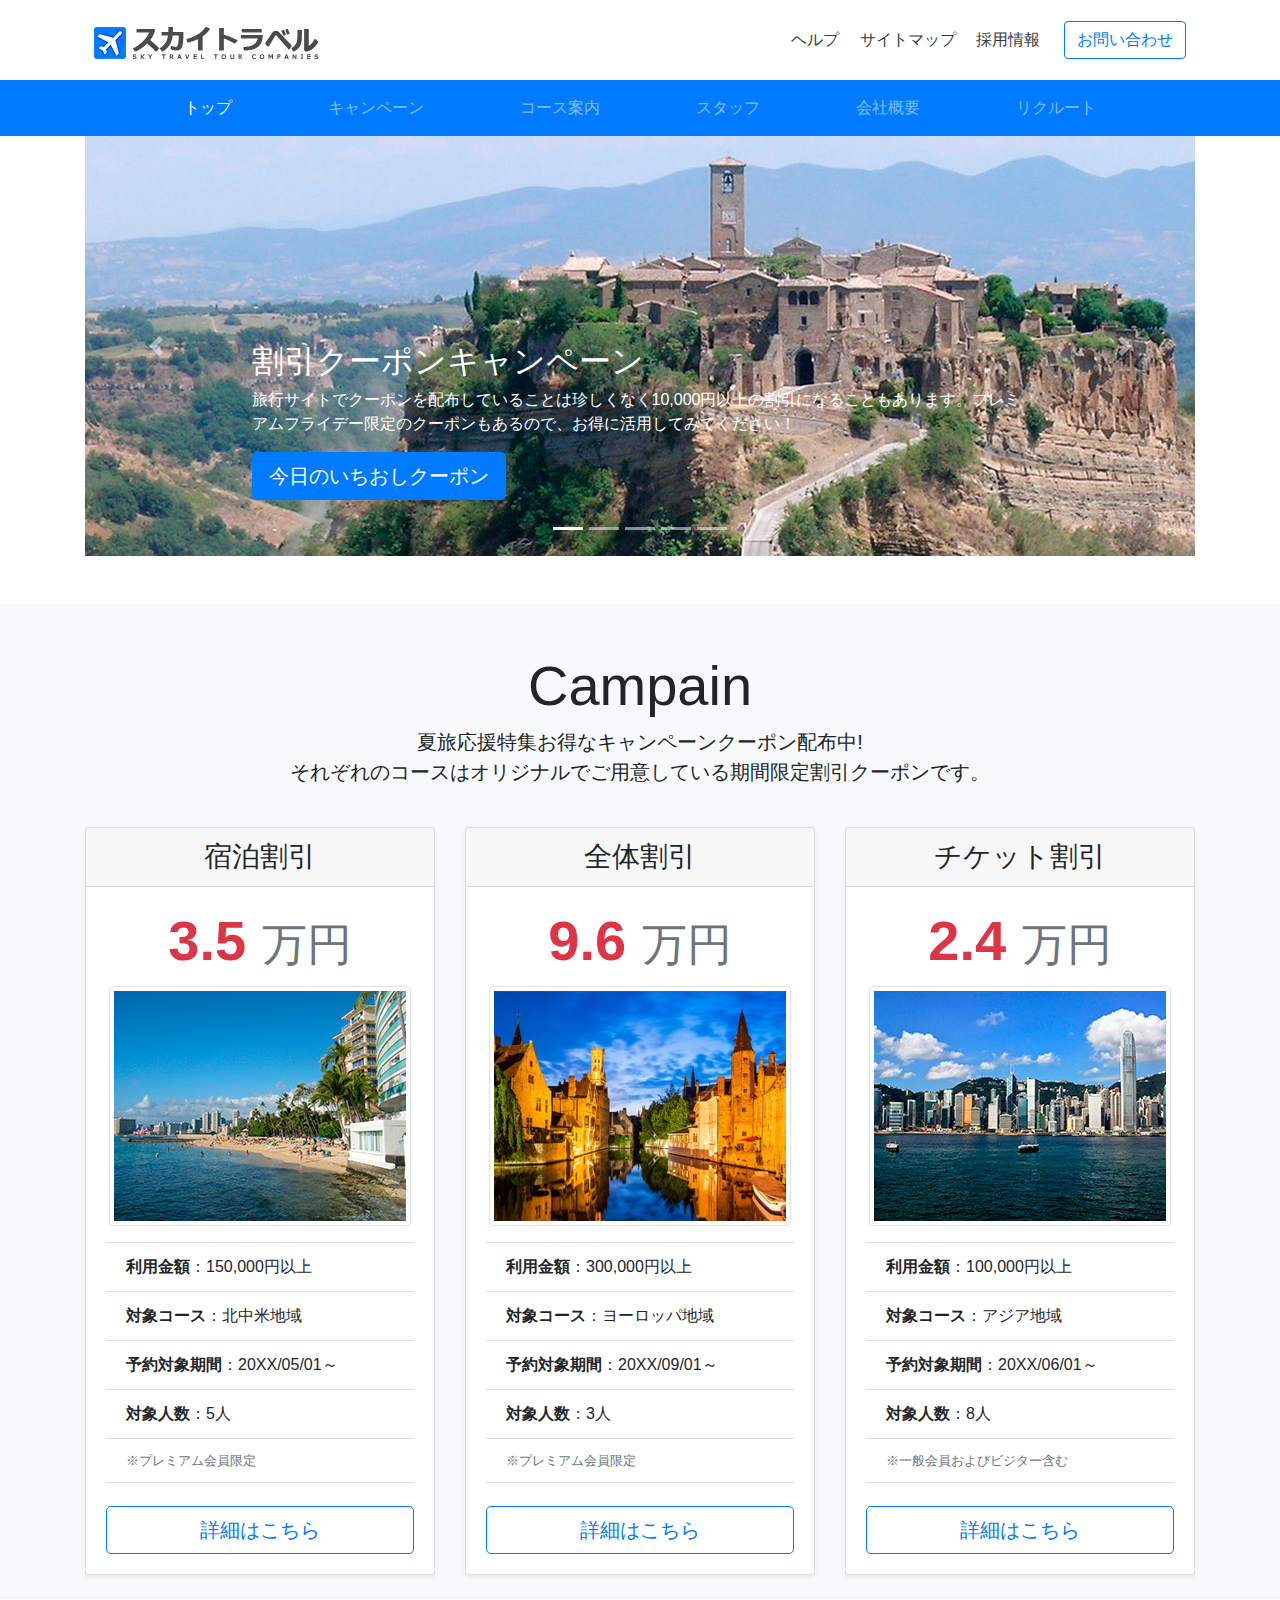
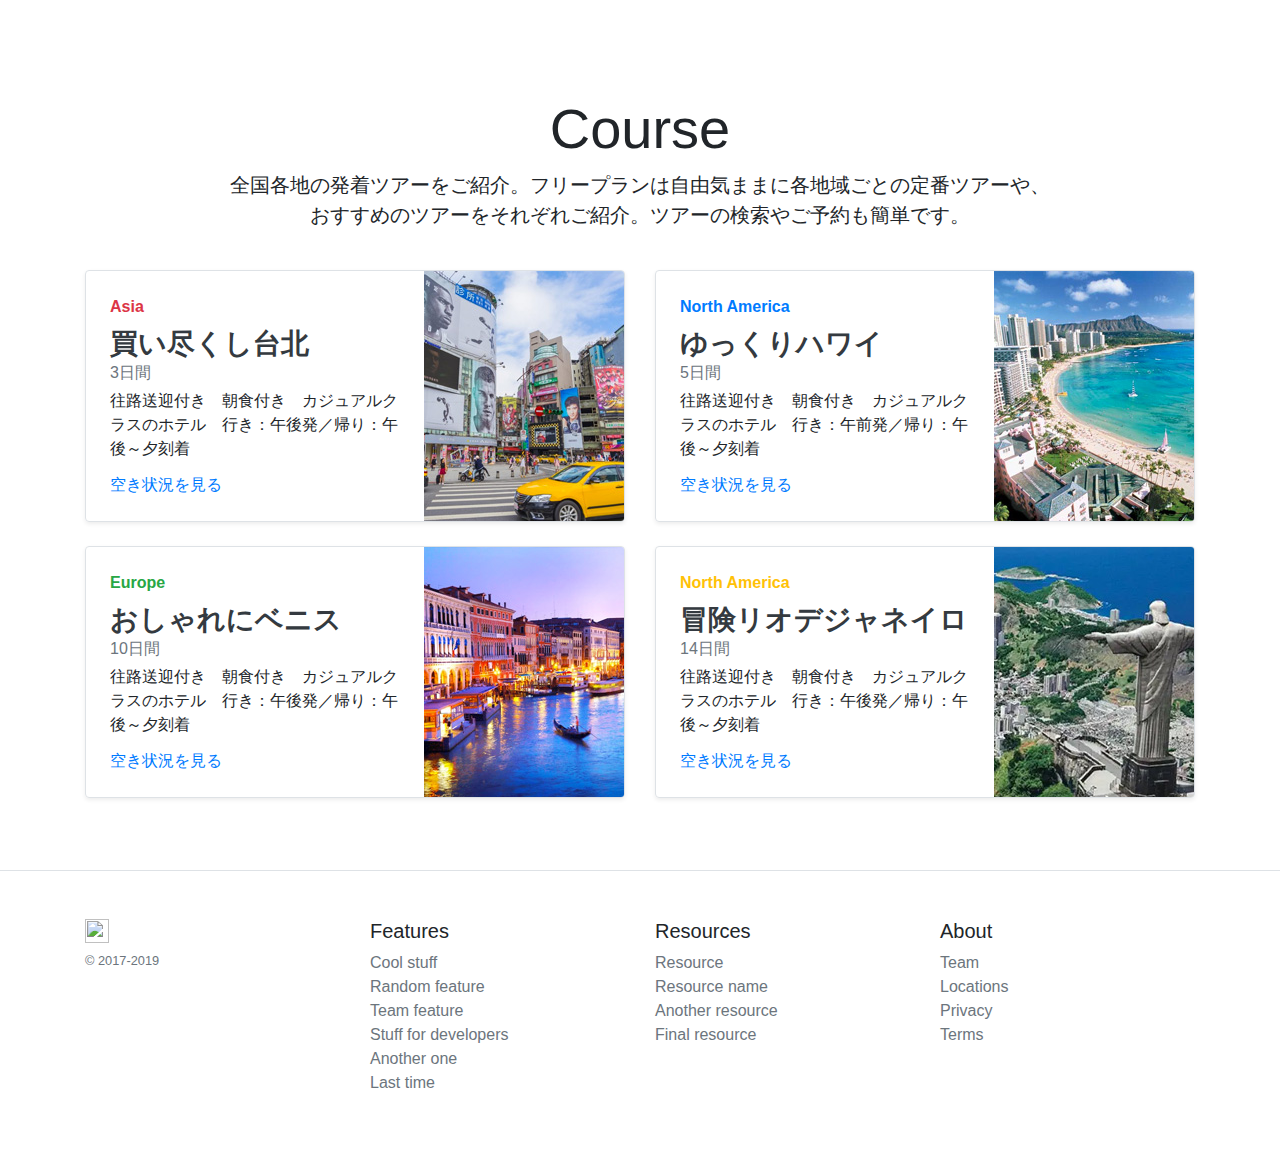
==== commit fb2395c5: "add course" ====
--- a/html/index.html
+++ b/html/index.html
@@ -169,6 +169,78 @@
                     </div>
             </section>
         </div>
+        <section id="#course" class="container my-5">
+            <div class="pricing-header px-3 py-3 pt-md-5 pb-md-4 mx-auto text-center">
+                <h2 class="display-4">Course</h2>
+                <p class="lead">全国各地の発着ツアーをご紹介。フリープランは自由気ままに各地域ごとの定番ツアーや、<br>おすすめのツアーをそれぞれご紹介。ツアーの検索やご予約も簡単です。</p>
+            </div>
+            <div class="row mb-2">
+                <div class="col-md-6">
+                    <div class="row no-gutters border rounded overflow-hidden flex-md-row mb-4 shadow-sm h-md-250 position-relative">
+                        <div class="col p-4 d-flex flex-column position-static">
+                            <strong class="d-inline-block mb-2 text-danger">Asia</strong>
+                            <h3 class="mb-0">
+                                <a class="text-dark font-weight-bold" href="#">買い尽くし台北</a>
+                            </h3>
+                            <div class="mb-1 text-muted">3日間</div>
+                            <p class="card-text mb-auto">往路送迎付き　朝食付き　カジュアルクラスのホテル　行き：午後発／帰り：午後～夕刻着</p>
+                            <a href="#">空き状況を見る</a>
+                        </div>
+                        <div class="col-auto d-none d-lg-block">
+                            <img class="card-img-right flex-auto d-none d-lg-block" src="images/course01.jpg" alt="台北">
+                        </div>
+                    </div>
+                </div>
+                <div class="col-md-6">
+                    <div class="row no-gutters border rounded overflow-hidden flex-md-row mb-4 shadow-sm h-md-250 position-relative">
+                        <div class="col p-4 d-flex flex-column position-static">
+                            <strong class="d-inline-block mb-2 text-primary">North America</strong>
+                            <h3 class="mb-0">
+                                <a class="text-dark font-weight-bold" href="#">ゆっくりハワイ</a>
+                            </h3>
+                            <div class="mb-1 text-muted">5日間</div>
+                            <p class="card-text mb-auto">往路送迎付き　朝食付き　カジュアルクラスのホテル　行き：午前発／帰り：午後～夕刻着</p>
+                            <a href="#">空き状況を見る</a>
+                        </div>
+                        <div class="col-auto d-none d-lg-block">
+                            <img class="card-img-right flex-auto d-none d-lg-block" src="images/course02.jpg" alt="ハワイ">
+                        </div>
+                    </div>
+                </div>
+                <div class="col-md-6">
+                    <div class="row no-gutters border rounded overflow-hidden flex-md-row mb-4 shadow-sm h-md-250 position-relative">
+                        <div class="col p-4 d-flex flex-column position-static">
+                            <strong class="d-inline-block mb-2 text-success">Europe</strong>
+                            <h3 class="mb-0">
+                                <a class="text-dark font-weight-bold" href="#">おしゃれにベニス</a>
+                            </h3>
+                            <div class="mb-1 text-muted">10日間</div>
+                            <p class="card-text mb-auto">往路送迎付き　朝食付き　カジュアルクラスのホテル　行き：午後発／帰り：午後～夕刻着</p>
+                            <a href="#">空き状況を見る</a>
+                        </div>
+                        <div class="col-auto d-none d-lg-block">
+                            <img class="card-img-right flex-auto d-none d-lg-block" src="images/course03.jpg" alt="ベニス">
+                        </div>
+                    </div>
+                </div>
+                <div class="col-md-6">
+                    <div class="row no-gutters border rounded overflow-hidden flex-md-row mb-4 shadow-sm h-md-250 position-relative">
+                        <div class="col p-4 d-flex flex-column position-static">
+                            <strong class="d-inline-block mb-2 text-warning">North America</strong>
+                            <h3 class="mb-0">
+                                <a class="text-dark font-weight-bold" href="#">冒険リオデジャネイロ</a>
+                            </h3>
+                            <div class="mb-1 text-muted">14日間</div>
+                            <p class="card-text mb-auto">往路送迎付き　朝食付き　カジュアルクラスのホテル　行き：午後発／帰り：午後～夕刻着</p>
+                            <a href="#">空き状況を見る</a>
+                        </div>
+                        <div class="col-auto d-none d-lg-block">
+                            <img class="card-img-right flex-auto d-none d-lg-block" src="images/course04.jpg" alt="リオデジャネイロ">
+                        </div>
+                    </div>
+                </div>
+            </div>
+        </section>
     </main>
     <footer class="pt-4 my-md-5 pt-md-5 border-top">
         <div class="container">
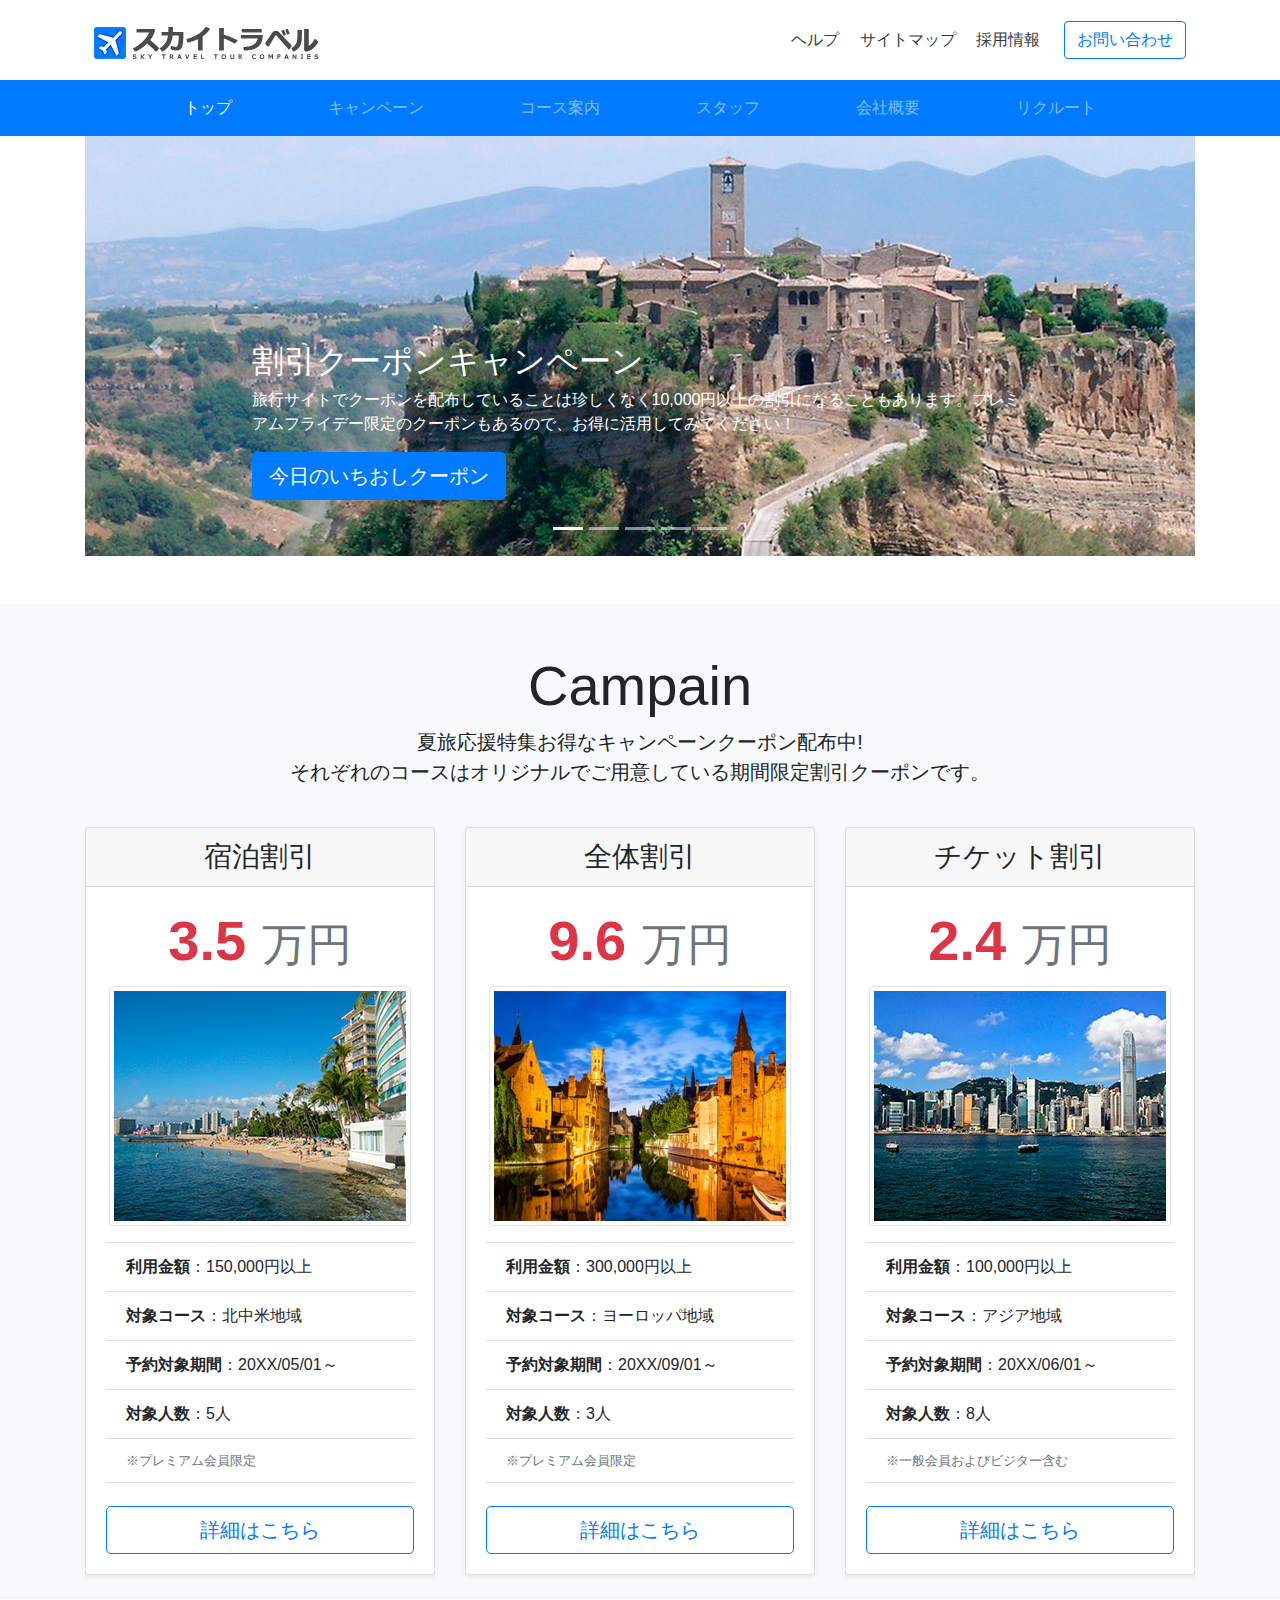
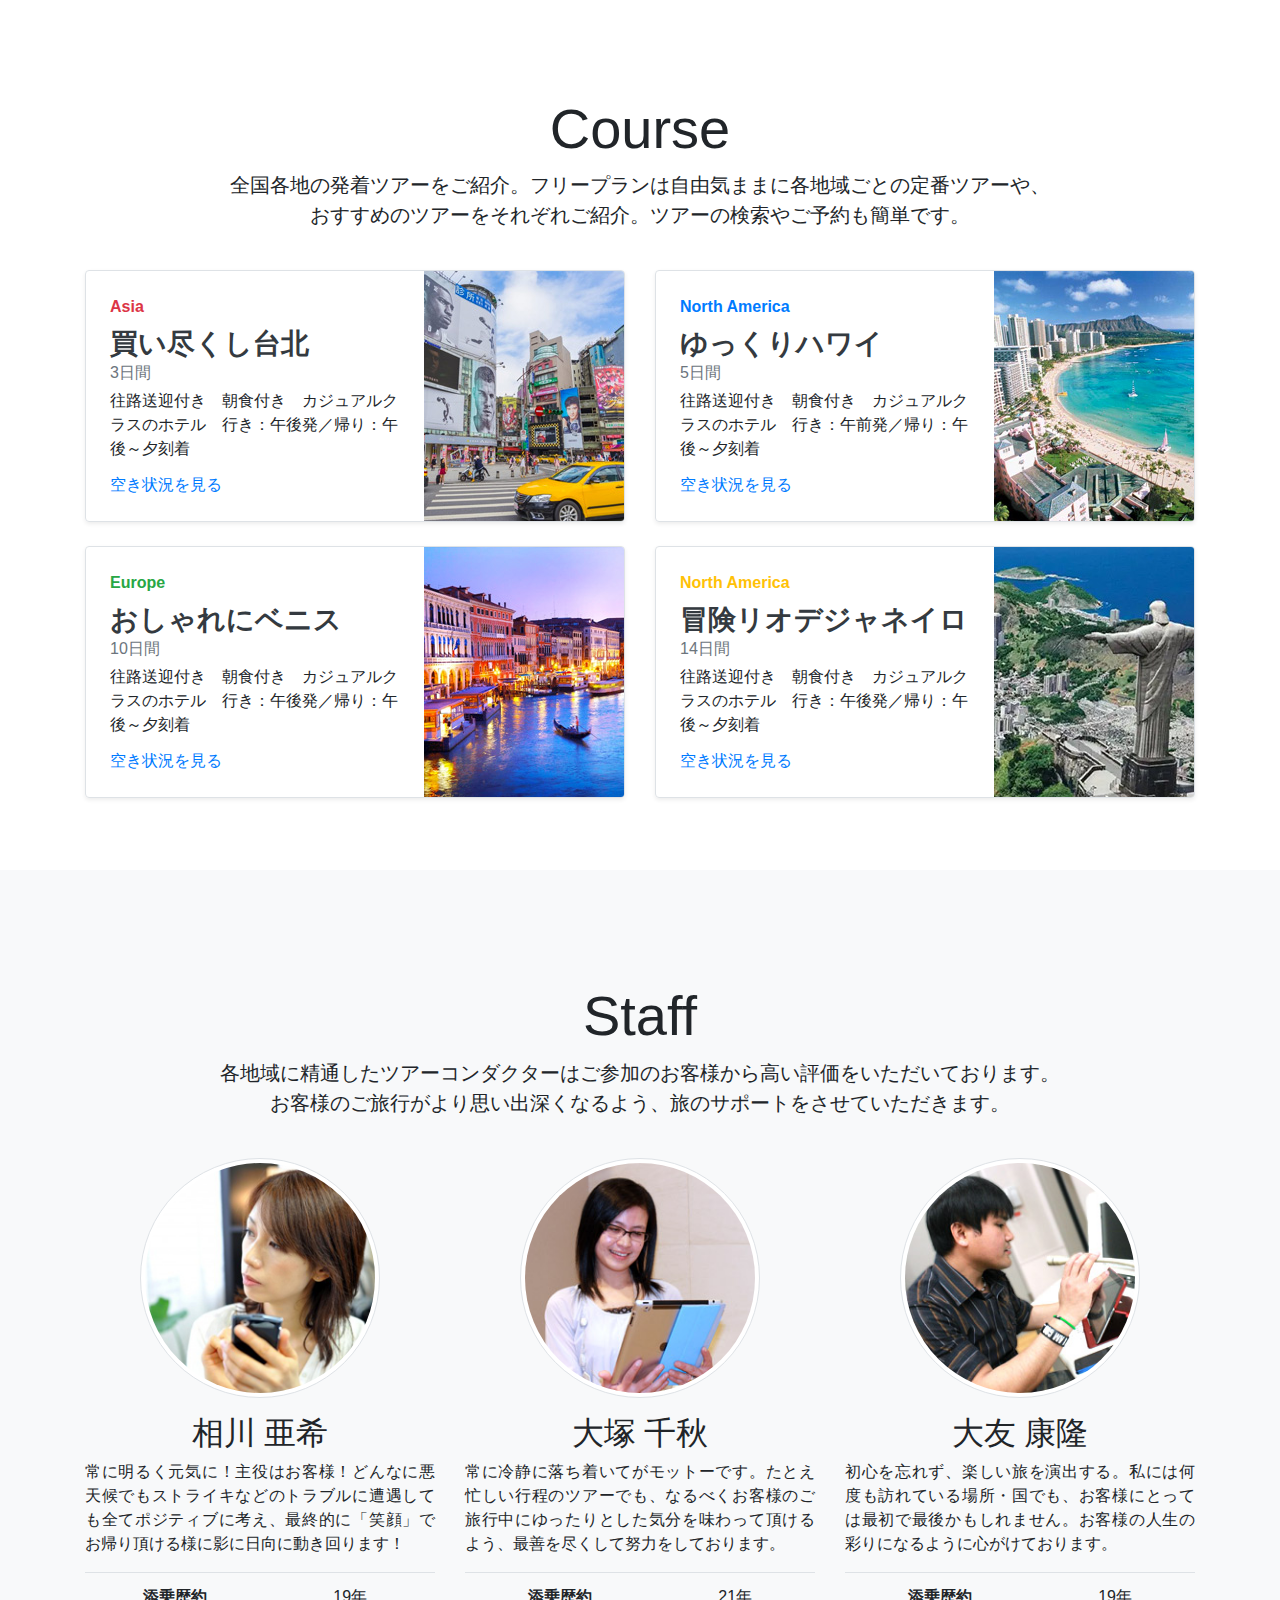
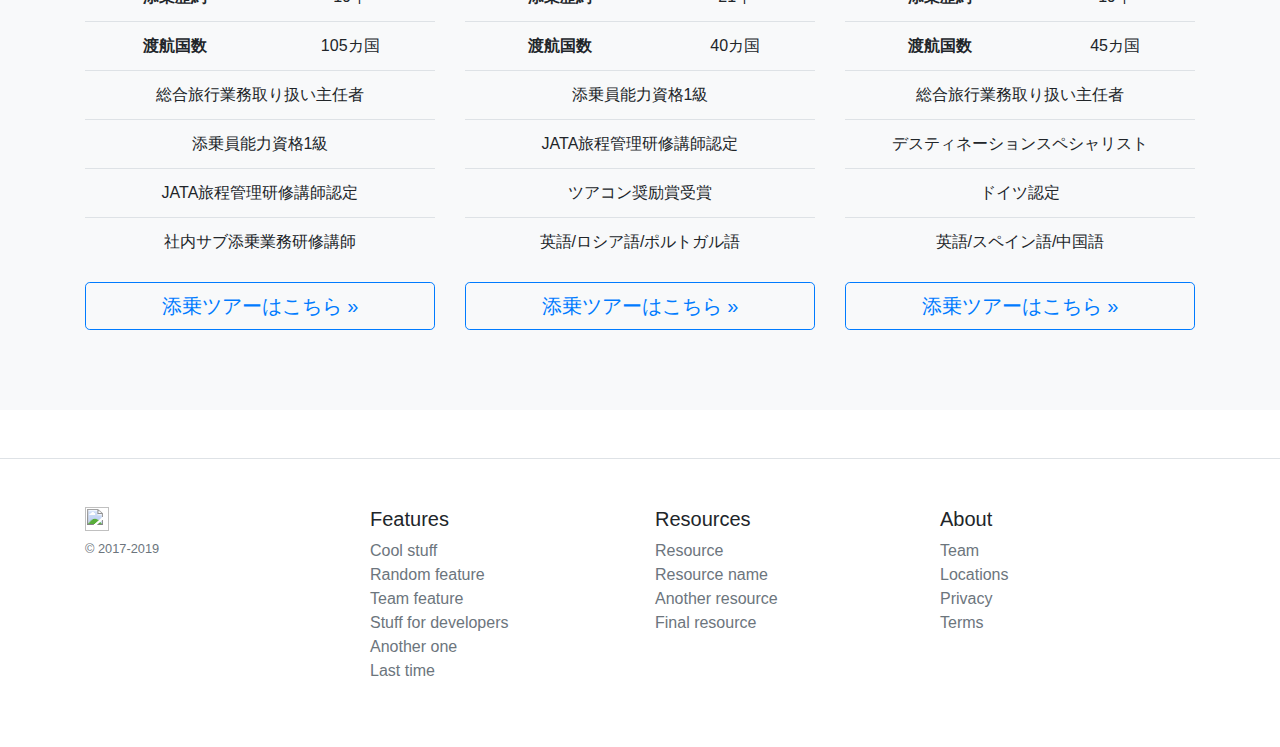
==== commit 216937a5: "add staff" ====
--- a/html/index.html
+++ b/html/index.html
@@ -241,6 +241,100 @@
                 </div>
             </div>
         </section>
+        <div class="bg-light py-3">
+            <section id="#staff" class="container my-5">
+                <div class="pricing-header px-3 py-3 pt-md-5 pb-md-4 mx-auto text-center">
+                    <h2 class="display-4">Staff</h2>
+                    <p class="lead">各地域に精通したツアーコンダクターはご参加のお客様から高い評価をいただいております。<br>お客様のご旅行がより思い出深くなるよう、旅のサポートをさせていただきます。</p>
+                </div>
+                <div class="row text-center">
+                    <div class="col-lg-4">
+                        <img class="rounded-circle img-thumbnail mb-3" src="images/staff01.jpg" alt="相川亜希" width="240" height="240">
+                        <h2>相川 亜希</h2>
+                        <p class="text-justify">常に明るく元気に！主役はお客様！どんなに悪天候でもストライキなどのトラブルに遭遇しても全てポジティブに考え、最終的に「笑顔」でお帰り頂ける様に影に日向に動き回ります！</p>
+                        <table class="table table-hover">
+                            <tr>
+                                <th>添乗歴約</th>
+                                <td>19年</td>
+                            </tr>
+                            <tr>
+                                <th>渡航国数</th>
+                                <td>105カ国</td>
+                            </tr>
+                            <tr>
+                                <td colspan="2">総合旅行業務取り扱い主任者</td>
+                            </tr>
+                            <tr>
+                                <td colspan="2">添乗員能力資格1級</td>
+                            </tr>
+                            <tr>
+                                <td colspan="2">JATA旅程管理研修講師認定</td>
+                            </tr>
+                            <tr>
+                                <td colspan="2">社内サブ添乗業務研修講師</td>
+                            </tr>
+                        </table>
+                        <p><a class="btn btn-lg btn-block btn-outline-primary" href="#" role="button">添乗ツアーはこちら &raquo;</a></p>
+                    </div>
+                    <div class="col-lg-4">
+                        <img class="rounded-circle img-thumbnail mb-3" src="images/staff02.jpg" alt="大塚千秋" width="240" height="240">
+                        <h2>大塚 千秋</h2>
+                        <p class="text-justify">常に冷静に落ち着いてがモットーです。たとえ忙しい行程のツアーでも、なるべくお客様のご旅行中にゆったりとした気分を味わって頂けるよう、最善を尽くして努力をしております。</p>
+                        <table class="table table-hover">
+                            <tr>
+                                <th>添乗歴約</th>
+                                <td>21年</td>
+                            </tr>
+                            <tr>
+                                <th>渡航国数</th>
+                                <td>40カ国</td>
+                            </tr>
+                            <tr>
+                                <td colspan="2">添乗員能力資格1級</td>
+                            </tr>
+                            <tr>
+                                <td colspan="2">JATA旅程管理研修講師認定</td>
+                            </tr>
+                            <tr>
+                                <td colspan="2">ツアコン奨励賞受賞</td>
+                            </tr>
+                            <tr>
+                                <td colspan="2">英語/ロシア語/ポルトガル語</td>
+                            </tr>
+                        </table>
+                        <p><a class="btn btn-lg btn-block btn-outline-primary" href="#" role="button">添乗ツアーはこちら &raquo;</a></p>
+                    </div>
+                    <div class="col-lg-4">
+                        <img class="rounded-circle img-thumbnail mb-3" src="images/staff03.jpg" alt="大友康隆" width="240" height="240">
+                        <h2>大友 康隆</h2>
+                        <p class="text-justify">初心を忘れず、楽しい旅を演出する。私には何度も訪れている場所・国でも、お客様にとっては最初で最後かもしれません。お客様の人生の彩りになるように心がけております。</p>
+                        <table class="table table-hover">
+                            <tr>
+                                <th>添乗歴約</th>
+                                <td>19年</td>
+                            </tr>
+                            <tr>
+                                <th>渡航国数</th>
+                                <td>45カ国</td>
+                            </tr>
+                            <tr>
+                                <td colspan="2">総合旅行業務取り扱い主任者</td>
+                            </tr>
+                            <tr>
+                                <td colspan="2">デスティネーションスペシャリスト</td>
+                            </tr>
+                            <tr>
+                                <td colspan="2">ドイツ認定</td>
+                            </tr>
+                            <tr>
+                                <td colspan="2">英語/スペイン語/中国語</td>
+                            </tr>
+                        </table>
+                        <p><a class="btn btn-lg btn-block btn-outline-primary" href="#" role="button">添乗ツアーはこちら &raquo;</a></p>
+                    </div>
+                </div>
+            </section>
+        </div>
     </main>
     <footer class="pt-4 my-md-5 pt-md-5 border-top">
         <div class="container">
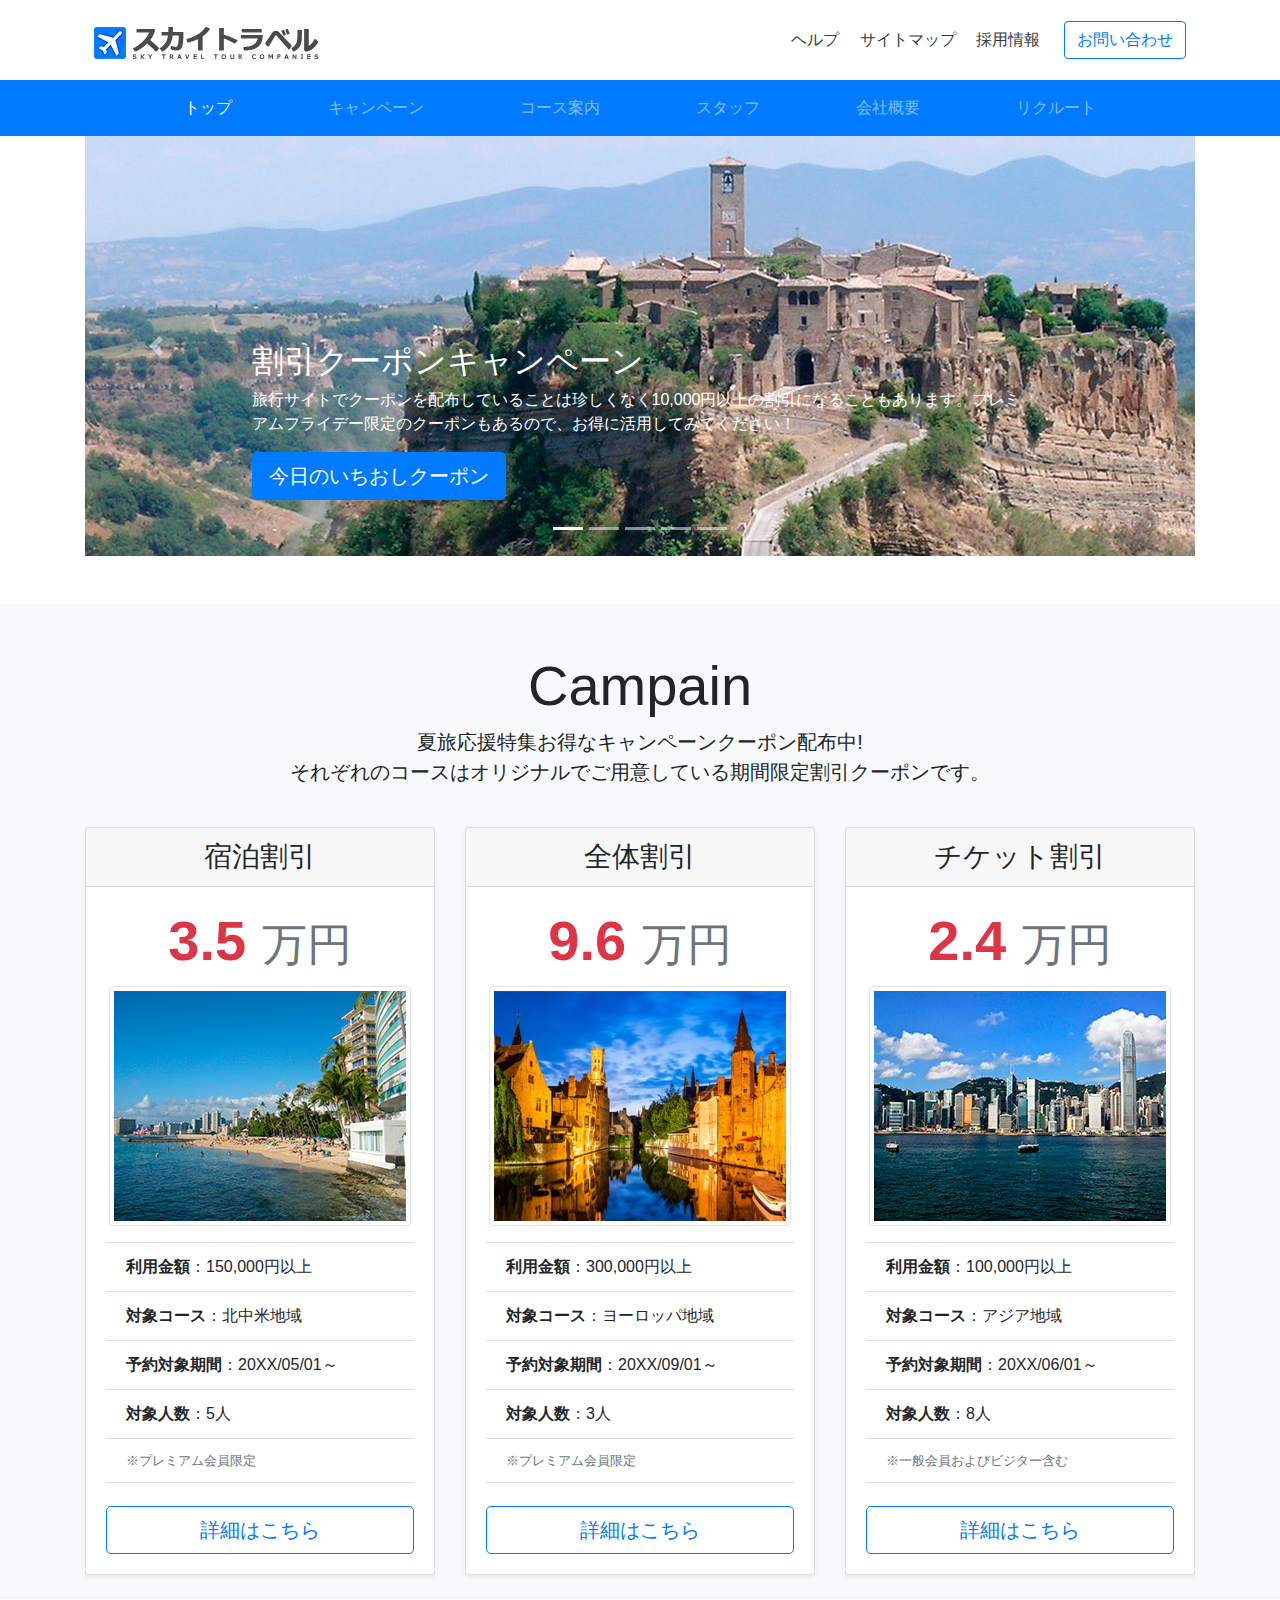
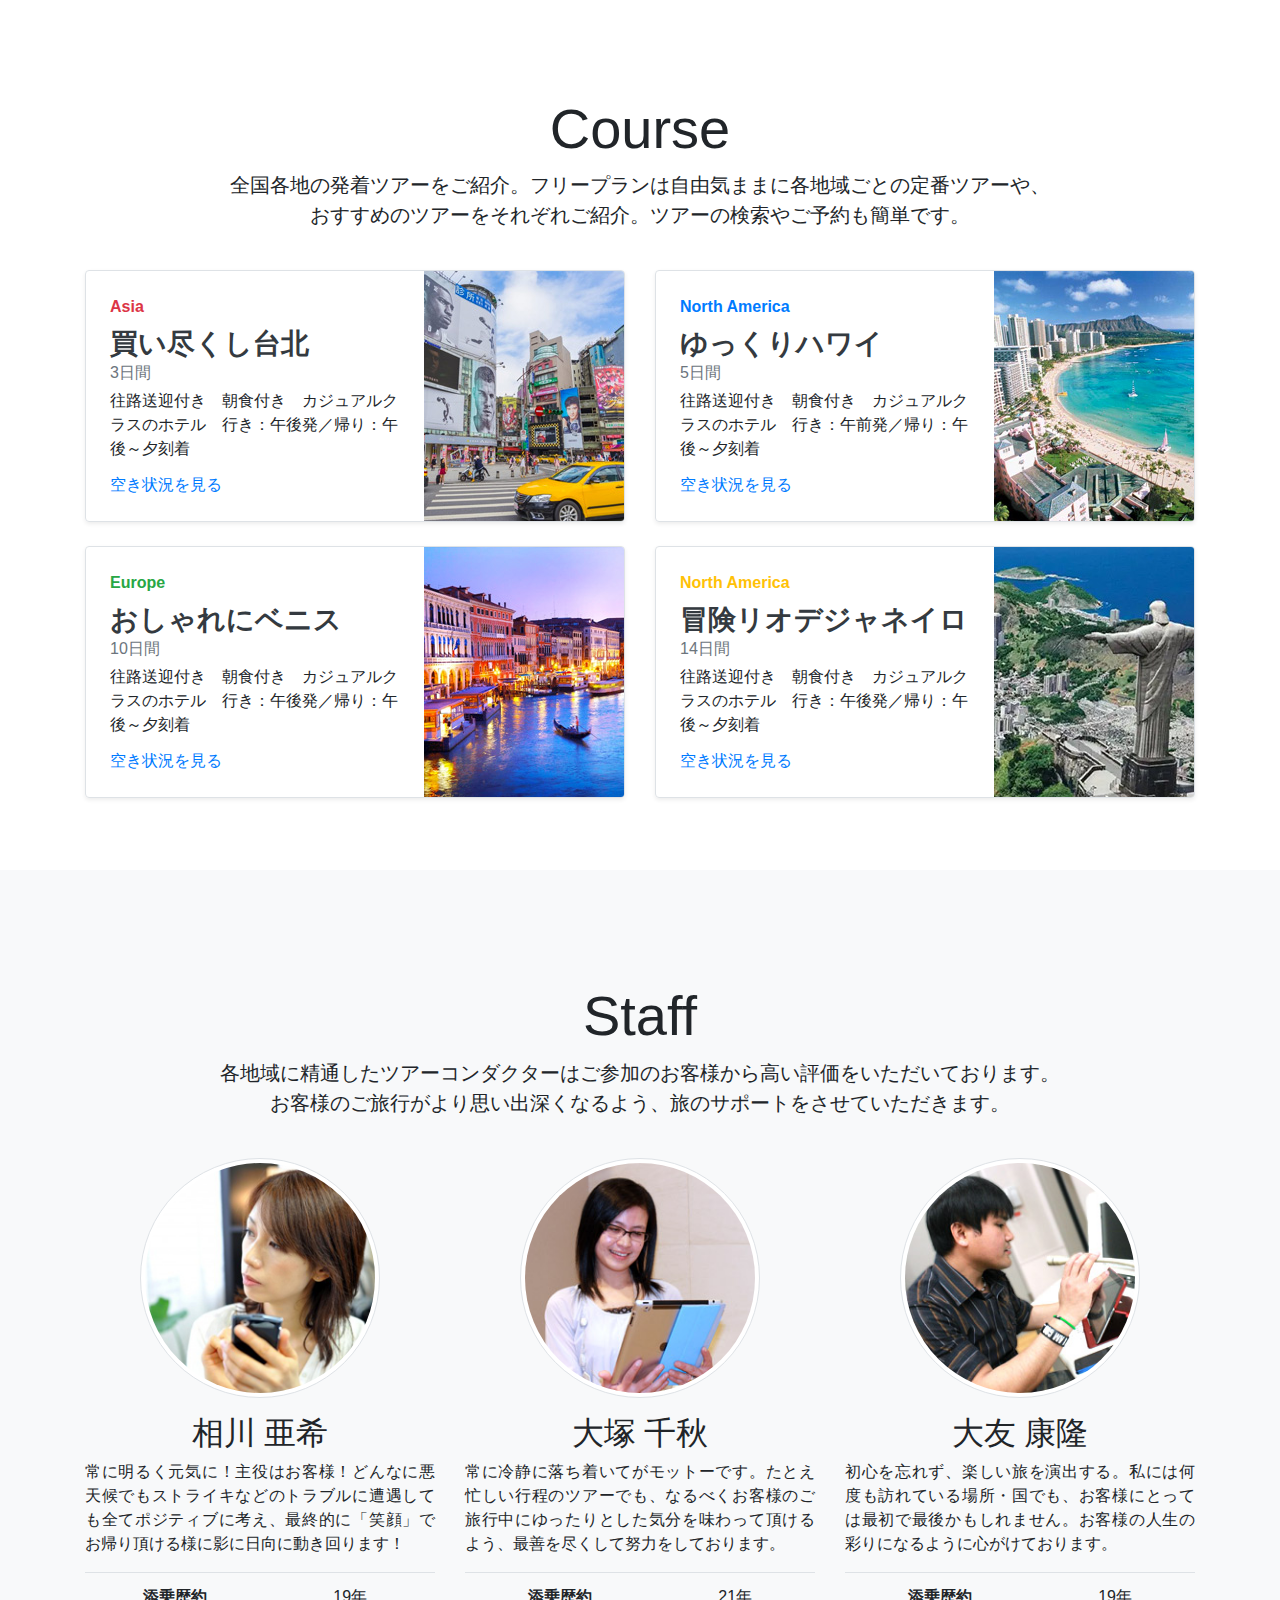
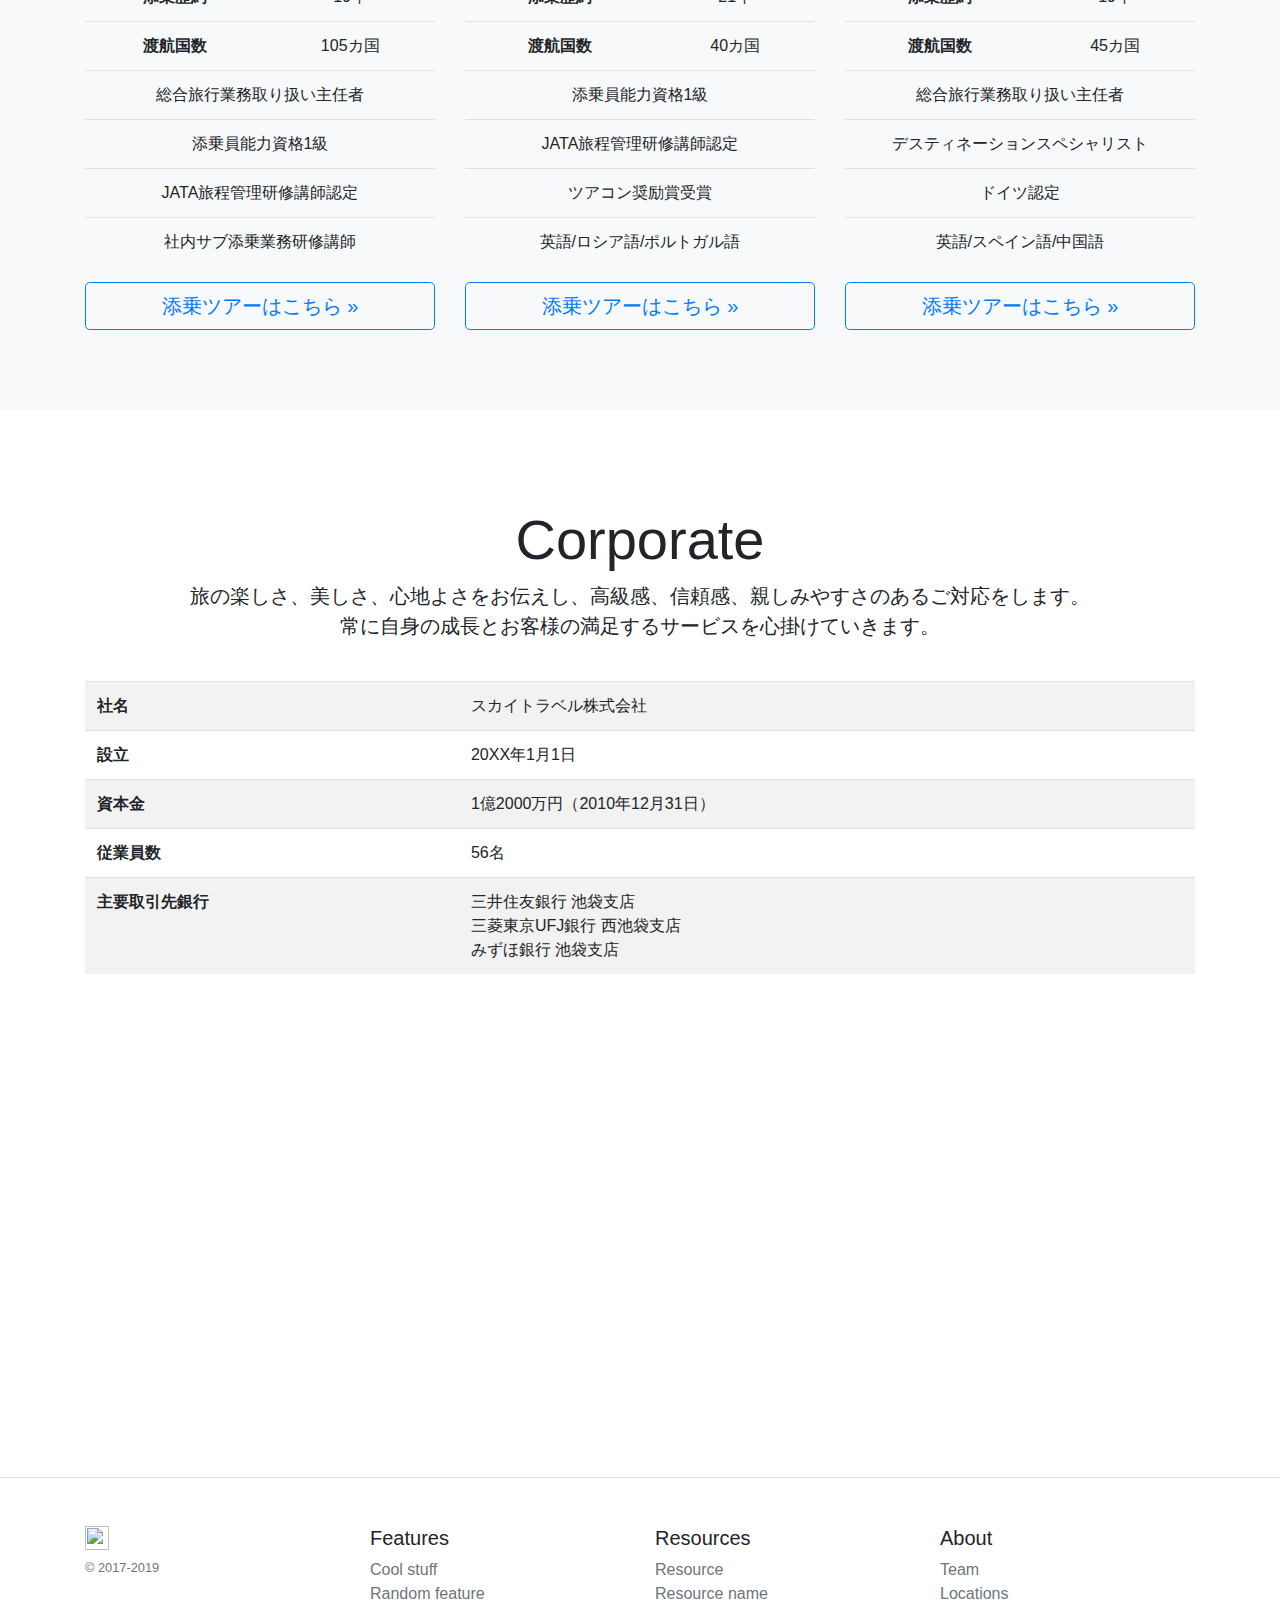
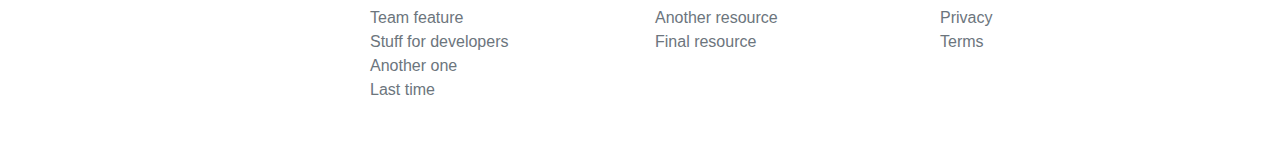
==== commit d230c971: "add corporate" ====
--- a/html/index.html
+++ b/html/index.html
@@ -335,6 +335,38 @@
                 </div>
             </section>
         </div>
+        <section id="#corporate" class="container my-5">
+            <div class="pricing-header px-3 py-3 pt-md-5 pb-md-4 mx-auto text-center">
+                <h2 class="display-4">Corporate</h2>
+                <p class="lead">旅の楽しさ、美しさ、心地よさをお伝えし、高級感、信頼感、親しみやすさのあるご対応をします。<br>常に自身の成長とお客様の満足するサービスを心掛けていきます。</p>
+            </div>
+            <table class="table table-striped">
+                <tr>
+                    <th>社名</th>
+                    <td>スカイトラベル株式会社</td>
+                </tr>
+                <tr>
+                    <th>設立</th>
+                    <td>20XX年1月1日</td>
+                </tr>
+                <tr>
+                    <th>資本金</th>
+                    <td>1億2000万円（2010年12月31日）</td>
+                </tr>
+                <tr>
+                    <th>従業員数</th>
+                    <td>56名</td>
+                </tr>
+                <tr>
+                    <th>主要取引先銀行</th>
+                    <td>三井住友銀行 池袋支店<br>
+                        三菱東京UFJ銀行 西池袋支店<br>
+                        みずほ銀行 池袋支店
+                    </td>
+                </tr>
+            </table>
+        </section>
+        <iframe src="https://www.google.com/maps/embed?pb=!1m18!1m12!1m3!1d3239.971319642137!2d139.6978965152594!3d35.702323380189355!2m3!1f0!2f0!3f0!3m2!1i1024!2i768!4f5!3m3!1m2!1s0x60188d2f6cba44df%3A0x18b3bc4c95b9f078!2z44CSMTY5LTAwNzMg5p2x5Lqs6YO95paw5a6_5Yy655m-5Lq655S677yS5LiB55uu77yU4oiS77yY!5e0!3m2!1sja!2sjp!4v1562049405918!5m2!1sja!2sjp" width="100%" height="400" frameborder="0" style="border:0" allowfullscreen></iframe>
     </main>
     <footer class="pt-4 my-md-5 pt-md-5 border-top">
         <div class="container">
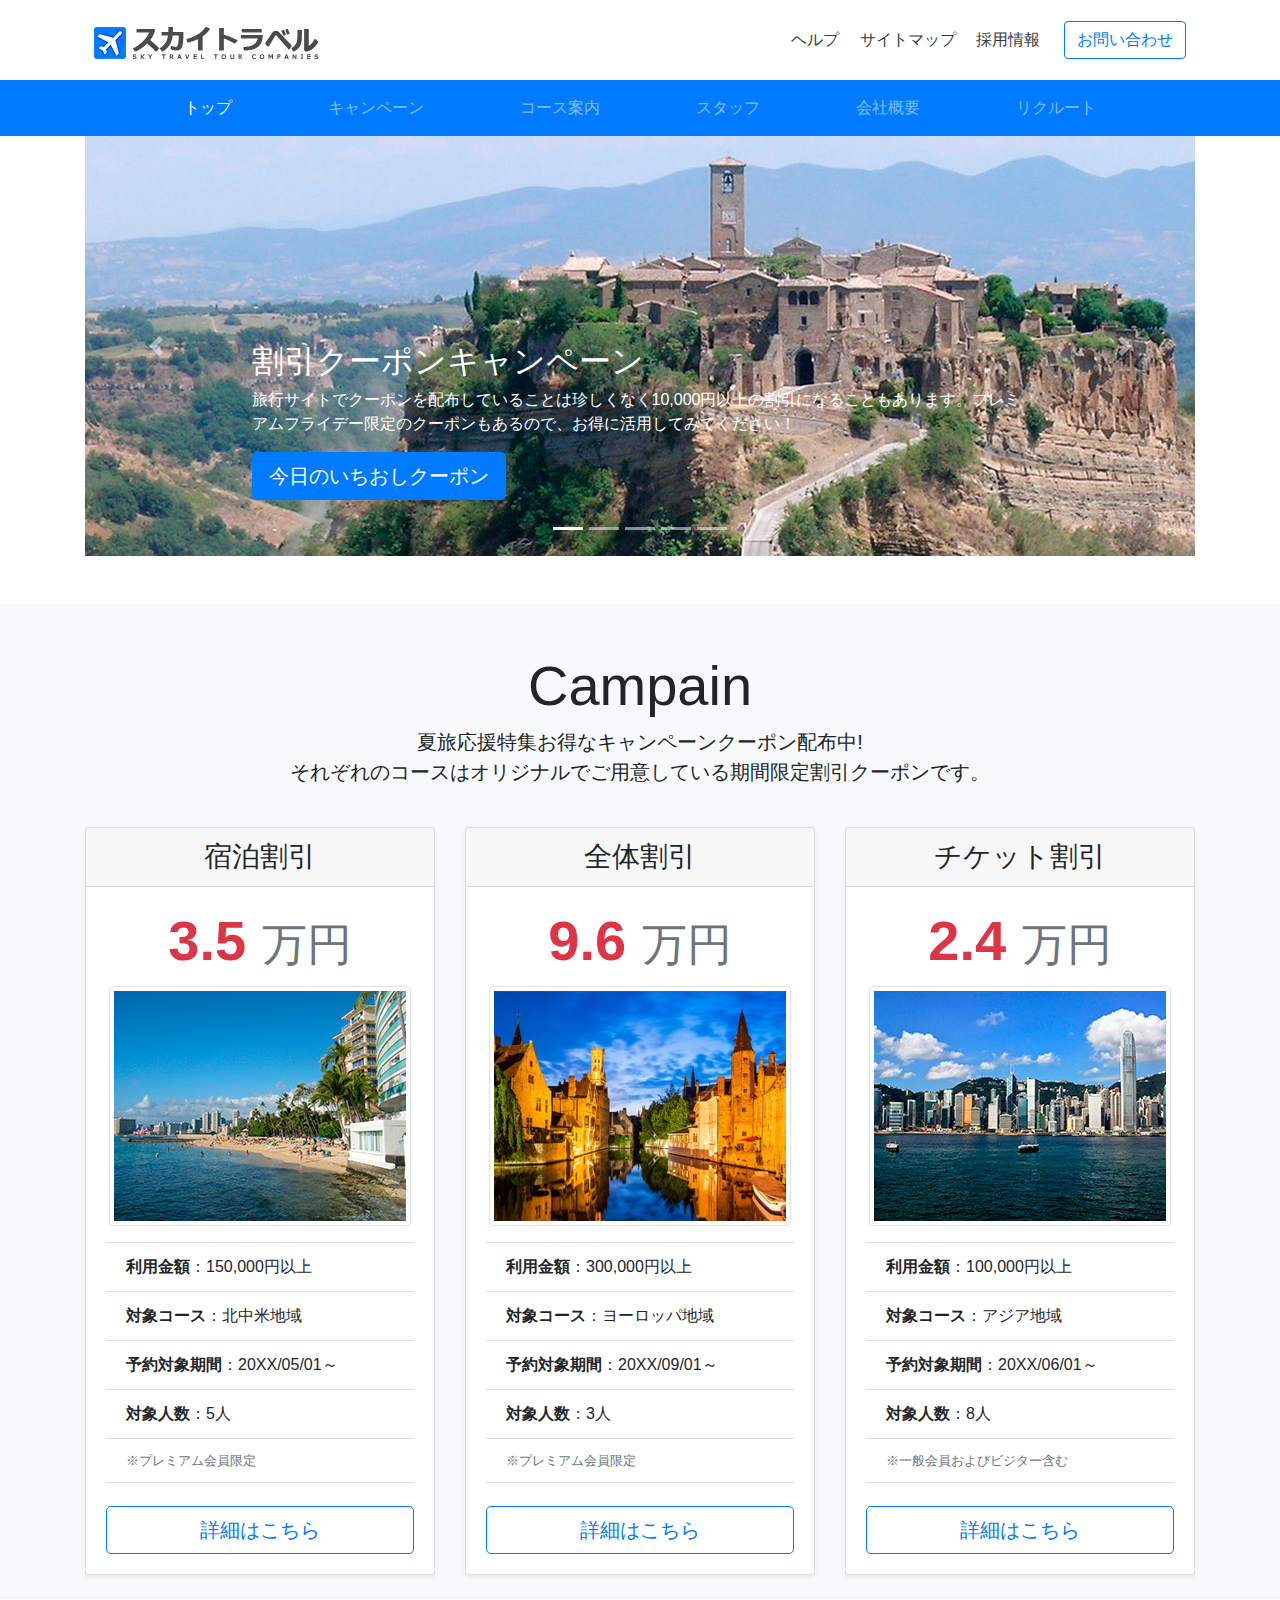
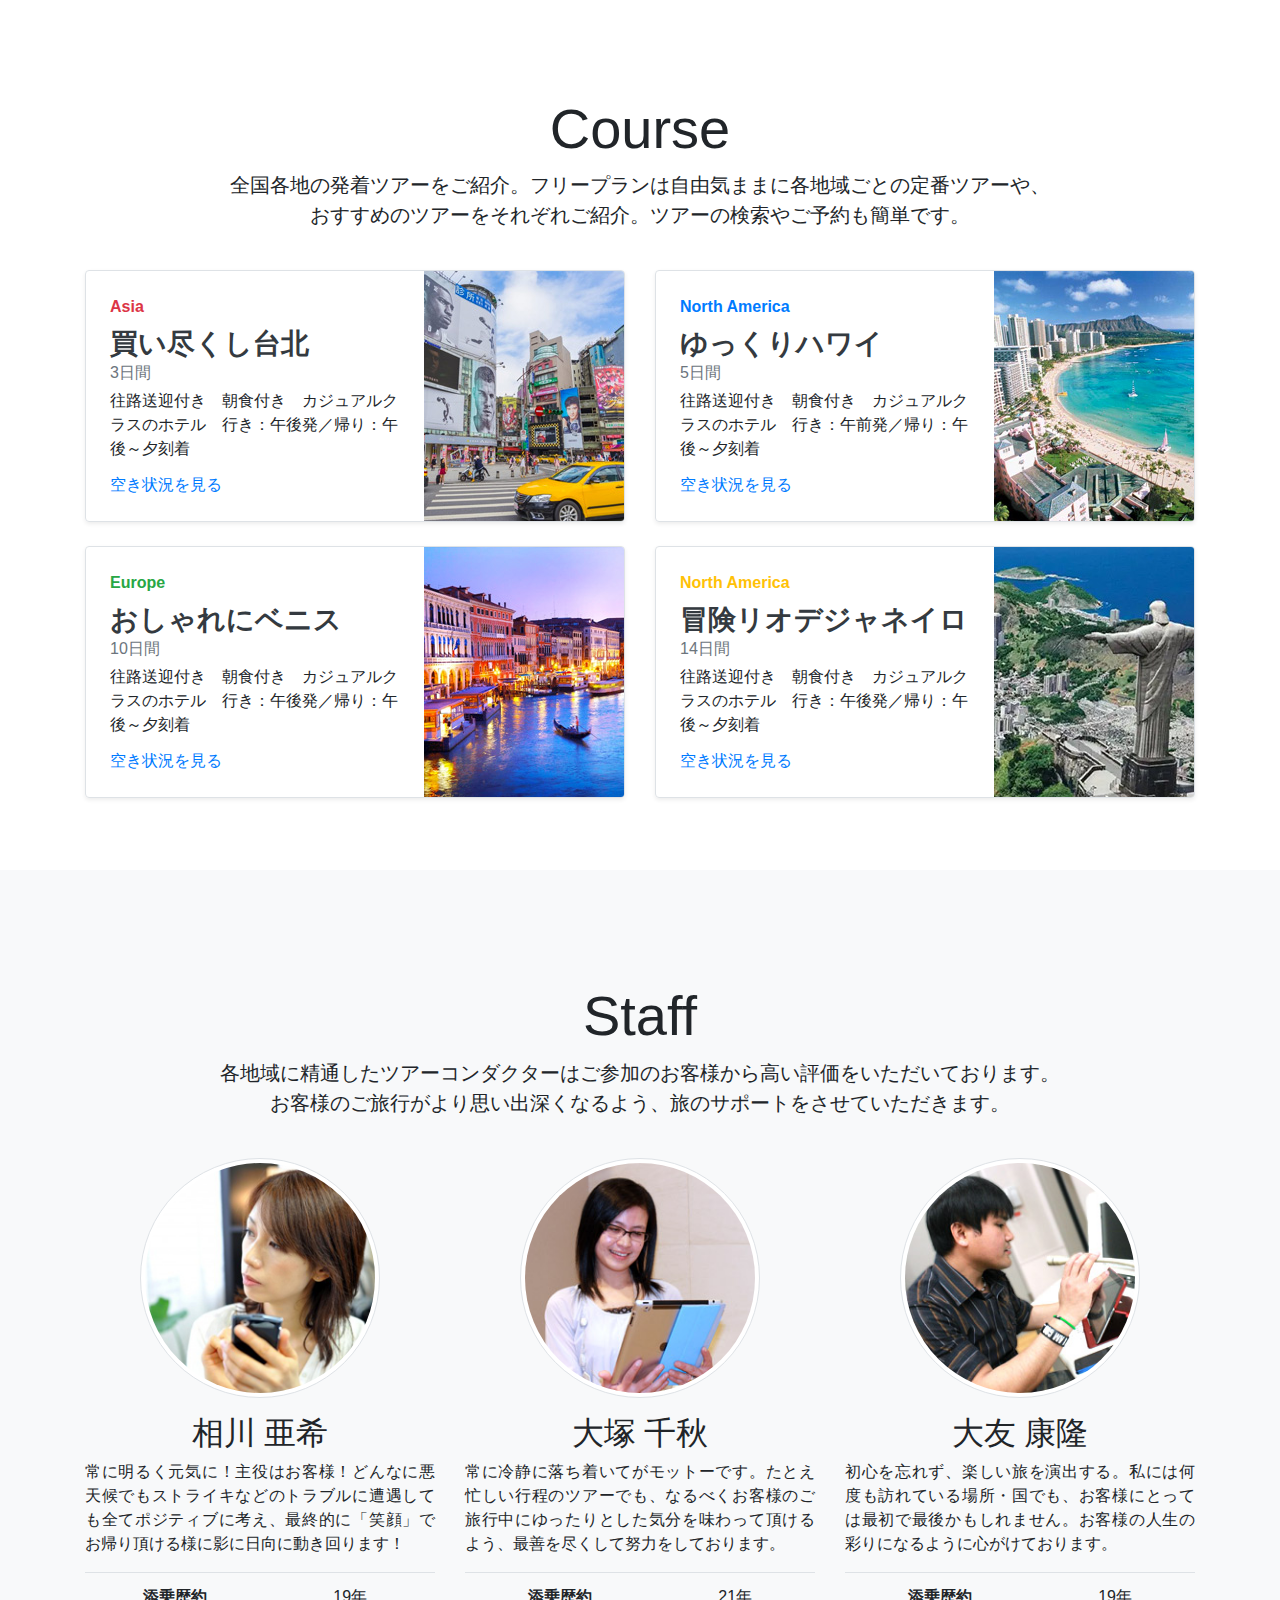
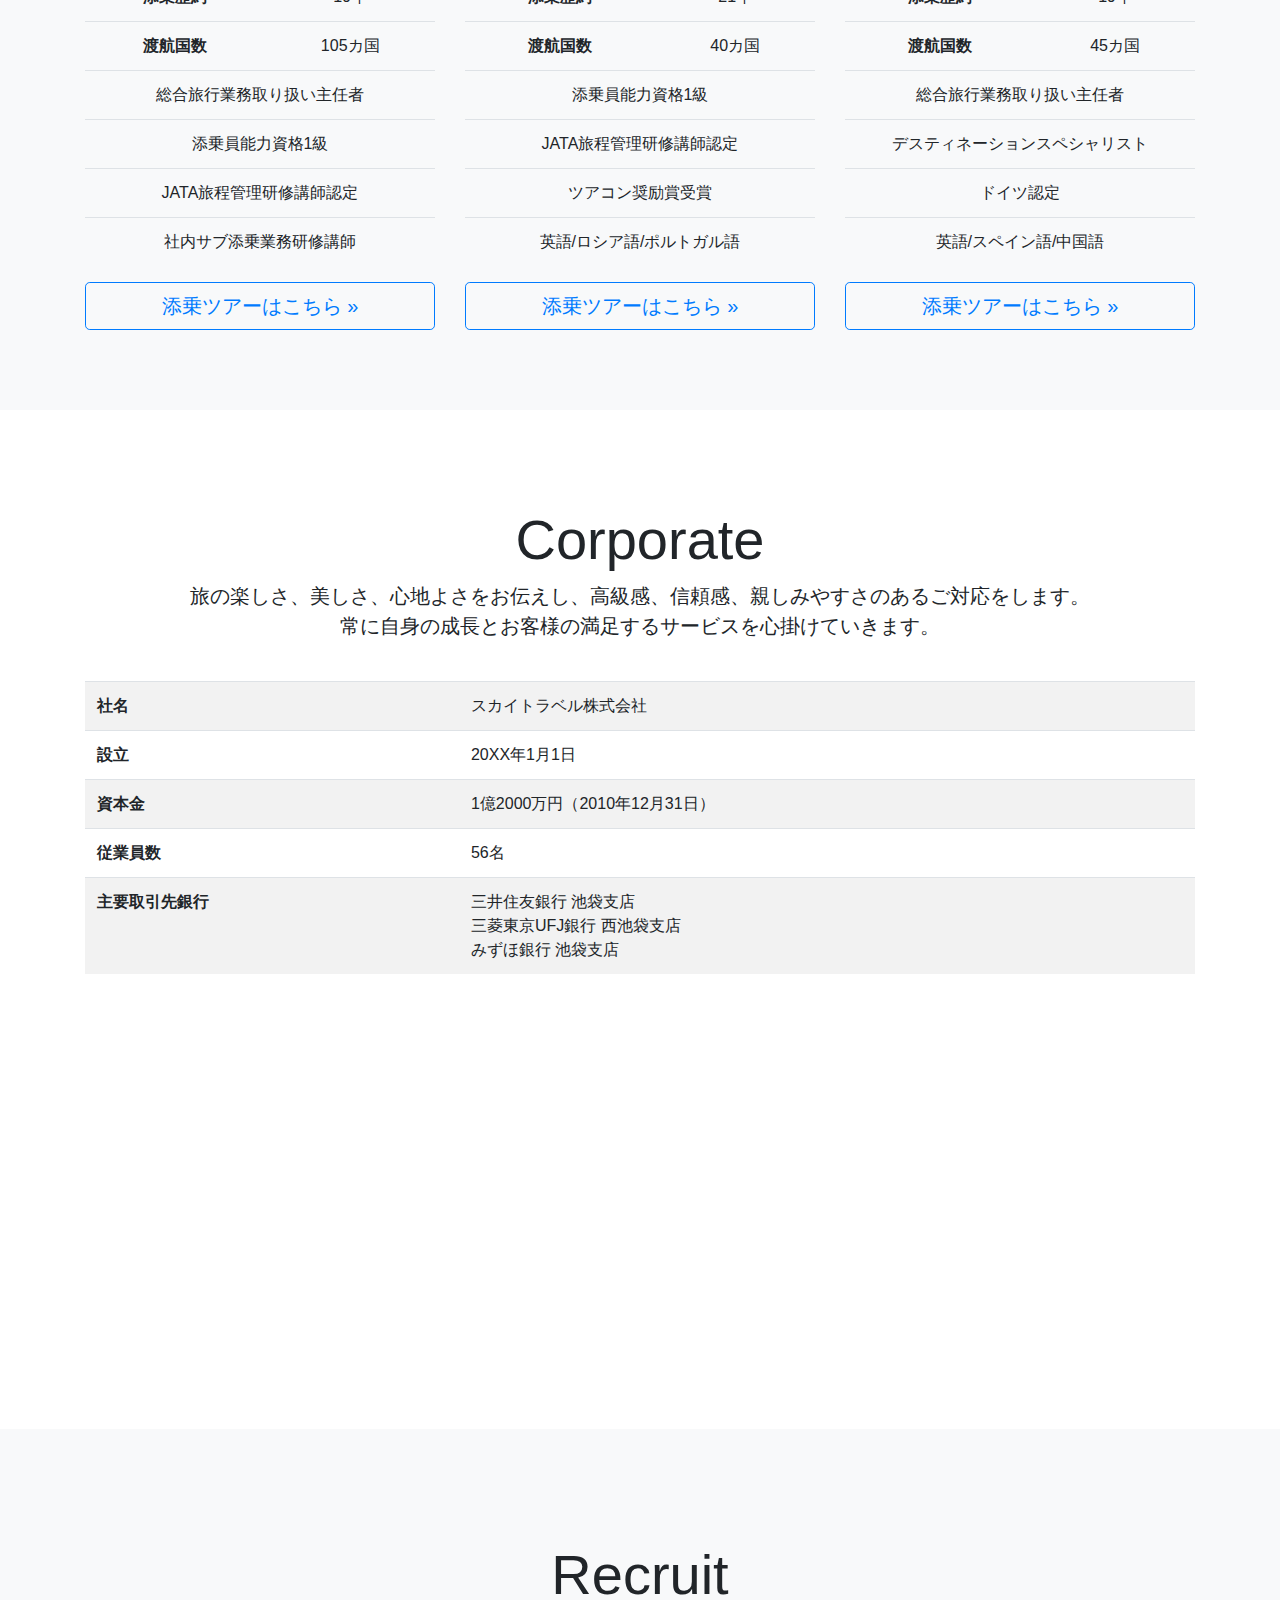
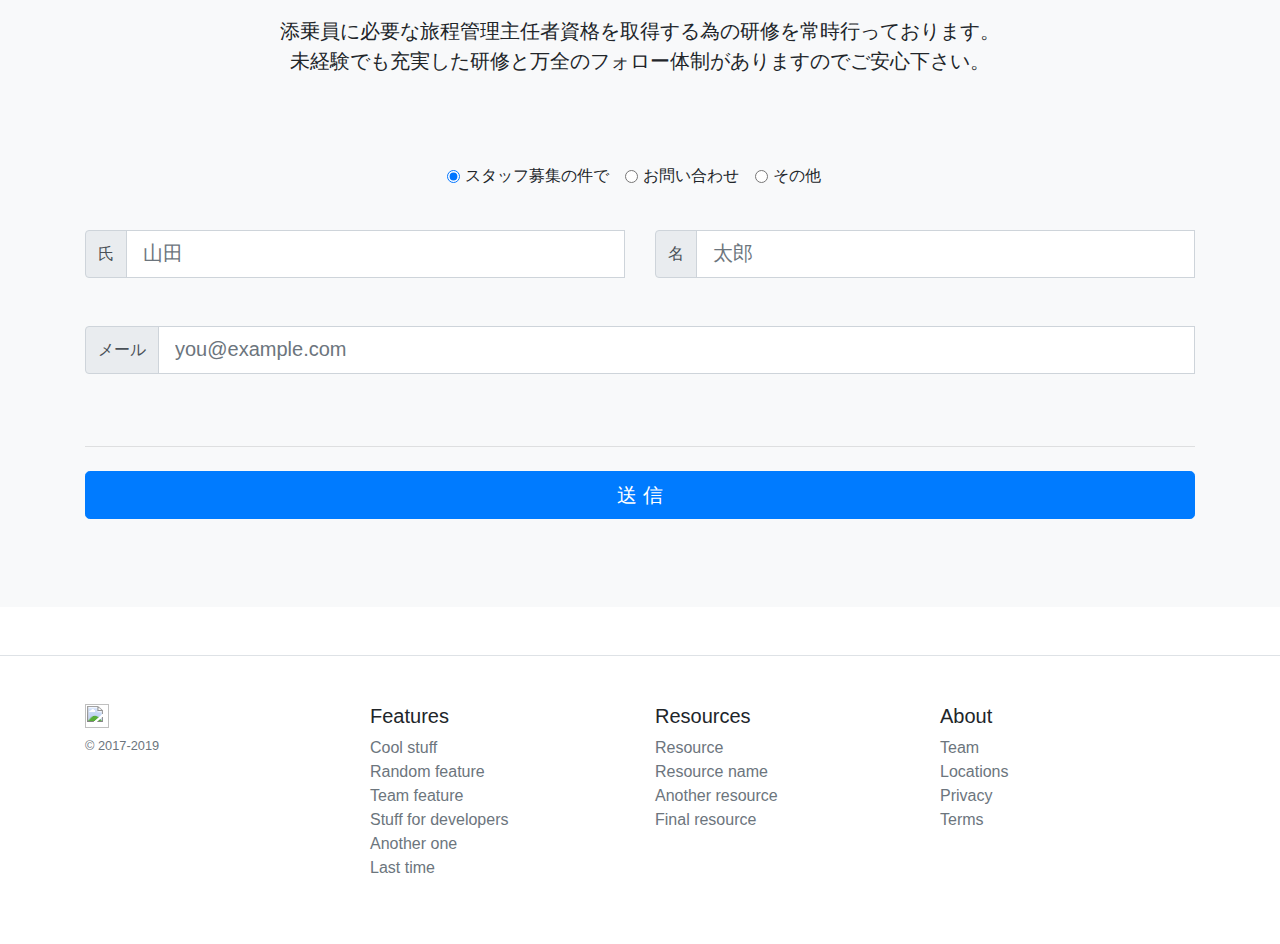
==== commit 05c54b20: "add recruit" ====
--- a/html/index.html
+++ b/html/index.html
@@ -367,6 +367,62 @@
             </table>
         </section>
         <iframe src="https://www.google.com/maps/embed?pb=!1m18!1m12!1m3!1d3239.971319642137!2d139.6978965152594!3d35.702323380189355!2m3!1f0!2f0!3f0!3m2!1i1024!2i768!4f5!3m3!1m2!1s0x60188d2f6cba44df%3A0x18b3bc4c95b9f078!2z44CSMTY5LTAwNzMg5p2x5Lqs6YO95paw5a6_5Yy655m-5Lq655S677yS5LiB55uu77yU4oiS77yY!5e0!3m2!1sja!2sjp!4v1562049405918!5m2!1sja!2sjp" width="100%" height="400" frameborder="0" style="border:0" allowfullscreen></iframe>
+        <div class="bg-light py-3">
+            <section id="#recruit" class="container my-5">
+                <div class="pricing-header px-3 py-3 pt-md-5 pb-md-4 mx-auto text-center">
+                    <h2 class="display-4">Recruit</h2>
+                    <p class="lead">添乗員に必要な旅程管理主任者資格を取得する為の研修を常時行っております。<br>未経験でも充実した研修と万全のフォロー体制がありますのでご安心下さい。</p>
+                </div>
+                <form action="" method="post" class="needs-validation my-5" novalidate>
+                    <div class="row">
+                        <div class="col-md-12 mb-3 text-center">
+                            <div class="form-check form-check-inline">
+                                <input id="recruit_stuff" name="recruit" type="radio" class="form-check-input" checked required>
+                                <label class="form-check-label" for="recruit_stuff">スタッフ募集の件で</label>
+                            </div>
+                            <div class="form-check form-check-inline">
+                                <input id="recruit_part" name="recruit" type="radio" class="form-check-input" required>
+                                <label class="form-check-label" for="recruit_part">お問い合わせ</label>
+                            </div>
+                            <div class="form-check form-check-inline">
+                                <input id="recruit_other" name="recruit" type="radio" class="form-check-input" required>
+                                <label class="form-check-label" for="recruit_other">その他</label>
+                            </div>
+                        </div>
+                        <div class="col-md-6 my-4">
+                            <div class="input-group">
+                                <div class="input-group-prepend">
+                                    <span class="input-group-text">氏</span>
+                                </div>
+                                <input type="text" class="form-control form-control-lg" placeholder="山田" required>
+                                <div class="invalid-feedback">氏名は必須です。入力をお願いいたします。</div>
+                            </div>
+                        </div>
+                        <div class="col-md-6 my-4">
+                            <div class="input-group">
+                                <div class="input-group-prepend">
+                                    <span class="input-group-text">名</span>
+                                </div>
+                                <input type="text" class="form-control form-control-lg" placeholder="太郎" required>
+                                <div class="invalid-feedback">姓名は必須です。入力をお願いいたします。</div>
+                            </div>
+                        </div>
+                        <div class="col-md-12 my-4">
+                            <div class="input-group">
+                                <div class="input-group-prepend">
+                                    <span class="input-group-text">メール</span>
+                                </div>
+                                <input type="email" class="form-control form-control-lg" placeholder="you@example.com" required>
+                                <div class="invalid-feedback">メールアドレスは必須です。入力をお願いいたします。</div>
+                            </div>
+                        </div>
+                        <div class="col-md-12 my-4">
+                            <hr class="my-4">
+                            <button class="btn btn-primary btn-lg btn-block" type="submit">送 信</button>
+                        </div>
+                </form>
+            </section>
+        </div>
     </main>
     <footer class="pt-4 my-md-5 pt-md-5 border-top">
         <div class="container">
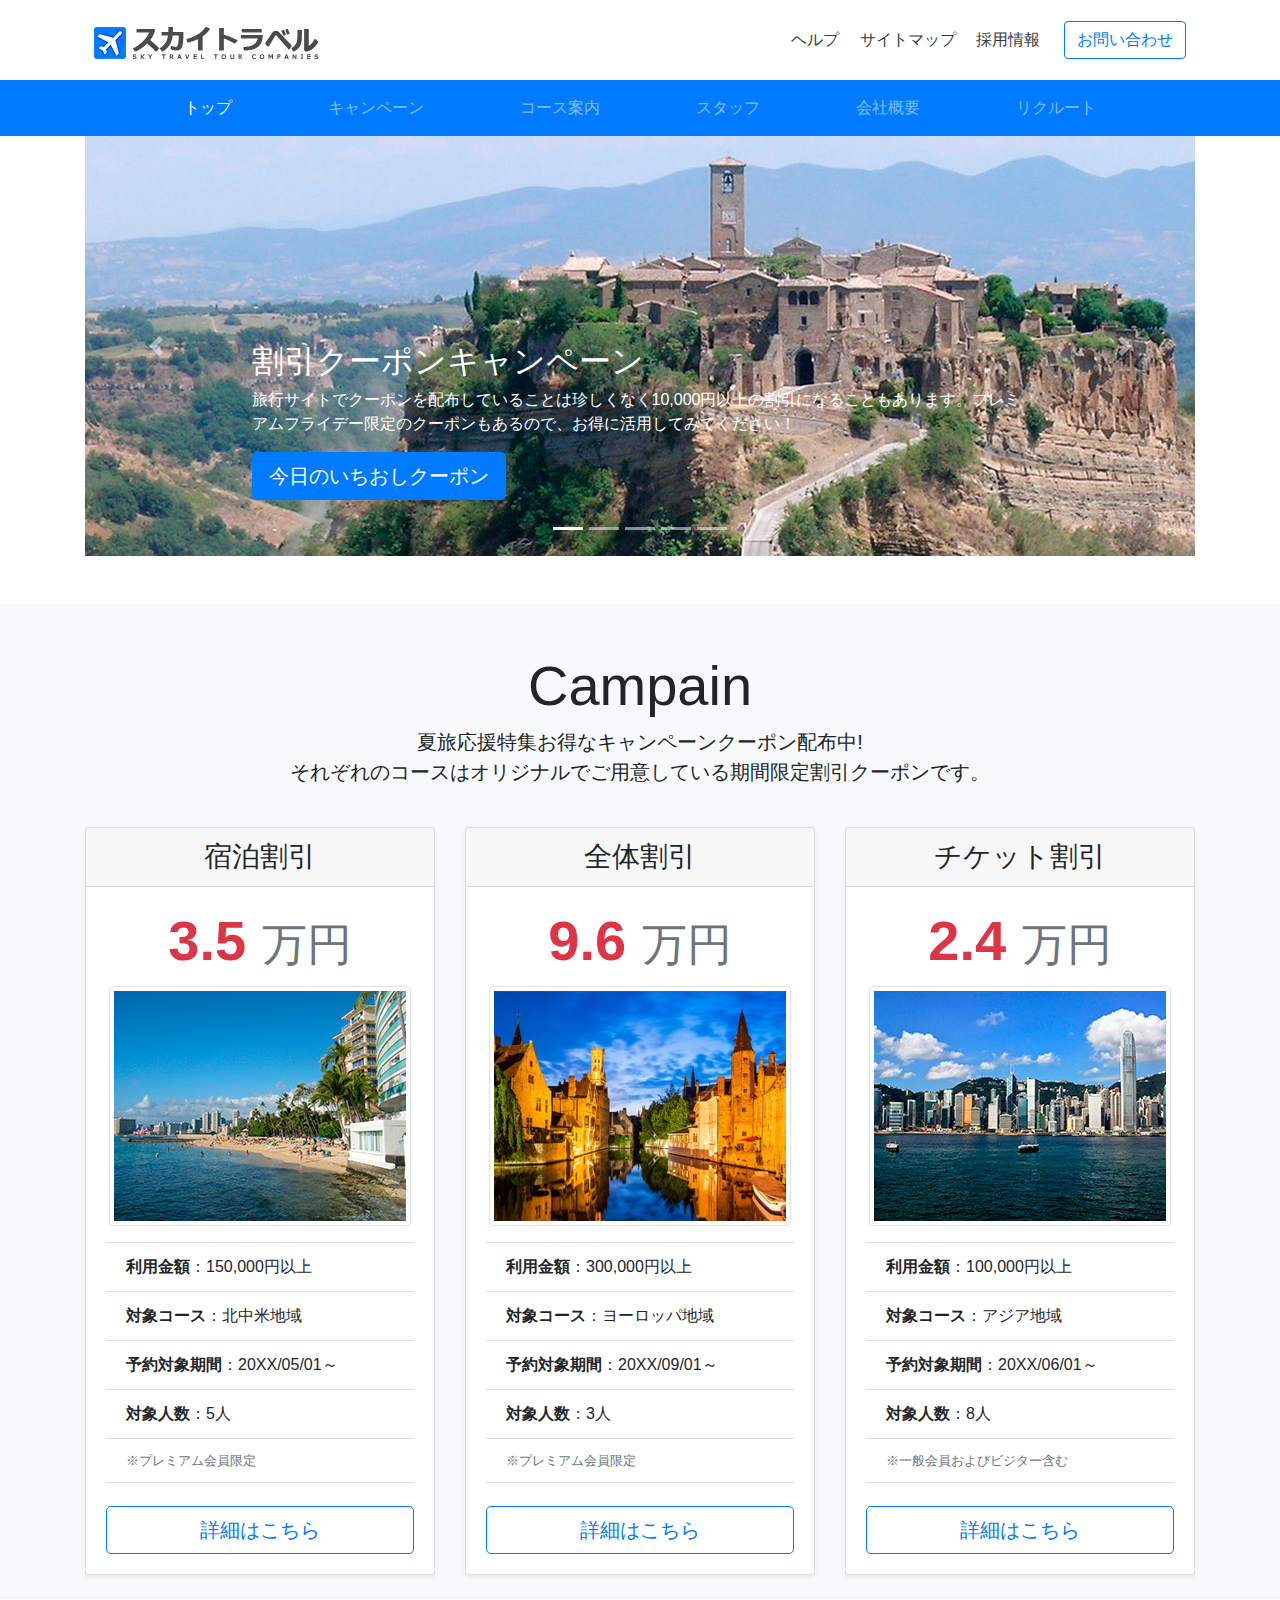
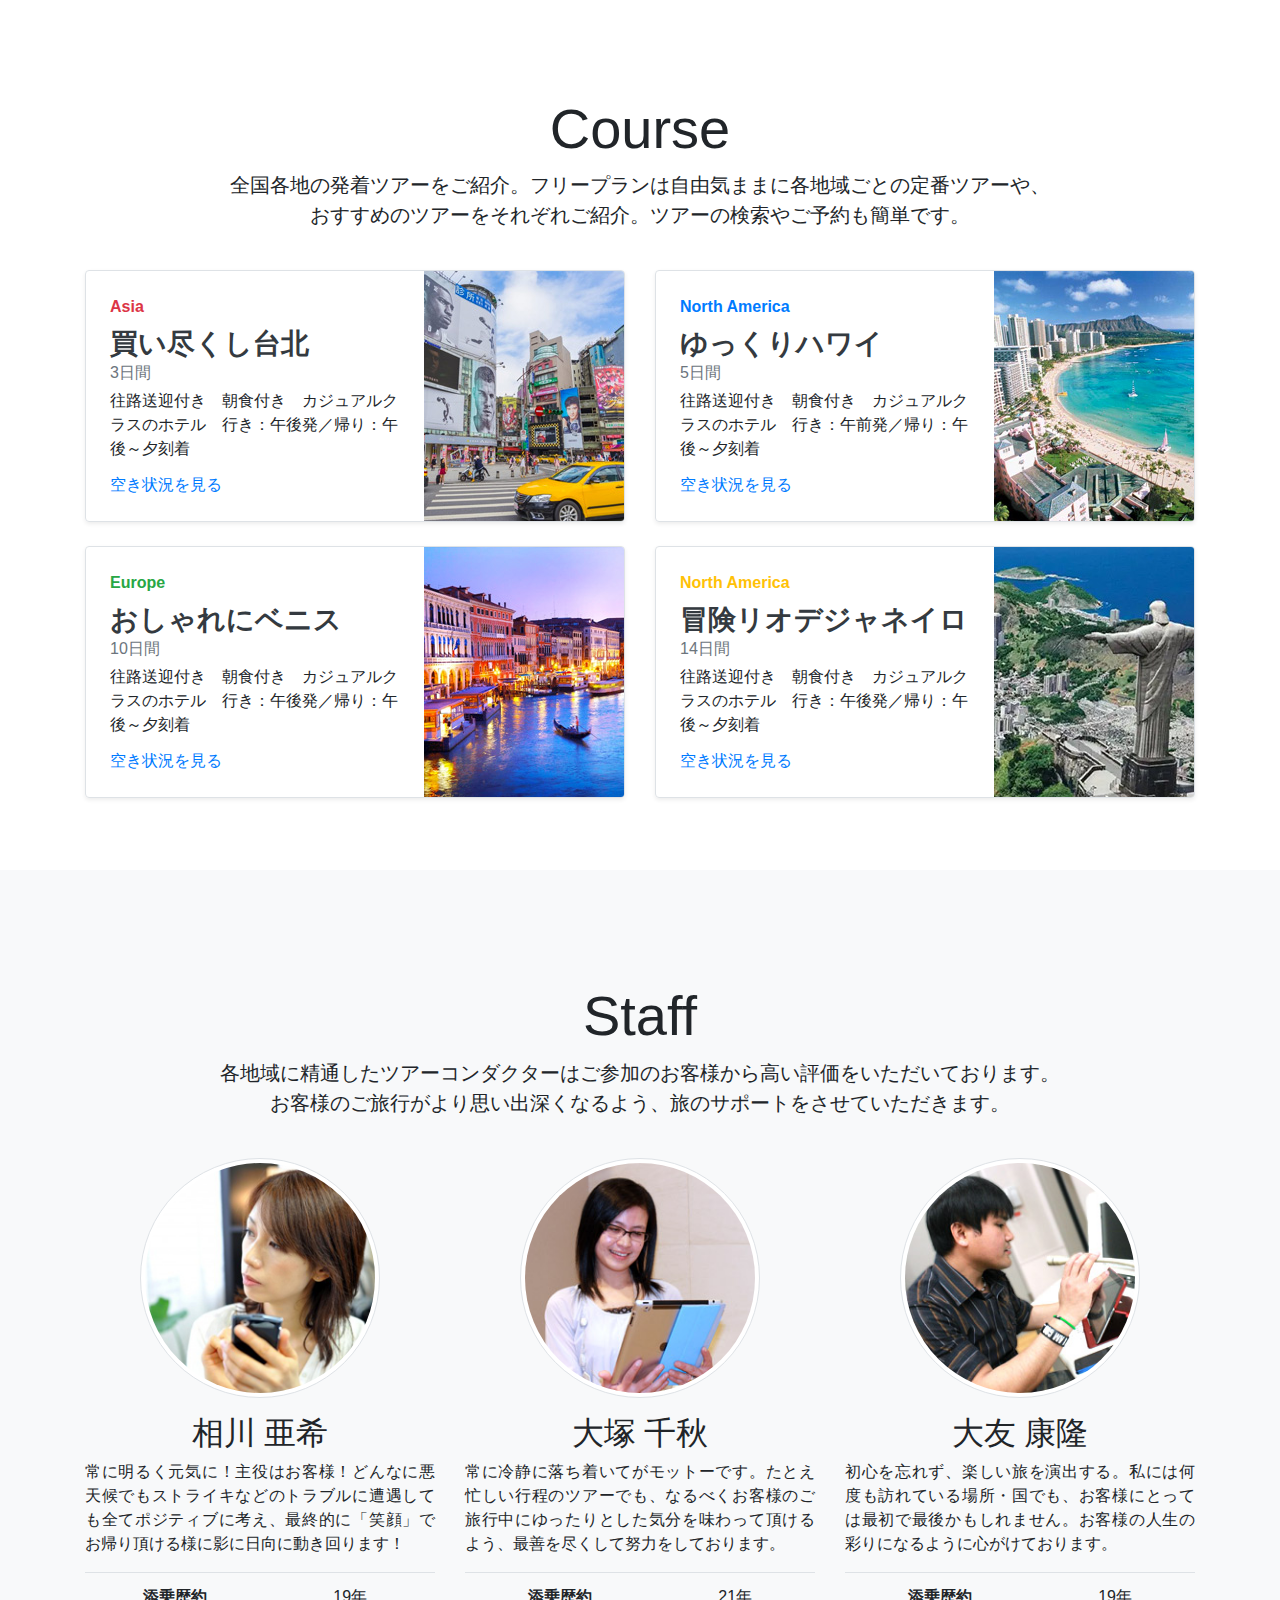
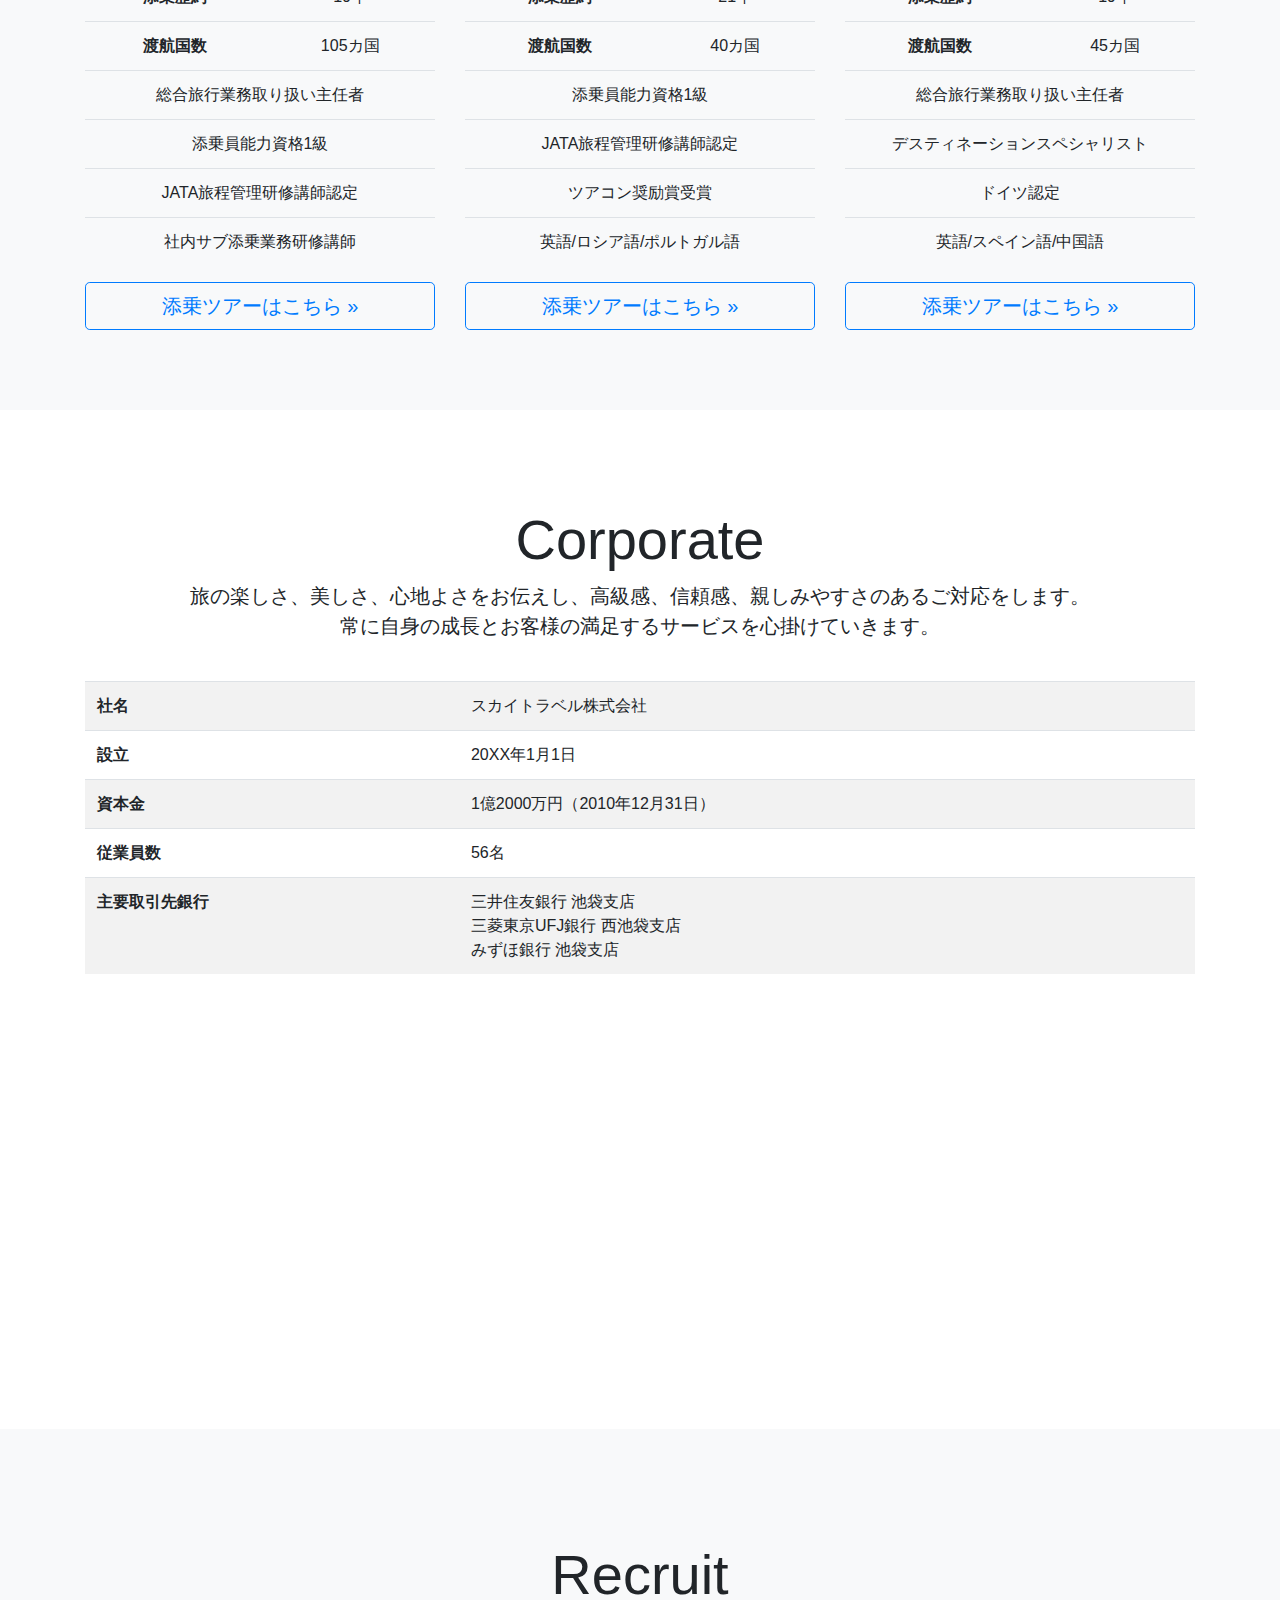
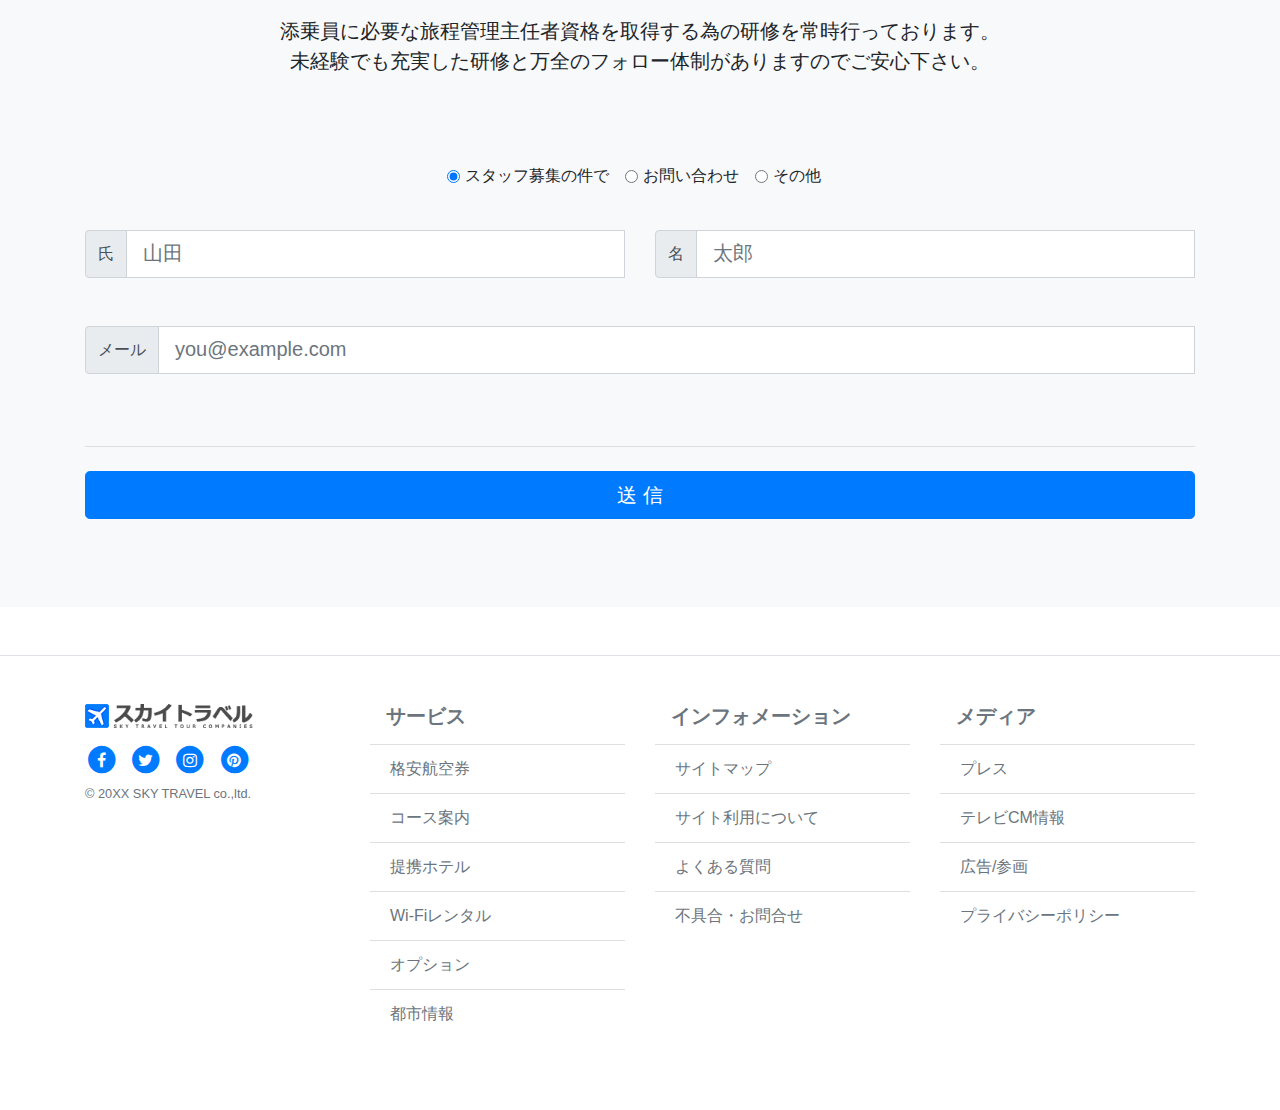
==== commit b514226b: "add footer" ====
--- a/html/index.html
+++ b/html/index.html
@@ -428,38 +428,44 @@
         <div class="container">
             <div class="row">
                 <div class="col-12 col-md">
-                    <img class="mb-2" src="/docs/4.3/assets/brand/bootstrap-solid.svg" alt="" width="24" height="24">
-                    <small class="d-block mb-3 text-muted">&copy; 2017-2019</small>
-                </div>
-                <div class="col-6 col-md">
-                    <h5>Features</h5>
-                    <ul class="list-unstyled text-small">
-                        <li><a class="text-muted" href="#">Cool stuff</a></li>
-                        <li><a class="text-muted" href="#">Random feature</a></li>
-                        <li><a class="text-muted" href="#">Team feature</a></li>
-                        <li><a class="text-muted" href="#">Stuff for developers</a></li>
-                        <li><a class="text-muted" href="#">Another one</a></li>
-                        <li><a class="text-muted" href="#">Last time</a></li>
-                    </ul>
-                </div>
-                <div class="col-6 col-md">
-                    <h5>Resources</h5>
-                    <ul class="list-unstyled text-small">
-                        <li><a class="text-muted" href="#">Resource</a></li>
-                        <li><a class="text-muted" href="#">Resource name</a></li>
-                        <li><a class="text-muted" href="#">Another resource</a></li>
-                        <li><a class="text-muted" href="#">Final resource</a></li>
-                    </ul>
-                </div>
-                <div class="col-6 col-md">
-                    <h5>About</h5>
-                    <ul class="list-unstyled text-small">
-                        <li><a class="text-muted" href="#">Team</a></li>
-                        <li><a class="text-muted" href="#">Locations</a></li>
-                        <li><a class="text-muted" href="#">Privacy</a></li>
-                        <li><a class="text-muted" href="#">Terms</a></li>
-                    </ul>
-                </div>
+                    <img class="mb-2" src="images/logo.png" alt="" width="168" height="24">
+<ul class="list-unstyled list-inline my-2">
+    <li class="list-inline-item"><a href=""><span class="fa-stack"><i class="fa fa-circle fa-stack-2x"></i><i class="fa fa-facebook fa-stack-1x fa-inverse"></i></span></a></li>
+    <li class="list-inline-item"><a href=""><span class="fa-stack"><i class="fa fa-circle fa-stack-2x"></i><i class="fa fa-twitter fa-stack-1x fa-inverse"></i></span></a></li>
+    <li class="list-inline-item"><a href=""><span class="fa-stack"><i class="fa fa-circle fa-stack-2x"></i><i class="fa fa-instagram fa-stack-1x fa-inverse"></i></span></a></li>
+    <li class="list-inline-item"><a href=""><span class="fa-stack"><i class="fa fa-circle fa-stack-2x"></i><i class="fa fa-pinterest fa-stack-1x fa-inverse"></i></span></a></li>
+</ul>
+<small class="d-block mb-3 text-muted">&copy; 20XX SKY TRAVEL co.,ltd.</small>
+</div>
+<div class="col-6 col-md">
+    <h5 class="font-weight-bold text-muted pl-3">サービス</h5>
+    <ul class="list-group list-group-flush list-unstyled text-left mt-3 mb-4">
+        <li><a class="text-muted list-group-item" href="#">格安航空券</a></li>
+        <li><a class="text-muted list-group-item" href="#">コース案内</a></li>
+        <li><a class="text-muted list-group-item" href="#">提携ホテル</a></li>
+        <li><a class="text-muted list-group-item" href="#">Wi-Fiレンタル</a></li>
+        <li><a class="text-muted list-group-item" href="#">オプション</a></li>
+        <li><a class="text-muted list-group-item" href="#">都市情報</a></li>
+    </ul>
+</div>
+<div class="col-6 col-md">
+    <h5 class="font-weight-bold text-muted pl-3">インフォメーション</h5>
+    <ul class="list-group list-group-flush list-unstyled text-left mt-3 mb-4">
+        <li><a class="text-muted list-group-item" href="#">サイトマップ</a></li>
+        <li><a class="text-muted list-group-item" href="#">サイト利用について</a></li>
+        <li><a class="text-muted list-group-item" href="#">よくある質問</a></li>
+        <li><a class="text-muted list-group-item" href="#">不具合・お問合せ</a></li>
+    </ul>
+</div>
+<div class="col-6 col-md">
+    <h5 class="font-weight-bold text-muted pl-3">メディア</h5>
+    <ul class="list-group list-group-flush list-unstyled text-left mt-3 mb-4">
+        <li><a class="text-muted list-group-item" href="#">プレス</a></li>
+        <li><a class="text-muted list-group-item" href="#">テレビCM情報</a></li>
+        <li><a class="text-muted list-group-item" href="#">広告/参画</a></li>
+        <li><a class="text-muted list-group-item" href="#">プライバシーポリシー</a></li>
+    </ul>
+</div>
             </div>
         </div>
     </footer>
